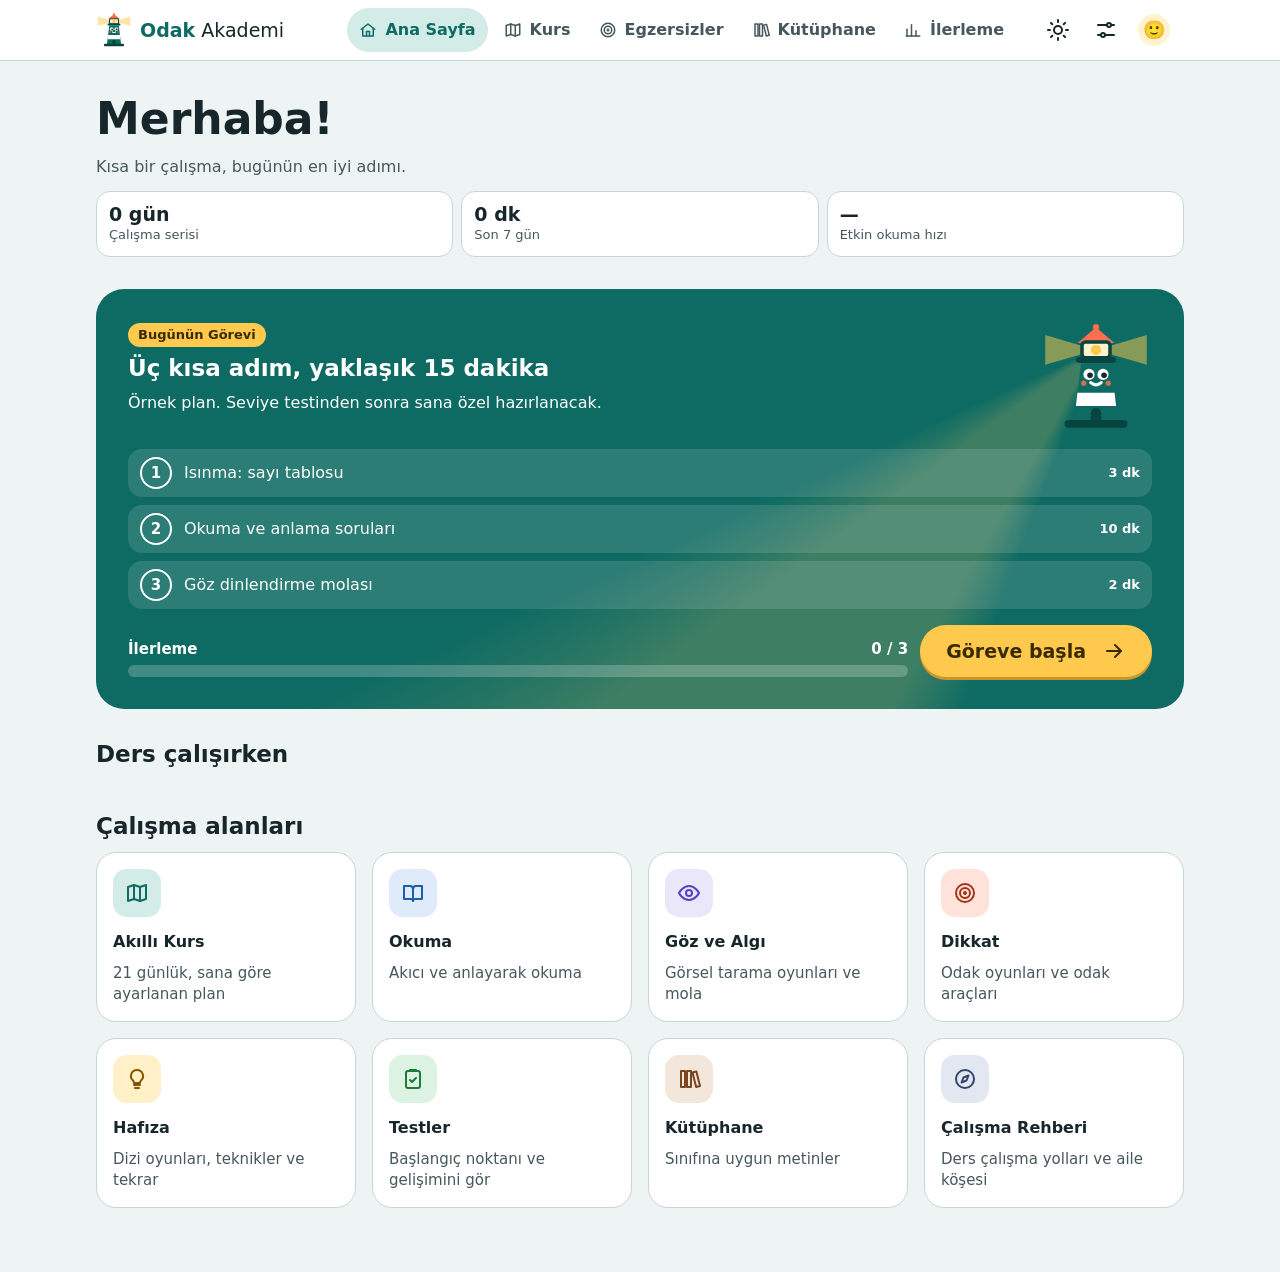
==== index.html @ 1a9b468b "Add files via upload" ====
<!-- Odak Akademi tek sayfa: üst çubuk, ana ekran, alan ve egzersiz listeleri, kütüphane, odak araçları (S12), hafıza teknikleri (S15), tekrar kartları (S16), seviye testi (S17), Akıllı Kurs ve rapor (S19), İlerleme ve veli raporu (S20), ayarlar görünümü, alt gezinme, profiller, yedek, PWA bağlantıları -->
<!doctype html>
<html lang="tr">
<head>
  <meta charset="utf-8">
  <meta name="viewport" content="width=device-width, initial-scale=1, viewport-fit=cover">
  <title>Odak Akademi</title>
  <meta name="description" content="Ortaokul öğrencileri için okuma, anlama, dikkat ve hafıza çalışmaları.">
  <meta name="theme-color" content="#ffffff" media="(prefers-color-scheme: light)">
  <meta name="theme-color" content="#172529" media="(prefers-color-scheme: dark)">
  <link rel="icon" href="icons/fener.svg" type="image/svg+xml">
  <link rel="manifest" href="manifest.webmanifest">
  <link rel="apple-touch-icon" href="icons/ikon-180.png">
  <meta name="apple-mobile-web-app-title" content="Odak Akademi">
  <meta name="mobile-web-app-capable" content="yes">
  <link rel="stylesheet" href="css/tokens.css">
  <link rel="stylesheet" href="css/base.css">
  <link rel="stylesheet" href="css/components.css">
  <link rel="stylesheet" href="css/library.css">
  <link rel="stylesheet" href="css/odak.css">
  <link rel="stylesheet" href="css/lessons.css">
  <link rel="stylesheet" href="css/srs.css">
  <link rel="stylesheet" href="css/testler.css">
  <link rel="stylesheet" href="css/kurs.css">
  <link rel="stylesheet" href="css/ilerleme.css">
  <script type="module" src="js/app.js"></script>
</head>
<body>
  <!-- İkon seti sayfanın içinde: sunucu ayarından ve dosya türünden bağımsız çalışır -->
  <svg xmlns="http://www.w3.org/2000/svg" aria-hidden="true" focusable="false" style="position:absolute;width:0;height:0;overflow:hidden">
  <symbol id="ev" viewBox="0 0 24 24"><path d="M3 11 12 4l9 7"/><path d="M5 10v10h14V10"/><path d="M10 20v-6h4v6"/></symbol>
  <symbol id="harita" viewBox="0 0 24 24"><path d="M9 4 3 6v14l6-2 6 2 6-2V4l-6 2-6-2z"/><path d="M9 4v14"/><path d="M15 6v14"/></symbol>
  <symbol id="kitap" viewBox="0 0 24 24"><path d="M3 5h6a3 3 0 0 1 3 3v12a2 2 0 0 0-2-2H3z"/><path d="M21 5h-6a3 3 0 0 0-3 3v12a2 2 0 0 1 2-2h7z"/></symbol>
  <symbol id="goz" viewBox="0 0 24 24"><path d="M2 12s3.6-7 10-7 10 7 10 7-3.6 7-10 7S2 12 2 12z"/><circle cx="12" cy="12" r="3"/></symbol>
  <symbol id="hedef" viewBox="0 0 24 24"><circle cx="12" cy="12" r="9"/><circle cx="12" cy="12" r="5"/><circle cx="12" cy="12" r="1"/></symbol>
  <symbol id="ampul" viewBox="0 0 24 24"><path d="M9 18h6"/><path d="M10 21h4"/><path d="M12 3a6 6 0 0 0-4 10.5c.7.7 1 1.5 1 2.5h6c0-1 .3-1.8 1-2.5A6 6 0 0 0 12 3z"/></symbol>
  <symbol id="test" viewBox="0 0 24 24"><rect x="5" y="4" width="14" height="17" rx="2"/><path d="M9 4V3h6v1"/><path d="m9 13 2 2 4-4"/></symbol>
  <symbol id="kitaplar" viewBox="0 0 24 24"><path d="M4 4h4v16H4z"/><path d="M10 4h4v16h-4z"/><path d="m15.5 5.5 3.9-1 3.6 14.5-3.9 1z"/></symbol>
  <symbol id="pusula" viewBox="0 0 24 24"><circle cx="12" cy="12" r="9"/><path d="m15.5 8.5-2 5-5 2 2-5z"/></symbol>
  <symbol id="grafik" viewBox="0 0 24 24"><path d="M4 20V11"/><path d="M10 20V5"/><path d="M16 20v-7"/><path d="M3 20h18"/></symbol>
  <symbol id="ayar" viewBox="0 0 24 24"><path d="M4 7h9"/><path d="M17 7h3"/><circle cx="15" cy="7" r="2"/><path d="M4 17h3"/><path d="M11 17h9"/><circle cx="9" cy="17" r="2"/></symbol>
  <symbol id="gunes" viewBox="0 0 24 24"><circle cx="12" cy="12" r="4"/><path d="M12 2v2M12 20v2M4.9 4.9l1.4 1.4M17.7 17.7l1.4 1.4M2 12h2M20 12h2M4.9 19.1l1.4-1.4M17.7 6.3l1.4-1.4"/></symbol>
  <symbol id="ay" viewBox="0 0 24 24"><path d="M20 14.5A8 8 0 0 1 9.5 4a8 8 0 1 0 10.5 10.5z"/></symbol>
  <symbol id="kapat" viewBox="0 0 24 24"><path d="M6 6l12 12M18 6 6 18"/></symbol>
  <symbol id="onay" viewBox="0 0 24 24"><path d="m5 12 5 5 9-10"/></symbol>
  <symbol id="saat" viewBox="0 0 24 24"><circle cx="12" cy="12" r="9"/><path d="M12 7v5l3 2"/></symbol>
  <symbol id="alev" viewBox="0 0 24 24"><path d="M12 3c1 3.5 5 5.5 5 10a5 5 0 0 1-10 0c0-2.5 1.5-4 2.5-5 .3 1.8 1.2 2.8 2.5 3 0-3-1-5.5 0-8z"/></symbol>
  <symbol id="yildiz" viewBox="0 0 24 24"><path d="m12 3 2.7 5.6 6.1.9-4.4 4.3 1 6.1L12 17l-5.5 2.9 1-6.1-4.4-4.3 6.1-.9z"/></symbol>
  <symbol id="kilit" viewBox="0 0 24 24"><rect x="5" y="11" width="14" height="10" rx="2"/><path d="M8 11V8a4 4 0 0 1 8 0v3"/></symbol>
  <symbol id="ok-sag" viewBox="0 0 24 24"><path d="M5 12h14"/><path d="m13 6 6 6-6 6"/></symbol>
  <symbol id="kalem" viewBox="0 0 24 24"><path d="M4 20h4L19 9l-4-4L4 16z"/><path d="m14 6 4 4"/></symbol>
  <symbol id="cop" viewBox="0 0 24 24"><path d="M4 7h16"/><path d="M9 7V4h6v3"/><path d="m6 7 1 13h10l1-13"/><path d="M10 11v6M14 11v6"/></symbol>
  <symbol id="duraklat" viewBox="0 0 24 24"><path d="M9 5v14M15 5v14" fill="none" stroke="currentColor" stroke-width="2.5" stroke-linecap="round"/></symbol>
  <symbol id="devam" viewBox="0 0 24 24"><path d="M8 5.5v13l10.5-6.5z" fill="currentColor" stroke="currentColor" stroke-width="2.5" stroke-linejoin="round"/></symbol>
  <symbol id="tam-ekran" viewBox="0 0 24 24"><path d="M4 9V4h5M15 4h5v5M20 15v5h-5M9 20H4v-5" fill="none" stroke="currentColor" stroke-width="2.5" stroke-linecap="round" stroke-linejoin="round"/></symbol>
  <symbol id="indir" viewBox="0 0 24 24"><path d="M12 4v11"/><path d="m7 10 5 5 5-5"/><path d="M5 20h14"/></symbol>
  <symbol id="yenile" viewBox="0 0 24 24"><path d="M20 11a8 8 0 1 0-2.3 5.7"/><path d="M20 5v6h-6"/></symbol>
  <symbol id="ses" viewBox="0 0 24 24"><path d="M4 10v4h4l5 4V6l-5 4z"/><path d="M16 9a4 4 0 0 1 0 6"/><path d="M18.5 6.5a7.5 7.5 0 0 1 0 11"/></symbol>
  <symbol id="bilgi" viewBox="0 0 24 24"><circle cx="12" cy="12" r="9"/><path d="M12 11v5"/><path d="M12 8h.01"/></symbol>
  <symbol id="izgara" viewBox="0 0 24 24"><rect x="4" y="4" width="16" height="16" rx="2"/><path d="M9.3 4v16M14.7 4v16M4 9.3h16M4 14.7h16"/></symbol>
  <symbol id="yorunge" viewBox="0 0 24 24"><path d="M12 12c-2-2.5-3.5-4-5.5-4a4 4 0 0 0 0 8c2 0 3.5-1.5 5.5-4s3.5-4 5.5-4a4 4 0 0 1 0 8c-2 0-3.5-1.5-5.5-4z"/><circle cx="17.5" cy="8" r="1.6" fill="currentColor"/></symbol>
  <symbol id="satirlar" viewBox="0 0 24 24"><path d="M4 6h16M4 11h16M4 16h9"/><path d="m16 14 3 2.5-3 2.5"/></symbol>
  <symbol id="cevre" viewBox="0 0 24 24"><path d="M12 10v4M10 12h4"/><rect x="3" y="3" width="5" height="4" rx="1"/><rect x="16" y="3" width="5" height="4" rx="1"/><rect x="3" y="17" width="5" height="4" rx="1"/><rect x="16" y="17" width="5" height="4" rx="1"/></symbol>
  <symbol id="grup-flas" viewBox="0 0 24 24"><rect x="3" y="8" width="18" height="9" rx="2"/><path d="M6.5 12.5h4M13 12.5h4.5"/><path d="M12 2.5v3M5.5 4l1.5 2.2M18.5 4 17 6.2"/></symbol>
  <symbol id="piramit" viewBox="0 0 24 24"><path d="M10 5h4M7.5 10h9M5 15h14M3 20h18"/></symbol>
  <symbol id="sekil" viewBox="0 0 24 24"><path d="M12 3 20 12l-8 9-8-9z"/><path d="M9.5 10h5M8 13.5h8"/></symbol>
  <symbol id="fark" viewBox="0 0 24 24"><rect x="2.5" y="5" width="8.5" height="14" rx="1.5"/><rect x="13" y="5" width="8.5" height="14" rx="1.5"/><circle cx="6.75" cy="12" r="2"/><path d="m15.5 10 3.5 4M19 10l-3.5 4"/></symbol>
  <symbol id="arama" viewBox="0 0 24 24"><circle cx="10.5" cy="10.5" r="6.5"/><path d="m15.5 15.5 5 5"/><path d="m10.5 7.5 1 2 2 .3-1.5 1.4.4 2-1.9-1-1.9 1 .4-2-1.5-1.4 2-.3z"/></symbol>
  <symbol id="simge" viewBox="0 0 24 24"><rect x="3" y="4" width="18" height="16" rx="2"/><path d="M3 12h18M12 4v16"/><circle cx="7.5" cy="8" r="1.6"/><path d="m16.5 6.4 1.7 3h-3.4z"/><path d="M7.5 14.5v3M16.5 14.5v3"/></symbol>
  <symbol id="ayna" viewBox="0 0 24 24"><path d="M12 3v18" stroke-dasharray="2 2.5"/><path d="M9.5 7H4.5v10h3v-4h2z"/><path d="M14.5 7h5v10h-3v-4h-2z"/></symbol>
  <symbol id="uzak" viewBox="0 0 24 24"><path d="M2.5 19 8 11.5l4 5 3-3 6.5 5.5"/><circle cx="17" cy="6.5" r="2.2"/><path d="M2.5 21.5h19"/></symbol>
  <symbol id="isik" viewBox="0 0 24 24"><circle cx="12" cy="12" r="4" fill="currentColor"/><circle cx="12" cy="12" r="7.5"/><path d="M12 1.5v2M12 20.5v2M1.5 12h2M20.5 12h2"/></symbol>
  <symbol id="renk-kelime" viewBox="0 0 24 24"><path d="M3.5 18 8 6l4.5 12"/><path d="M5.2 13.5h5.6"/><circle cx="17.5" cy="8" r="2.8"/><path d="M15 14h5.5M15 18h5.5"/></symbol>
  <symbol id="nefes" viewBox="0 0 24 24"><rect x="4" y="4" width="16" height="16" rx="2.5"/><path d="M4 13V9" stroke-width="3.5"/><circle cx="4" cy="9" r="1.8" fill="currentColor"/></symbol>
  <symbol id="git-dur" viewBox="0 0 24 24"><rect x="7" y="2.5" width="10" height="19" rx="3"/><circle cx="12" cy="7.5" r="2"/><circle cx="12" cy="16.5" r="2" fill="currentColor"/></symbol>
  <symbol id="rakam-dizi" viewBox="0 0 24 24"><rect x="2.5" y="5.5" width="19" height="13" rx="2"/><path d="M5.5 10 7 9v6"/><path d="M10 10a1.5 1.5 0 0 1 3 .2c0 1.6-3 2.8-3 4.8h3"/><path d="M15.5 9h3l-1.6 2.2a1.7 1.7 0 1 1-1.6 2.9"/></symbol>
  <symbol id="bloklar" viewBox="0 0 24 24"><rect x="2.5" y="2.5" width="6" height="6" rx="1.2"/><rect x="15.5" y="4.5" width="6" height="6" rx="1.2"/><rect x="8.5" y="15.5" width="6" height="6" rx="1.2"/><path d="M8.5 5.5h7M17.5 10.5l-4.5 5" stroke-dasharray="1.6 2"/></symbol>
  <symbol id="n-geri" viewBox="0 0 24 24"><rect x="3" y="3" width="7" height="9" rx="1.5"/><rect x="14" y="3" width="7" height="9" rx="1.5"/><path d="M5.5 7.5h2M16 6.5h3M16 8.5h3"/><path d="M19 18H6"/><path d="m9 15-3 3 3 3"/></symbol>
  <symbol id="kelime-liste" viewBox="0 0 24 24"><path d="M9 6h11M9 12h11M9 18h7"/><path d="M4.5 6h.01M4.5 12h.01M4.5 18h.01" stroke-width="3.5"/></symbol>
  <symbol id="kartlar" viewBox="0 0 24 24"><rect x="2.5" y="5" width="8.5" height="13" rx="1.5"/><rect x="13" y="5" width="8.5" height="13" rx="1.5"/><path d="m6.75 9 2 2.5-2 2.5-2-2.5z"/><path d="m17.25 9 2 2.5-2 2.5-2-2.5z"/></symbol>
  <symbol id="tekrar-kart" viewBox="0 0 24 24"><rect x="3" y="8" width="13" height="13" rx="2"/><path d="M8 5V4.5A1.5 1.5 0 0 1 9.5 3H19a2 2 0 0 1 2 2v9.5a1.5 1.5 0 0 1-1.5 1.5H19"/><path d="M12.5 13.5a3 3 0 1 0-.9 2.2"/><path d="M12.8 11.2v2.3h-2.3"/></symbol>
  <symbol id="akademi" viewBox="0 0 24 24"><path d="M2 9.5 12 5l10 4.5L12 14z"/><path d="M6 11.5V16c0 1.4 2.7 3 6 3s6-1.6 6-3v-4.5"/><path d="M22 9.5V15"/></symbol>
  </svg>

  <a class="atla-baglanti" href="#ana-icerik">İçeriğe atla</a>

  <header class="ust-cubuk">
    <div class="ust-cubuk__ic kapsayici">
      <a class="logo" href="#/" aria-label="Odak Akademi, ana sayfa">
        <img src="icons/fener.svg" alt="" width="36" height="36">
        <span class="logo__yazi" aria-hidden="true"><b>Odak</b> Akademi</span>
      </a>

      <nav class="ust-gezinme" aria-label="Ana gezinme">
        <a href="#/" aria-current="page"><svg class="ikon ikon--kucuk" aria-hidden="true"><use href="#ev"/></svg>Ana Sayfa</a>
        <a href="#/kurs"><svg class="ikon ikon--kucuk" aria-hidden="true"><use href="#harita"/></svg>Kurs</a>
        <a href="#/egzersizler"><svg class="ikon ikon--kucuk" aria-hidden="true"><use href="#hedef"/></svg>Egzersizler</a>
        <a href="#/kutuphane"><svg class="ikon ikon--kucuk" aria-hidden="true"><use href="#kitaplar"/></svg>Kütüphane</a>
        <a href="#/ilerleme"><svg class="ikon ikon--kucuk" aria-hidden="true"><use href="#grafik"/></svg>İlerleme</a>
      </nav>

      <div class="ust-cubuk__eylemler">
        <button class="btn btn--hayalet btn--ikon" id="tema-dugmesi" type="button" aria-pressed="false" aria-label="Koyu tema" title="Koyu temayı aç / kapat">
          <svg class="ikon" aria-hidden="true"><use href="#gunes"/></svg>
        </button>
        <a class="btn btn--hayalet btn--ikon" id="ayar-dugmesi" href="#/ayarlar" aria-label="Ayarlar" title="Ayarlar">
          <svg class="ikon" aria-hidden="true"><use href="#ayar"/></svg>
        </a>
        <button class="btn btn--hayalet profil-dugmesi" id="profil-dugmesi" type="button" aria-haspopup="dialog" aria-label="Profiller" title="Profiller">
          <span class="avatar avatar--emoji avatar--kucuk" aria-hidden="true">🙂</span>
          <span class="profil-dugmesi__ad" aria-hidden="true"></span>
        </button>
      </div>
    </div>
  </header>

  <main id="ana-icerik" class="ana kapsayici" tabindex="-1">
    <div class="yigin" data-rota="/" style="--yigin-bosluk: var(--b-6)">

      <section aria-labelledby="karsilama-baslik" class="yigin" style="--yigin-bosluk: var(--b-3)">
        <div>
          <h1 id="karsilama-baslik">Merhaba!</h1>
          <p class="soluk">Kısa bir çalışma, bugünün en iyi adımı.</p>
        </div>
        <ul class="mini-istatistik" aria-label="Kısa özet">
          <li><strong id="ozet-seri">0 gün</strong><span>Çalışma serisi</span></li>
          <li><strong id="ozet-hafta">0 dk</strong><span>Son 7 gün</span></li>
          <li><strong id="ozet-eoh">—</strong><span>Etkin okuma hızı</span></li>
        </ul>
      </section>

      <!-- S20: günlük hedef, “bugünlük yeter” ve seviye; app.js gunlukHedefiGuncelle() doldurur -->
      <section class="kart gunluk-hedef" id="gunluk-hedef" aria-labelledby="gunluk-hedef-baslik" hidden>
        <div class="gunluk-hedef__ust">
          <h2 id="gunluk-hedef-baslik">Bugün</h2>
          <a class="btn btn--hayalet btn--kucuk" href="#/ilerleme"><svg class="ikon ikon--kucuk" aria-hidden="true"><use href="#grafik"/></svg>İlerlemem</a>
        </div>
        <div>
          <div class="ilerleme-etiket"><span id="hedef-etiket">Günlük hedef</span><span id="hedef-metin">0 / 15 dk</span></div>
          <div class="ilerleme ilerleme--basari" id="hedef-cubugu" role="progressbar" aria-labelledby="hedef-etiket" aria-valuemin="0" aria-valuemax="100" aria-valuenow="0">
            <span class="ilerleme__dolgu" style="--deger: 0%"></span>
          </div>
        </div>
        <div id="hedef-not" class="soluk"></div>
        <p class="gunluk-hedef__seviye" id="seviye-ozet"></p>
      </section>

      <section class="gorev-karti" aria-labelledby="gorev-baslik">
        <div class="gorev-karti__ust">
          <div class="yigin" style="--yigin-bosluk: var(--b-2)">
            <span class="rozet rozet--gunes">Bugünün Görevi</span>
            <h2 id="gorev-baslik">Üç kısa adım, yaklaşık 15 dakika</h2>
            <p>Örnek plan. Seviye testinden sonra sana özel hazırlanacak.</p>
          </div>
          <img class="gorev-karti__maskot" src="icons/fener.svg" alt="" width="72" height="72">
        </div>

        <ol class="gorev-listesi" aria-label="Görev adımları">
          <li data-durum="sirada">
            <span class="gorev-listesi__durum" aria-hidden="true">1</span>
            <span class="gorev-listesi__metin">Isınma: sayı tablosu</span>
            <span class="gorev-listesi__sure">3 dk</span>
          </li>
          <li data-durum="sirada">
            <span class="gorev-listesi__durum" aria-hidden="true">2</span>
            <span class="gorev-listesi__metin">Okuma ve anlama soruları</span>
            <span class="gorev-listesi__sure">10 dk</span>
          </li>
          <li data-durum="sirada">
            <span class="gorev-listesi__durum" aria-hidden="true">3</span>
            <span class="gorev-listesi__metin">Göz dinlendirme molası</span>
            <span class="gorev-listesi__sure">2 dk</span>
          </li>
        </ol>

        <div class="gorev-karti__alt">
          <div>
            <div class="ilerleme-etiket"><span id="gorev-ilerleme-etiket">İlerleme</span><span>0 / 3</span></div>
            <div class="ilerleme ilerleme--gunes" role="progressbar" aria-labelledby="gorev-ilerleme-etiket" aria-valuemin="0" aria-valuemax="3" aria-valuenow="0" aria-valuetext="3 adımdan 0 tamamlandı">
              <span class="ilerleme__dolgu" style="--deger: 0%"></span>
            </div>
          </div>
          <button class="btn btn--gunes btn--buyuk" type="button" data-yakinda="Bugünün görevi">
            Göreve başla<span class="ekran-okuyucu"> (yakında)</span>
            <svg class="ikon" aria-hidden="true"><use href="#ok-sag"/></svg>
          </button>
        </div>
      </section>

      <!-- S12: ders çalışırken kısayolları (Odak Araçları + göz molası); kartlar app.js'te katalog.js'ten çizilir (K2) -->
      <section aria-labelledby="mola-kisayol-baslik">
        <div class="bolum-baslik">
          <h2 id="mola-kisayol-baslik">Ders çalışırken</h2>
        </div>
        <ul class="izgara modul-izgara" id="kisayol-kartlari" aria-labelledby="mola-kisayol-baslik"></ul>
      </section>

      <section aria-labelledby="moduller-baslik">
        <div class="bolum-baslik">
          <h2 id="moduller-baslik">Çalışma alanları</h2>
        </div>
        <ul class="izgara modul-izgara">
          <li>
            <a class="kart kart--modul" href="#/kurs" data-modul="kurs">
              <span class="kart__ikon" aria-hidden="true"><svg class="ikon"><use href="#harita"/></svg></span>
              <span class="kart__baslik">Akıllı Kurs</span>
              <span class="kart__aciklama">21 günlük, sana göre ayarlanan plan</span>
            </a>
          </li>
          <li>
            <a class="kart kart--modul" href="#/modul/oku" data-modul="oku">
              <span class="kart__ikon" aria-hidden="true"><svg class="ikon"><use href="#kitap"/></svg></span>
              <span class="kart__baslik">Okuma</span>
              <span class="kart__aciklama">Akıcı ve anlayarak okuma</span>
            </a>
          </li>
          <li>
            <a class="kart kart--modul" href="#/modul/goz" data-modul="goz">
              <span class="kart__ikon" aria-hidden="true"><svg class="ikon"><use href="#goz"/></svg></span>
              <span class="kart__baslik">Göz ve Algı</span>
              <span class="kart__aciklama">Görsel tarama oyunları ve mola</span>
            </a>
          </li>
          <li>
            <a class="kart kart--modul" href="#/modul/dikkat" data-modul="dikkat">
              <span class="kart__ikon" aria-hidden="true"><svg class="ikon"><use href="#hedef"/></svg></span>
              <span class="kart__baslik">Dikkat</span>
              <span class="kart__aciklama">Odak oyunları ve odak araçları</span>
            </a>
          </li>
          <li>
            <a class="kart kart--modul" href="#/modul/hafiza" data-modul="hafiza">
              <span class="kart__ikon" aria-hidden="true"><svg class="ikon"><use href="#ampul"/></svg></span>
              <span class="kart__baslik">Hafıza</span>
              <span class="kart__aciklama">Dizi oyunları, teknikler ve tekrar</span>
            </a>
          </li>
          <li>
            <a class="kart kart--modul" href="#/testler" data-modul="testler">
              <span class="kart__ikon" aria-hidden="true"><svg class="ikon"><use href="#test"/></svg></span>
              <span class="kart__baslik">Testler</span>
              <span class="kart__aciklama">Başlangıç noktanı ve gelişimini gör</span>
            </a>
          </li>
          <li>
            <a class="kart kart--modul" href="#/kutuphane" data-modul="kutuphane">
              <span class="kart__ikon" aria-hidden="true"><svg class="ikon"><use href="#kitaplar"/></svg></span>
              <span class="kart__baslik">Kütüphane</span>
              <span class="kart__aciklama">Sınıfına uygun metinler</span>
            </a>
          </li>
          <li>
            <a class="kart kart--modul" href="#/rehber" data-modul="rehber" data-yakinda="Çalışma Rehberi" aria-disabled="true">
              <span class="kart__ikon" aria-hidden="true"><svg class="ikon"><use href="#pusula"/></svg></span>
              <span class="kart__baslik">Çalışma Rehberi<span class="ekran-okuyucu"> (yakında)</span></span>
              <span class="kart__aciklama">Ders çalışma yolları ve aile köşesi</span>
            </a>
          </li>
        </ul>
      </section>

    </div>

    <!-- D03: Alan sayfası (#/modul/<ad>) ve tüm egzersizler (#/egzersizler); içerik egzersiz-listesi.js ile çizilir -->
    <div class="yigin" id="modul-sayfasi" data-rota="/modul/:ad" hidden style="--yigin-bosluk: var(--b-5)"></div>
    <div class="yigin" id="egzersizler-sayfasi" data-rota="/egzersizler" hidden style="--yigin-bosluk: var(--b-6)"></div>
    <!-- S07: Kütüphane (#/kutuphane); içerik js/modules/kutuphane/kutuphane.js ile çizilir -->
    <div class="yigin" id="kutuphane-sayfasi" data-rota="/kutuphane" hidden style="--yigin-bosluk: var(--b-5)"></div>
    <!-- S12: Odak Araçları (#/odak); içerik js/modules/odak/odak-araclari.js ile çizilir -->
    <div class="yigin odak-sayfa" id="odak-sayfasi" data-rota="/odak" hidden style="--yigin-bosluk: var(--b-5)"></div>
    <!-- S15: Hafıza Teknikleri (#/teknikler) ve ders sayfası (#/teknikler/<ad>); içerik js/modules/hafiza/teknikler.js ile çizilir -->
    <div class="yigin" id="teknikler-sayfasi" data-rota="/teknikler" hidden style="--yigin-bosluk: var(--b-5)"></div>
    <div class="yigin" id="ders-sayfasi" data-rota="/teknikler/:ad" hidden style="--yigin-bosluk: var(--b-4)"></div>
    <!-- S16: Tekrar Kartları (#/tekrar) ve deste sayfası (#/tekrar/<deste>); içerik js/modules/hafiza/tekrar.js ile çizilir -->
    <div class="yigin" id="tekrar-sayfasi" data-rota="/tekrar" hidden style="--yigin-bosluk: var(--b-6)"></div>
    <div class="yigin" id="deste-sayfasi" data-rota="/tekrar/:deste" hidden style="--yigin-bosluk: var(--b-5)"></div>
    <!-- S17: Seviye Belirleme Testi ve profil radarı (#/testler); içerik js/modules/testler/seviye-testi.js ile çizilir -->
    <div class="yigin" id="testler-sayfasi" data-rota="/testler" hidden style="--yigin-bosluk: var(--b-5)"></div>
    <!-- S19: Akıllı Kurs (#/kurs) ve kurs raporu (#/kurs/rapor); içerik js/modules/kurs/kurs-sayfasi.js ile çizilir -->
    <div class="yigin" id="kurs-sayfasi" data-rota="/kurs" hidden style="--yigin-bosluk: var(--b-5)"></div>
    <div class="yigin" id="kurs-rapor-sayfasi" data-rota="/kurs/rapor" hidden style="--yigin-bosluk: var(--b-5)"></div>
    <!-- S20: İlerleme paneli (#/ilerleme) ve veli raporu (#/ilerleme/rapor); içerik js/modules/ilerleme/ilerleme-sayfasi.js ile çizilir -->
    <div class="yigin" id="ilerleme-sayfasi" data-rota="/ilerleme" hidden style="--yigin-bosluk: var(--b-6)"></div>
    <div class="yigin veli-raporu" id="ilerleme-rapor-sayfasi" data-rota="/ilerleme/rapor" hidden style="--yigin-bosluk: var(--b-5)"></div>

    <!-- Ayarlar sayfası (#/ayarlar): seçimler etkin profile kaydedilir -->
    <div class="yigin ayarlar-sayfasi" data-rota="/ayarlar" hidden style="--yigin-bosluk: var(--b-5)">
      <div>
        <h1 id="ayarlar-baslik">Ayarlar</h1>
        <p class="soluk" id="ayarlar-aciklama">Seçimlerin bu profil için kaydedilir.</p>
      </div>

      <form class="yigin" id="ayar-formu" style="--yigin-bosluk: var(--b-5)">
        <section class="kart ayar-bolumu" aria-labelledby="gorunum-baslik">
          <h2 id="gorunum-baslik">Görünüm ve okuma</h2>

          <fieldset class="grup">
            <legend>Tema</legend>
            <div class="segment">
              <label><input type="radio" name="tema" value="sistem"><span>Cihaz</span></label>
              <label><input type="radio" name="tema" value="acik"><span>Açık</span></label>
              <label><input type="radio" name="tema" value="koyu"><span>Koyu</span></label>
            </div>
          </fieldset>

          <div class="alan">
            <label class="alan__etiket" for="ayar-yazi">Yazı boyutu</label>
            <select class="girdi" id="ayar-yazi" name="yaziBoyutu">
              <option value="kucuk">Küçük</option>
              <option value="normal">Normal</option>
              <option value="buyuk">Büyük</option>
              <option value="cok-buyuk">Çok büyük</option>
            </select>
          </div>

          <fieldset class="grup" aria-describedby="font-ipucu">
            <legend>Yazı tipi</legend>
            <label class="secim"><input type="radio" name="font" value="standart"> Standart</label>
            <label class="secim"><input type="radio" name="font" value="disleksi"> Okuma dostu (harfler daha ayırt edilir, aralıklar geniş)</label>
            <p class="alan__ipucu" id="font-ipucu">Okuma dostu yazı tipi uygulamayla birlikte gelir; internet olmadan da çalışır.</p>
          </fieldset>

          <div class="ayar-onizleme">
            <p class="ayar-onizleme__etiket">Önizleme</p>
            <p>Işık kulesinin penceresinden bakan Ilgın, sisin yavaş yavaş dağıldığını gördü. Çağrı’nın küçük teknesi kıyıya yaklaşıyordu.</p>
          </div>
        </section>

        <section class="kart ayar-bolumu" aria-labelledby="ses-hareket-baslik">
          <h2 id="ses-hareket-baslik">Ses ve hareket</h2>
          <label class="anahtar">
            <span>Ses efektleri <small class="soluk">(doğru, yanlış ve bitiş sesleri)</small></span>
            <input type="checkbox" role="switch" name="ses">
            <span class="anahtar__ray" aria-hidden="true"></span>
          </label>
          <div>
            <button class="btn btn--hayalet btn--kucuk" id="ses-dene" type="button">
              <svg class="ikon ikon--kucuk" aria-hidden="true"><use href="#ses"/></svg>Sesi dene
            </button>
          </div>
          <label class="anahtar">
            <span>Hareketi azalt <small class="soluk">(kayma ve geçiş efektleri kapanır)</small></span>
            <input type="checkbox" role="switch" name="hareketAzalt">
            <span class="anahtar__ray" aria-hidden="true"></span>
          </label>
          <div>
            <button class="btn btn--hayalet btn--kucuk" id="ayar-sifirla" type="button">Görünümü ilk hâline döndür</button>
          </div>
        </section>

        <!-- S10: mola hatırlatıcısı (çerçevede mola önerisi + okumada göz molası). Profil ayarı: molaRehberi -->
        <section class="kart ayar-bolumu" aria-labelledby="mola-ayar-baslik">
          <h2 id="mola-ayar-baslik">Mola</h2>
          <label class="anahtar">
            <span>Mola hatırlatıcısı <small class="soluk">(uzun çalışmada kısa mola ve uzağa bakma önerisi, 20-20-20)</small></span>
            <input type="checkbox" role="switch" name="molaRehberi" aria-describedby="mola-ipucu">
            <span class="anahtar__ray" aria-hidden="true"></span>
          </label>
          <p class="alan__ipucu" id="mola-ipucu">Kapalıyken egzersiz ve okuma sırasında mola önerisi çıkmaz. Göz molasını istediğin zaman aşağıdaki bağlantıdan ya da Göz ve Algı alanından açabilirsin.</p>
          <div>
            <a class="btn btn--hayalet btn--kucuk" href="#/egzersiz/goz-molasi">
              <svg class="ikon ikon--kucuk" aria-hidden="true"><use href="#uzak"/></svg>20-20-20 göz molasını aç
            </a>
          </div>
        </section>
      </form>

      <section class="kart ayar-bolumu" aria-labelledby="uygulama-baslik">
        <h2 id="uygulama-baslik">Uygulama</h2>
        <p class="ayar-durum" id="cevrimdisi-durum" data-durum="bekliyor">Çevrimdışı kullanım hazırlanıyor…</p>
        <div>
          <button class="btn btn--birincil" id="ana-ekrana-ekle" type="button" hidden>
            <svg class="ikon" aria-hidden="true"><use href="#indir"/></svg>Ana ekrana ekle
          </button>
        </div>
        <p class="alan__ipucu" id="ios-ipucu" hidden>iPhone veya iPad’de: Safari’de Paylaş düğmesine dokun, sonra “Ana Ekrana Ekle”yi seç.</p>
        <p class="alan__ipucu" id="yuklu-ipucu" hidden>Odak Akademi bu cihazda uygulama olarak açık.</p>
      </section>

      <section class="kart ayar-bolumu" aria-labelledby="veri-baslik">
        <h2 id="veri-baslik">Verilerim</h2>
        <p class="alan__ipucu">Tüm bilgiler yalnızca bu cihazda tutulur. <span id="depo-kullanim"></span></p>
        <div class="yedek-eylemler">
          <button class="btn btn--ikincil" id="ayar-yedek-indir" type="button">Yedeği indir</button>
          <button class="btn btn--hayalet" id="ayar-yedek-yukle" type="button">Yedeği yükle</button>
        </div>
        <div class="yedek-eylemler">
          <button class="btn btn--hayalet" id="sonuclari-sil" type="button">Bu profilin sonuçlarını sil</button>
          <button class="btn btn--hayalet tehlike-metin" id="tumunu-sil" type="button" aria-expanded="false" aria-controls="silme-onayi">Tüm verileri sil</button>
        </div>
        <div class="bildirim bildirim--hata silme-onayi" id="silme-onayi" role="group" aria-labelledby="silme-onayi-baslik" hidden>
          <div class="yigin" style="--yigin-bosluk: var(--b-3)">
            <p id="silme-onayi-baslik"><strong>Emin misin?</strong> Bu cihazdaki tüm profiller ve sonuçlar silinecek. Bu işlem geri alınamaz; istersen önce yedeği indir.</p>
            <div class="yedek-eylemler">
              <button class="btn btn--tehlike" id="tumunu-sil-onay" type="button">Evet, hepsini sil</button>
              <button class="btn btn--hayalet" id="tumunu-sil-vazgec" type="button">Vazgeç</button>
            </div>
          </div>
        </div>
      </section>
    </div>
  </main>

  <nav class="alt-gezinme" aria-label="Alt gezinme">
    <a href="#/" aria-current="page"><svg class="ikon" aria-hidden="true"><use href="#ev"/></svg><span>Ana Sayfa</span></a>
    <a href="#/kurs"><svg class="ikon" aria-hidden="true"><use href="#harita"/></svg><span>Kurs</span></a>
    <a href="#/egzersizler"><svg class="ikon" aria-hidden="true"><use href="#hedef"/></svg><span>Egzersiz</span></a>
    <a href="#/kutuphane"><svg class="ikon" aria-hidden="true"><use href="#kitaplar"/></svg><span>Kütüphane</span></a>
    <a href="#/ilerleme"><svg class="ikon" aria-hidden="true"><use href="#grafik"/></svg><span>İlerleme</span></a>
  </nav>

  <div class="toast-alani" role="status" aria-live="polite"></div>

  <!-- Yeni sürüm hazır olunca görünür; yenileme yalnızca öğrenci isteyince olur -->
  <div class="guncelleme-bandi" id="guncelleme-bandi" hidden>
    <p>Uygulamanın yeni sürümü hazır.</p>
    <button class="btn btn--gunes btn--kucuk" type="button" data-guncelle>
      <svg class="ikon ikon--kucuk" aria-hidden="true"><use href="#yenile"/></svg>Şimdi güncelle
    </button>
  </div>

  <!-- Profiller: hızlı geçiş, ekle/düzenle/sil, yedek -->
  <dialog class="modal" id="profil-modal" aria-labelledby="profil-modal-baslik">
    <div class="modal__ic">
      <div class="modal__ust">
        <h2 id="profil-modal-baslik">Profiller</h2>
        <button class="btn btn--hayalet btn--ikon" type="button" data-kapat aria-label="Kapat">
          <svg class="ikon" aria-hidden="true"><use href="#kapat"/></svg>
        </button>
      </div>
      <div class="modal__govde yigin" style="--yigin-bosluk: var(--b-6)">
        <section class="yigin" aria-labelledby="profil-liste-baslik" style="--yigin-bosluk: var(--b-3)">
          <h3 id="profil-liste-baslik">Kim çalışıyor?</h3>
          <ul class="profil-listesi" id="profil-listesi"></ul>
          <button class="btn btn--ikincil btn--blok" id="profil-ekle-dugmesi" type="button">Yeni profil ekle</button>
          <div class="yigin" id="profil-form-alani" style="--yigin-bosluk: var(--b-4)" hidden></div>
        </section>
        <section class="yigin" aria-labelledby="yedek-baslik" style="--yigin-bosluk: var(--b-3)">
          <h3 id="yedek-baslik">Yedek</h3>
          <p class="alan__ipucu">Tüm profiller ve sonuçlar tek bir dosyaya kaydedilir. Başka bir tarayıcıya taşımak ya da saklamak için kullan.</p>
          <div class="yedek-eylemler">
            <button class="btn btn--ikincil" id="yedek-indir" type="button">Yedeği indir</button>
            <button class="btn btn--hayalet" id="yedek-yukle" type="button">Yedeği yükle</button>
          </div>
        </section>
      </div>
    </div>
  </dialog>

  <!-- İlk açılış: profil oluşturulana kadar kapanmaz -->
  <dialog class="modal" id="karsilama-modal" aria-labelledby="karsilama-modal-baslik" aria-describedby="karsilama-modal-aciklama">
    <div class="modal__ic">
      <div class="modal__govde yigin" style="--yigin-bosluk: var(--b-5)">
        <div class="karsilama__ust">
          <img src="icons/fener.svg" alt="" width="64" height="64">
          <div>
            <h2 id="karsilama-modal-baslik">Odak Akademi’ye hoş geldin!</h2>
            <p class="soluk" id="karsilama-modal-aciklama">Ben Fener. Başlamadan önce kendine bir takma ad ve avatar seç.</p>
          </div>
        </div>
        <div id="karsilama-form-alani"></div>
        <p class="alan__ipucu">Bilgilerin yalnızca bu cihazda tutulur, hiçbir yere gönderilmez.</p>
        <div>
          <button class="btn btn--hayalet btn--kucuk" id="karsilama-yedek" type="button">Yedeğim var, yükle</button>
        </div>
      </div>
    </div>
  </dialog>
</body>
</html>
---- css/tokens.css ----
/* Tasarım belirteçleri: renk, tipografi, boşluk, gölge, köşe, hareket (açık + koyu tema, "Fener" paleti; S19: yazdırmada açık renkler) */

/* Okuma dostu yerel yazı tipi (SIL OFL 1.1, fonts/ klasöründe; Türkçe harflerin tamamı var). Yalnızca seçilince indirilir. */
@font-face {
  font-family: "Atkinson Hyperlegible Next";
  src: url("../fonts/atkinson-hyperlegible-next-regular.woff2") format("woff2");
  font-weight: 400;
  font-style: normal;
  font-display: swap;
}
@font-face {
  font-family: "Atkinson Hyperlegible Next";
  src: url("../fonts/atkinson-hyperlegible-next-bold.woff2") format("woff2");
  font-weight: 600 900;
  font-style: normal;
  font-display: swap;
}

:root {
  color-scheme: light;

  /* Marka: deniz camı yeşili (odak ışığı), mercan (fener çatısı), güneş sarısı (ışık) */
  --renk-birincil: #0e6b63;
  --renk-birincil-hover: #0a5750;
  --renk-birincil-zemin: #d3ece8;
  --renk-birincil-uzeri: #ffffff;
  --renk-birincil-golge: #08443f;
  --renk-vurgu: #ff6f4f;
  --renk-vurgu-zemin: #ffe2da;
  --renk-vurgu-metin: #a3321a;
  --renk-gunes: #ffc94d;
  --renk-gunes-zemin: #fff3cf;
  --renk-gunes-uzeri: #3a2a00;
  --renk-gunes-golge: #c9962a;

  /* Yüzeyler ve metin (serin deniz sisi zemini) */
  --renk-zemin: #edf4f3;
  --renk-yuzey: #ffffff;
  --renk-yuzey-2: #e0ebe9;
  --renk-kenar: #c6d6d4;
  --renk-kenar-guclu: #7b918f;
  --renk-metin: #16262b;
  --renk-metin-soluk: #46585d;
  --renk-odak: #c2410c;

  /* Durum renkleri (metin / zemin) */
  --renk-basari: #1f7a3a;  --renk-basari-zemin: #dcf2e2;
  --renk-uyari: #845500;   --renk-uyari-zemin: #fff0c7;
  --renk-hata: #b42318;    --renk-hata-zemin: #fde3df;
  --renk-bilgi: #1d5fa8;   --renk-bilgi-zemin: #dfeafa;

  /* Görev kartı ve toast */
  --gorev-zemin: #0e6b63;
  --gorev-metin: #ffffff;
  --gorev-ic: rgb(255 255 255 / 0.12);
  --toast-zemin: #16262b;
  --toast-metin: #ffffff;

  /* Modül renkleri: ikon zemini / ikon */
  --modul-kurs: #d3ece8;      --modul-kurs-ikon: #0e6b63;
  --modul-oku: #dfeafa;       --modul-oku-ikon: #1d5fa8;
  --modul-goz: #ebe7fb;       --modul-goz-ikon: #5643c4;
  --modul-dikkat: #ffe2da;    --modul-dikkat-ikon: #a3321a;
  --modul-hafiza: #fff0c7;    --modul-hafiza-ikon: #845500;
  --modul-test: #dcf2e2;      --modul-test-ikon: #1f7a3a;
  --modul-kutuphane: #f3e6da; --modul-kutuphane-ikon: #7a4521;
  --modul-rehber: #e2e7f1;    --modul-rehber-ikon: #33456b;

  /* Tipografi (yalnızca cihazda yüklü yazı tipleri; dış istek yok) */
  --font-govde: system-ui, -apple-system, "Segoe UI", Roboto, "Noto Sans", Ubuntu, Cantarell, Arial, sans-serif;
  --font-baslik: ui-rounded, "SF Pro Rounded", "Segoe UI Variable Display", "Segoe UI", system-ui, sans-serif;
  --font-disleksi: "Atkinson Hyperlegible Next", "Atkinson Hyperlegible", "OpenDyslexic", Verdana, Tahoma, sans-serif;
  --font-mono: ui-monospace, "Cascadia Mono", Consolas, monospace;
  --yazi-olcek: 1;
  --fs-xs: 0.8125rem;
  --fs-s: 0.9375rem;
  --fs-m: 1rem;
  --fs-l: 1.1875rem;
  --fs-xl: 1.4375rem;
  --fs-2xl: clamp(1.625rem, 1.2rem + 1.8vw, 2.125rem);
  --fs-3xl: clamp(2rem, 1.4rem + 2.6vw, 2.75rem);
  --sh-govde: 1.6;
  --sh-baslik: 1.2;
  --harf-araligi: 0;
  --kelime-araligi: 0;

  /* Boşluk (4 px tabanlı) */
  --b-1: 0.25rem;
  --b-2: 0.5rem;
  --b-3: 0.75rem;
  --b-4: 1rem;
  --b-5: 1.5rem;
  --b-6: 2rem;
  --b-7: 3rem;
  --b-8: 4rem;

  /* Köşe yuvarlaklığı (hiyerarşiye göre: küçük öğe < kart < büyük kart) */
  --kose-s: 0.5rem;
  --kose-m: 0.875rem;
  --kose-l: 1.25rem;
  --kose-xl: 1.75rem;
  --kose-tam: 999px;

  /* Gölge */
  --golge-1: 0 1px 2px rgb(22 38 43 / 0.08);
  --golge-2: 0 6px 16px rgb(22 38 43 / 0.12);
  --golge-3: 0 16px 40px rgb(22 38 43 / 0.22);

  /* Hareket */
  --sure-hizli: 120ms;
  --sure-orta: 220ms;
  --sure-yavas: 600ms;
  --egri: cubic-bezier(0.2, 0.7, 0.2, 1);

  /* Düzen */
  --dokunma-min: 44px;
  --icerik-genislik: 72rem;
  --ust-cubuk-y: 3.75rem;
  --alt-gezinme-y: 4rem;
  --z-ust: 20;
  --z-toast: 60;
  --z-egzersiz: 59; /* egzersiz katmanı: toast'ların hemen altında, kutlama (toast + 1) üstünde */
}

/* Koyu tema: kullanıcı seçtiyse */
:root[data-tema="koyu"] {
  color-scheme: dark;
  --renk-birincil: #4fd1c1;
  --renk-birincil-hover: #74ddd0;
  --renk-birincil-zemin: #12403b;
  --renk-birincil-uzeri: #05211e;
  --renk-birincil-golge: #1f8c80;
  --renk-vurgu: #ff8a6b;
  --renk-vurgu-zemin: #4a2318;
  --renk-vurgu-metin: #ffb39f;
  --renk-gunes: #ffd166;
  --renk-gunes-zemin: #3d3214;
  --renk-gunes-uzeri: #2b1f00;
  --renk-gunes-golge: #b38a2c;
  --renk-zemin: #0f1a1d;
  --renk-yuzey: #172529;
  --renk-yuzey-2: #1f3136;
  --renk-kenar: #2d4349;
  --renk-kenar-guclu: #6f8a91;
  --renk-metin: #e8f0ee;
  --renk-metin-soluk: #a7b7b8;
  --renk-odak: #ffb067;
  --renk-basari: #6fd08c;  --renk-basari-zemin: #143222;
  --renk-uyari: #f2c14e;   --renk-uyari-zemin: #3a2e0e;
  --renk-hata: #ff8a80;    --renk-hata-zemin: #3d1716;
  --renk-bilgi: #8bbcf5;   --renk-bilgi-zemin: #13283f;
  --gorev-zemin: #134a45;
  --gorev-metin: #effcf9;
  --gorev-ic: rgb(255 255 255 / 0.08);
  --toast-zemin: #e8f0ee;
  --toast-metin: #0f1a1d;
  --modul-kurs: #12403b;      --modul-kurs-ikon: #7fe3d6;
  --modul-oku: #13283f;       --modul-oku-ikon: #8bbcf5;
  --modul-goz: #26213f;       --modul-goz-ikon: #b3a6f5;
  --modul-dikkat: #4a2318;    --modul-dikkat-ikon: #ffb39f;
  --modul-hafiza: #3d3214;    --modul-hafiza-ikon: #ffd166;
  --modul-test: #143222;      --modul-test-ikon: #6fd08c;
  --modul-kutuphane: #3a2a1c; --modul-kutuphane-ikon: #e0b48a;
  --modul-rehber: #222b3a;    --modul-rehber-ikon: #a9b9d6;
  --golge-1: 0 1px 2px rgb(0 0 0 / 0.4);
  --golge-2: 0 6px 16px rgb(0 0 0 / 0.45);
  --golge-3: 0 16px 40px rgb(0 0 0 / 0.6);
}

/* Koyu tema: sistem koyuysa ve kullanıcı açık seçmediyse (yukarıdaki blokla AYNI tutulmalı) */
@media (prefers-color-scheme: dark) {
  :root:not([data-tema="acik"]) {
    color-scheme: dark;
    --renk-birincil: #4fd1c1;
    --renk-birincil-hover: #74ddd0;
    --renk-birincil-zemin: #12403b;
    --renk-birincil-uzeri: #05211e;
    --renk-birincil-golge: #1f8c80;
    --renk-vurgu: #ff8a6b;
    --renk-vurgu-zemin: #4a2318;
    --renk-vurgu-metin: #ffb39f;
    --renk-gunes: #ffd166;
    --renk-gunes-zemin: #3d3214;
    --renk-gunes-uzeri: #2b1f00;
    --renk-gunes-golge: #b38a2c;
    --renk-zemin: #0f1a1d;
    --renk-yuzey: #172529;
    --renk-yuzey-2: #1f3136;
    --renk-kenar: #2d4349;
    --renk-kenar-guclu: #6f8a91;
    --renk-metin: #e8f0ee;
    --renk-metin-soluk: #a7b7b8;
    --renk-odak: #ffb067;
    --renk-basari: #6fd08c;  --renk-basari-zemin: #143222;
    --renk-uyari: #f2c14e;   --renk-uyari-zemin: #3a2e0e;
    --renk-hata: #ff8a80;    --renk-hata-zemin: #3d1716;
    --renk-bilgi: #8bbcf5;   --renk-bilgi-zemin: #13283f;
    --gorev-zemin: #134a45;
    --gorev-metin: #effcf9;
    --gorev-ic: rgb(255 255 255 / 0.08);
    --toast-zemin: #e8f0ee;
    --toast-metin: #0f1a1d;
    --modul-kurs: #12403b;      --modul-kurs-ikon: #7fe3d6;
    --modul-oku: #13283f;       --modul-oku-ikon: #8bbcf5;
    --modul-goz: #26213f;       --modul-goz-ikon: #b3a6f5;
    --modul-dikkat: #4a2318;    --modul-dikkat-ikon: #ffb39f;
    --modul-hafiza: #3d3214;    --modul-hafiza-ikon: #ffd166;
    --modul-test: #143222;      --modul-test-ikon: #6fd08c;
    --modul-kutuphane: #3a2a1c; --modul-kutuphane-ikon: #e0b48a;
    --modul-rehber: #222b3a;    --modul-rehber-ikon: #a9b9d6;
    --golge-1: 0 1px 2px rgb(0 0 0 / 0.4);
    --golge-2: 0 6px 16px rgb(0 0 0 / 0.45);
    --golge-3: 0 16px 40px rgb(0 0 0 / 0.6);
  }
}

/* Yazı boyutu ayarı */
:root[data-yazi="kucuk"] { --yazi-olcek: 0.9; }
:root[data-yazi="buyuk"] { --yazi-olcek: 1.125; }
:root[data-yazi="cok-buyuk"] { --yazi-olcek: 1.25; }

/* Okuma dostu (disleksi) yazı tipi: daha geniş harf/kelime aralığı ve satır yüksekliği */
:root[data-font="disleksi"] {
  --font-govde: var(--font-disleksi);
  --font-baslik: var(--font-disleksi);
  --harf-araligi: 0.03em;
  --kelime-araligi: 0.12em;
  --sh-govde: 1.8;
  --sh-baslik: 1.35;
}

/* Hareketi azalt: kullanıcı seçimi veya sistem tercihi */
:root[data-hareket="azalt"] {
  --sure-hizli: 0ms;
  --sure-orta: 0ms;
  --sure-yavas: 0ms;
}
@media (prefers-reduced-motion: reduce) {
  :root {
    --sure-hizli: 0ms;
    --sure-orta: 0ms;
    --sure-yavas: 0ms;
  }
}

/* S19: Yazdırma her temada açık renklerle olur (koyu temada rapor/sertifika kâğıtta okunur kalsın).
   :not(#_) seçiciyi koyu tema bloklarından güçlü yapar; değerler yukarıdaki açık temayla AYNI tutulmalı */
@media print {
  :root:not(#_) {
    color-scheme: light;
    --renk-birincil: #0e6b63;
    --renk-birincil-zemin: #d3ece8;
    --renk-birincil-uzeri: #ffffff;
    --renk-vurgu-metin: #a3321a;
    --renk-gunes: #ffc94d;
    --renk-gunes-zemin: #fff3cf;
    --renk-gunes-uzeri: #3a2a00;
    --renk-gunes-golge: #c9962a;
    --renk-zemin: #edf4f3;
    --renk-yuzey: #ffffff;
    --renk-yuzey-2: #e0ebe9;
    --renk-kenar: #c6d6d4;
    --renk-kenar-guclu: #7b918f;
    --renk-metin: #16262b;
    --renk-metin-soluk: #46585d;
    --renk-basari: #1f7a3a;  --renk-basari-zemin: #dcf2e2;
    --renk-uyari: #845500;   --renk-uyari-zemin: #fff0c7;
    --renk-hata: #b42318;    --renk-hata-zemin: #fde3df;
    --renk-bilgi: #1d5fa8;   --renk-bilgi-zemin: #dfeafa;
    --modul-kurs: #d3ece8;   --modul-kurs-ikon: #0e6b63;
  }
}
---- css/base.css ----
/* Temel stiller: sıfırlama, tipografi, odak halkası, düzen yardımcıları ve uygulama kabuğu (üst çubuk, alt gezinme) */

*,
*::before,
*::after { box-sizing: border-box; }

html {
  font-size: calc(100% * var(--yazi-olcek));
  -webkit-text-size-adjust: 100%;
  text-size-adjust: 100%;
  scroll-padding-top: calc(var(--ust-cubuk-y) + var(--b-4));
}

body {
  margin: 0;
  min-height: 100vh;
  min-height: 100dvh;
  font-family: var(--font-govde);
  font-size: var(--fs-m);
  line-height: var(--sh-govde);
  letter-spacing: var(--harf-araligi);
  word-spacing: var(--kelime-araligi);
  color: var(--renk-metin);
  background: var(--renk-zemin);
  overflow-wrap: break-word;
  -webkit-font-smoothing: antialiased;
  -webkit-tap-highlight-color: transparent;
}

h1, h2, h3, h4 {
  margin: 0 0 var(--b-2);
  font-family: var(--font-baslik);
  line-height: var(--sh-baslik);
  font-weight: 800;
}
h1 { font-size: var(--fs-3xl); }
h2 { font-size: var(--fs-xl); }
h3 { font-size: var(--fs-l); }
h4 { font-size: var(--fs-m); }

p { margin: 0 0 var(--b-3); max-width: 70ch; }
ul, ol { margin: 0; }
img, svg { display: block; max-width: 100%; }

a { color: var(--renk-birincil); text-underline-offset: 0.2em; }

button, input, select, textarea {
  font: inherit;
  color: inherit;
  letter-spacing: inherit;
}

/* Klavye odak halkası: her zaman görünür ve yüksek kontrastlı */
:focus-visible {
  outline: 3px solid var(--renk-odak);
  outline-offset: 2px;
}

::selection { background: var(--renk-gunes); color: var(--renk-gunes-uzeri); }

[hidden] { display: none !important; }

/* SVG ikonlar (index.html ve components.html içindeki <svg> sprite'ında; ikisi aynı tutulur) */
.ikon {
  width: 1.5rem;
  height: 1.5rem;
  flex: none;
  fill: none;
  stroke: currentColor;
  stroke-width: 2;
  stroke-linecap: round;
  stroke-linejoin: round;
}
.ikon--kucuk { width: 1.125rem; height: 1.125rem; }

/* Yalnızca ekran okuyucular için. Yeni kodda .ekran-okuyucu kullan; .gorsel-gizli eski ad, uyumluluk için duruyor */
.ekran-okuyucu,
.gorsel-gizli {
  position: absolute !important;
  width: 1px;
  height: 1px;
  padding: 0;
  margin: -1px;
  overflow: hidden;
  clip: rect(0 0 0 0);
  clip-path: inset(50%);
  white-space: nowrap;
  border: 0;
}

/* "İçeriğe atla" bağlantısı: yalnızca klavyeyle odaklanınca görünür */
.atla-baglanti {
  position: absolute;
  left: var(--b-2);
  top: -100px;
  z-index: 100;
  padding: var(--b-2) var(--b-4);
  border-radius: var(--kose-s);
  background: var(--renk-birincil);
  color: var(--renk-birincil-uzeri);
  font-weight: 700;
  text-decoration: none;
}
.atla-baglanti:focus { top: var(--b-2); }

/* Düzen yardımcıları */
.kapsayici {
  width: 100%;
  max-width: var(--icerik-genislik);
  margin-inline: auto;
  padding-inline: var(--b-4);
}
@media (min-width: 600px) {
  .kapsayici { padding-inline: var(--b-6); }
}

.yigin > * + * { margin-top: var(--yigin-bosluk, var(--b-4)); }

.satir {
  display: flex;
  flex-wrap: wrap;
  align-items: center;
  gap: var(--b-3);
}

.izgara {
  display: grid;
  gap: var(--izgara-bosluk, var(--b-4));
  grid-template-columns: repeat(auto-fill, minmax(min(100%, var(--izgara-min, 16rem)), 1fr));
  list-style: none;
  margin: 0;
  padding: 0;
}

.soluk { color: var(--renk-metin-soluk); }

/* ---------- Uygulama kabuğu ---------- */

.ust-cubuk {
  position: sticky;
  top: 0;
  z-index: var(--z-ust);
  padding-top: env(safe-area-inset-top, 0px);
  background: var(--renk-yuzey);
  border-bottom: 1px solid var(--renk-kenar);
}

.ust-cubuk__ic {
  display: flex;
  align-items: center;
  gap: var(--b-2);
  min-height: var(--ust-cubuk-y);
}

.logo {
  display: inline-flex;
  align-items: center;
  gap: var(--b-2);
  min-width: 0;
  min-height: var(--dokunma-min);
  margin-inline-end: auto;
  color: var(--renk-metin);
  text-decoration: none;
  font-family: var(--font-baslik);
  font-size: 1.1875rem;
  line-height: 1;
  white-space: nowrap;
}
.logo img { width: 2.25rem; height: 2.25rem; }
.logo__yazi { min-width: 0; overflow: hidden; text-overflow: ellipsis; font-weight: 500; }
.logo__yazi b { font-weight: 800; color: var(--renk-birincil); }
/* Dar ekranda büyük yazı veya okuma dostu yazı tipi seçiliyse yalnızca fener görünür (ad, aria-label'da zaten var) */
@media (max-width: 429px) {
  :root[data-yazi="buyuk"] .logo__yazi,
  :root[data-yazi="cok-buyuk"] .logo__yazi,
  :root[data-font="disleksi"] .logo__yazi { display: none; }
}

.ust-gezinme { display: none; }

.ust-cubuk__eylemler {
  display: flex;
  align-items: center;
  gap: var(--b-1);
}

.ana {
  display: block;
  padding-top: var(--b-5);
  padding-bottom: calc(var(--alt-gezinme-y) + var(--b-6) + env(safe-area-inset-bottom, 0px));
}
.ana:focus { outline: none; }

/* Mobil alt gezinme çubuğu */
.alt-gezinme {
  position: fixed;
  inset: auto 0 0 0;
  z-index: var(--z-ust);
  display: grid;
  grid-template-columns: repeat(5, 1fr);
  padding-bottom: env(safe-area-inset-bottom, 0px);
  background: var(--renk-yuzey);
  border-top: 1px solid var(--renk-kenar);
}
.alt-gezinme a {
  display: flex;
  flex-direction: column;
  align-items: center;
  justify-content: center;
  gap: 2px;
  min-width: 0;
  min-height: var(--alt-gezinme-y);
  padding-inline: 0;
  color: var(--renk-metin-soluk);
  /* D04: alt sınır px: büyük yazıda 360 px ekranda etiketler kesilmesin */
  font-size: clamp(11px, 3.1vw, 0.8125rem);
  font-weight: 600;
  text-decoration: none;
}
.alt-gezinme span {
  max-width: 100%;
  overflow: hidden;
  text-overflow: ellipsis;
  white-space: nowrap;
}
.alt-gezinme .ikon {
  width: 3rem;
  height: 1.875rem;
  padding: 0.25rem 0.75rem;
  border-radius: var(--kose-tam);
  transition: background-color var(--sure-hizli);
}
.alt-gezinme a[aria-current="page"] { color: var(--renk-birincil); }
.alt-gezinme a[aria-current="page"] .ikon { background: var(--renk-birincil-zemin); }
.alt-gezinme a:focus-visible { outline-offset: -3px; }

/* Masaüstü: alt çubuk gizlenir, gezinme üst çubuğa taşınır */
@media (min-width: 900px) {
  .alt-gezinme { display: none; }
  .ana { padding-top: var(--b-6); padding-bottom: var(--b-8); }

  .ust-gezinme {
    display: flex;
    gap: var(--b-1);
    margin-inline-end: var(--b-3);
  }
  .ust-gezinme a {
    display: inline-flex;
    align-items: center;
    gap: var(--b-2);
    min-height: var(--dokunma-min);
    padding: 0 var(--b-3);
    border-radius: var(--kose-tam);
    color: var(--renk-metin-soluk);
    font-weight: 700;
    text-decoration: none;
  }
  .ust-gezinme a:hover { background: var(--renk-yuzey-2); color: var(--renk-metin); }
  .ust-gezinme a[aria-current="page"] { background: var(--renk-birincil-zemin); color: var(--renk-birincil); }
}

/* Hareketi azalt: tüm animasyon ve geçişleri kapat */
:root[data-hareket="azalt"] *,
:root[data-hareket="azalt"] *::before,
:root[data-hareket="azalt"] *::after {
  animation-duration: 0.01ms !important;
  animation-iteration-count: 1 !important;
  transition-duration: 0.01ms !important;
  scroll-behavior: auto !important;
}
@media (prefers-reduced-motion: reduce) {
  *,
  *::before,
  *::after {
    animation-duration: 0.01ms !important;
    animation-iteration-count: 1 !important;
    transition-duration: 0.01ms !important;
    scroll-behavior: auto !important;
  }
}
---- css/components.css ----
/* Bileşenler: buton, kart, görev kartı, rozet, madalya, ilerleme, sekme, modal, form, bildirim, toast, avatar */

/* ---------- Buton ---------- */
.btn {
  display: inline-flex;
  align-items: center;
  justify-content: center;
  gap: var(--b-2);
  min-height: var(--dokunma-min);
  min-width: var(--dokunma-min);
  padding: 0.625rem 1.125rem;
  border: 2px solid transparent;
  border-radius: var(--kose-tam);
  background: var(--renk-yuzey-2);
  color: var(--renk-metin);
  font-size: var(--fs-m);
  font-weight: 700;
  line-height: 1.2;
  text-align: center;
  text-decoration: none;
  cursor: pointer;
  user-select: none;
  transition: background-color var(--sure-hizli), transform var(--sure-hizli), box-shadow var(--sure-hizli);
}
.btn:active { transform: translateY(2px); }

/* Birincil: "basılabilir" alt gölgeli */
.btn--birincil {
  background: var(--renk-birincil);
  color: var(--renk-birincil-uzeri);
  box-shadow: 0 3px 0 var(--renk-birincil-golge);
}
.btn--birincil:hover { background: var(--renk-birincil-hover); }
.btn--birincil:active { box-shadow: 0 1px 0 var(--renk-birincil-golge); }

.btn--gunes {
  background: var(--renk-gunes);
  color: var(--renk-gunes-uzeri);
  box-shadow: 0 3px 0 var(--renk-gunes-golge);
}
.btn--gunes:active { box-shadow: 0 1px 0 var(--renk-gunes-golge); }

.btn--ikincil {
  background: var(--renk-yuzey);
  color: var(--renk-birincil);
  border-color: var(--renk-birincil);
}
.btn--ikincil:hover { background: var(--renk-birincil-zemin); }

.btn--hayalet { background: transparent; }
.btn--hayalet:hover { background: var(--renk-yuzey-2); }

.btn--tehlike { background: var(--renk-hata); color: var(--renk-yuzey); }

.btn--buyuk { min-height: 3.25rem; padding-inline: 1.5rem; font-size: var(--fs-l); }
.btn--kucuk { padding-inline: 0.875rem; font-size: var(--fs-s); }
.btn--blok { width: 100%; }
.btn--ikon { padding: 0; width: var(--dokunma-min); }

.btn:disabled,
.btn[aria-disabled="true"] {
  opacity: 0.55;
  cursor: not-allowed;
  box-shadow: none;
  transform: none;
}

/* ---------- Kart ---------- */
.kart {
  display: block;
  padding: var(--b-5);
  background: var(--renk-yuzey);
  color: var(--renk-metin);
  border: 1px solid var(--renk-kenar);
  border-radius: var(--kose-l);
}
.kart--golgeli { box-shadow: var(--golge-2); border-color: transparent; }

/* Tıklanabilir kart (bağlantı) */
a.kart {
  text-decoration: none;
  transition: border-color var(--sure-hizli), box-shadow var(--sure-hizli);
}
a.kart:hover { border-color: var(--renk-birincil); box-shadow: var(--golge-2); }

/* Modül kartı */
.kart--modul {
  display: flex;
  flex-direction: column;
  gap: var(--b-2);
  height: 100%;
  padding: var(--b-4);
}
.kart__ikon {
  display: grid;
  place-items: center;
  width: 3rem;
  height: 3rem;
  border-radius: var(--kose-m);
  background: var(--m-zemin, var(--renk-yuzey-2));
  color: var(--m-ikon, var(--renk-metin));
}
.kart__baslik { margin: var(--b-1) 0 0; font-size: var(--fs-m); font-weight: 800; }
.kart__aciklama { margin: 0; font-size: var(--fs-s); line-height: 1.4; color: var(--renk-metin-soluk); }
.kart__alt { margin-top: auto; padding-top: var(--b-1); }

/* Modül ızgarası: mobilde 2, masaüstünde 4 sütun */
.modul-izgara { --izgara-min: 9.5rem; --izgara-bosluk: var(--b-3); }
@media (min-width: 900px) {
  .modul-izgara { --izgara-min: 14rem; --izgara-bosluk: var(--b-4); }
}

[data-modul="kurs"]      { --m-zemin: var(--modul-kurs);      --m-ikon: var(--modul-kurs-ikon); }
[data-modul="oku"]       { --m-zemin: var(--modul-oku);       --m-ikon: var(--modul-oku-ikon); }
[data-modul="goz"]       { --m-zemin: var(--modul-goz);       --m-ikon: var(--modul-goz-ikon); }
[data-modul="dikkat"]    { --m-zemin: var(--modul-dikkat);    --m-ikon: var(--modul-dikkat-ikon); }
[data-modul="hafiza"]    { --m-zemin: var(--modul-hafiza);    --m-ikon: var(--modul-hafiza-ikon); }
[data-modul="testler"]   { --m-zemin: var(--modul-test);      --m-ikon: var(--modul-test-ikon); }
[data-modul="kutuphane"] { --m-zemin: var(--modul-kutuphane); --m-ikon: var(--modul-kutuphane-ikon); }
[data-modul="rehber"]    { --m-zemin: var(--modul-rehber);    --m-ikon: var(--modul-rehber-ikon); }

/* ---------- Bugünün Görevi kartı (fener ışığı: sayfanın tek vurgulu öğesi) ---------- */
.gorev-karti {
  position: relative;
  overflow: hidden;
  display: grid;
  gap: var(--b-4);
  padding: var(--b-5);
  border-radius: var(--kose-xl);
  background: var(--gorev-zemin);
  color: var(--gorev-metin);
  isolation: isolate;
  --renk-odak: #ffffff; /* odak halkası koyu yeşil zeminde görünsün */
  --isik-x: calc(100% - 3.75rem);
  --isik-y: 2.65rem;
}
/* Işık huzmesi: maskotun lambasından sola-aşağı yayılan yumuşak ışık (tek açılış animasyonu) */
.gorev-karti::before {
  content: "";
  position: absolute;
  z-index: -1;
  inset: 0;
  background: conic-gradient(from 200deg at var(--isik-x) var(--isik-y),
    transparent 0deg, rgb(255 209 102 / 0.2) 10deg, rgb(255 209 102 / 0.2) 34deg, transparent 46deg);
  transform-origin: var(--isik-x) var(--isik-y);
  animation: huzme var(--sure-yavas) var(--egri) both;
  pointer-events: none;
}
@keyframes huzme {
  from { opacity: 0; transform: rotate(-12deg); }
  to   { opacity: 1; transform: rotate(0deg); }
}
.gorev-karti h2 { margin-bottom: 0; color: inherit; }
.gorev-karti p { margin-bottom: 0; }
.gorev-karti__ust { display: flex; align-items: flex-start; justify-content: space-between; gap: var(--b-3); }
.gorev-karti__maskot { width: 4.5rem; height: 4.5rem; flex: none; }
.gorev-karti__alt { display: grid; gap: var(--b-3); }

.gorev-listesi { list-style: none; margin: 0; padding: 0; display: grid; gap: var(--b-2); }
.gorev-listesi li {
  display: flex;
  align-items: center;
  gap: var(--b-3);
  padding: var(--b-2) var(--b-3);
  border-radius: var(--kose-m);
  background: var(--gorev-ic);
}
.gorev-listesi__durum {
  display: grid;
  place-items: center;
  width: 2rem;
  height: 2rem;
  flex: none;
  border: 2px solid currentColor;
  border-radius: 50%;
  font-weight: 800;
  font-size: var(--fs-s);
}
.gorev-listesi li[data-durum="tamam"] .gorev-listesi__durum {
  background: var(--renk-gunes);
  border-color: var(--renk-gunes);
  color: var(--renk-gunes-uzeri);
}
.gorev-listesi__metin { flex: 1; min-width: 0; line-height: 1.35; }
.gorev-listesi__sure { flex: none; font-size: var(--fs-xs); font-weight: 700; white-space: nowrap; }

@media (min-width: 720px) {
  .gorev-karti { padding: var(--b-6); --isik-x: calc(100% - 5.5rem); --isik-y: 3.8rem; }
  .gorev-karti__maskot { width: 7rem; height: 7rem; }
  .gorev-karti__alt { grid-template-columns: 1fr auto; align-items: end; }
}

/* ---------- Mini istatistik ---------- */
.mini-istatistik {
  display: grid;
  grid-template-columns: repeat(3, minmax(0, 1fr));
  gap: var(--b-2);
  list-style: none;
  margin-inline: 0;
  margin-bottom: 0;
  padding: 0;
}
.mini-istatistik li {
  display: grid;
  gap: 2px;
  padding: var(--b-3);
  border-radius: var(--kose-m);
  background: var(--renk-yuzey);
  border: 1px solid var(--renk-kenar);
}
.mini-istatistik strong { font-family: var(--font-baslik); font-size: var(--fs-l); line-height: 1.1; }
.mini-istatistik span { font-size: var(--fs-xs); color: var(--renk-metin-soluk); line-height: 1.3; }

/* ---------- Rozet (küçük durum etiketi) ---------- */
.rozet {
  display: inline-flex;
  align-items: center;
  gap: 0.25rem;
  padding: 0.125rem 0.625rem;
  border-radius: var(--kose-tam);
  background: var(--renk-yuzey-2);
  color: var(--renk-metin);
  font-size: var(--fs-xs);
  font-weight: 700;
  line-height: 1.5;
  white-space: nowrap;
}
.rozet--birincil { background: var(--renk-birincil-zemin); color: var(--renk-birincil); }
.rozet--gunes    { background: var(--renk-gunes); color: var(--renk-gunes-uzeri); }
.rozet--vurgu    { background: var(--renk-vurgu-zemin); color: var(--renk-vurgu-metin); }
.rozet--basari   { background: var(--renk-basari-zemin); color: var(--renk-basari); }
.rozet--uyari    { background: var(--renk-uyari-zemin); color: var(--renk-uyari); }
.rozet--hata     { background: var(--renk-hata-zemin); color: var(--renk-hata); }
.rozet--bilgi    { background: var(--renk-bilgi-zemin); color: var(--renk-bilgi); }

/* ---------- Madalya (başarı rozeti) ---------- */
.madalya {
  display: grid;
  justify-items: center;
  gap: var(--b-1);
  width: 6.5rem;
  text-align: center;
  font-size: var(--fs-xs);
  font-weight: 700;
  line-height: 1.3;
}
.madalya__disk {
  display: grid;
  place-items: center;
  width: 4rem;
  height: 4rem;
  border-radius: 50%;
  background: var(--renk-gunes-zemin);
  border: 3px solid var(--renk-gunes);
  color: var(--renk-uyari);
}
.madalya--kilitli .madalya__disk {
  background: var(--renk-yuzey-2);
  border-style: dashed;
  border-color: var(--renk-kenar-guclu);
  color: var(--renk-metin-soluk);
}
.madalya--kilitli { color: var(--renk-metin-soluk); }

/* ---------- İlerleme çubuğu ve halkası ---------- */
.ilerleme {
  height: 0.75rem;
  border-radius: var(--kose-tam);
  background: var(--renk-yuzey-2);
  overflow: hidden;
}
.ilerleme__dolgu {
  display: block;
  height: 100%;
  width: var(--deger, 0%);
  border-radius: inherit;
  background: var(--renk-birincil);
  transition: width var(--sure-orta) var(--egri);
}
.ilerleme--ince { height: 0.375rem; }
.ilerleme--basari .ilerleme__dolgu { background: var(--renk-basari); }
.ilerleme--gunes .ilerleme__dolgu { background: var(--renk-gunes); }
.gorev-karti .ilerleme { background: rgb(255 255 255 / 0.22); }

.ilerleme-etiket {
  display: flex;
  justify-content: space-between;
  gap: var(--b-2);
  margin-bottom: var(--b-1);
  font-size: var(--fs-s);
  font-weight: 700;
}

.halka {
  --deger: 0;
  --boyut: 5.5rem;
  display: grid;
  place-items: center;
  width: var(--boyut);
  height: var(--boyut);
  border-radius: 50%;
  background: conic-gradient(var(--renk-birincil) calc(var(--deger) * 1%), var(--renk-yuzey-2) 0);
}
.halka__ic {
  display: grid;
  place-items: center;
  width: 76%;
  height: 76%;
  border-radius: 50%;
  background: var(--renk-yuzey);
  font-family: var(--font-baslik);
  font-weight: 800;
  font-size: var(--fs-l);
}

/* ---------- Sekmeler ---------- */
.sekmeler__liste {
  display: flex;
  gap: var(--b-1);
  padding: var(--b-1);
  border-radius: var(--kose-tam);
  background: var(--renk-yuzey-2);
  overflow-x: auto;
  scrollbar-width: none;
}
.sekme {
  flex: 1 0 auto;
  min-height: var(--dokunma-min);
  padding: 0 var(--b-4);
  border: 0;
  border-radius: var(--kose-tam);
  background: transparent;
  color: var(--renk-metin-soluk);
  font-weight: 700;
  cursor: pointer;
  white-space: nowrap;
}
.sekme:hover { color: var(--renk-metin); }
.sekme[aria-selected="true"] {
  background: var(--renk-yuzey);
  color: var(--renk-metin);
  box-shadow: var(--golge-1);
}
.sekme:focus-visible { outline-offset: -3px; }
.sekmeler__panel { padding-top: var(--b-4); }

/* ---------- Modal (yerel <dialog>) ---------- */
.modal {
  width: min(32rem, calc(100% - 2rem));
  max-height: calc(100vh - 2rem); /* eski tarayıcılar için */
  max-height: calc(100dvh - 2rem);
  padding: 0;
  border: 0;
  border-radius: var(--kose-l);
  background: var(--renk-yuzey);
  color: var(--renk-metin);
  box-shadow: var(--golge-3);
}
.modal::backdrop { background: rgb(8 18 20 / 0.55); }
.modal[open] { animation: modal-gir var(--sure-orta) var(--egri); }
@keyframes modal-gir {
  from { opacity: 0; transform: translateY(16px); }
  to   { opacity: 1; transform: none; }
}
.modal__ic { display: flex; flex-direction: column; max-height: inherit; }
.modal__ust {
  display: flex;
  align-items: center;
  justify-content: space-between;
  gap: var(--b-3);
  padding: var(--b-3) var(--b-3) var(--b-3) var(--b-5);
  border-bottom: 1px solid var(--renk-kenar);
}
.modal__ust h2 { margin: 0; font-size: var(--fs-l); }
.modal__govde { padding: var(--b-5); overflow-y: auto; }
.modal__alt {
  display: flex;
  flex-wrap: wrap;
  justify-content: flex-end;
  gap: var(--b-2);
  padding: var(--b-3) var(--b-5) var(--b-4);
  border-top: 1px solid var(--renk-kenar);
}

/* Mobilde alttan açılan sayfa */
@media (max-width: 599px) {
  .modal {
    width: 100%;
    max-width: 100%;
    margin: auto 0 0;
    border-radius: var(--kose-l) var(--kose-l) 0 0;
    padding-bottom: env(safe-area-inset-bottom, 0px);
  }
}

/* ---------- Form ---------- */
.alan { display: grid; gap: var(--b-1); }
.alan__etiket { font-weight: 700; font-size: var(--fs-s); }
.alan__ipucu { font-size: var(--fs-xs); color: var(--renk-metin-soluk); }
.alan__hata { font-size: var(--fs-xs); font-weight: 700; color: var(--renk-hata); }

.girdi {
  width: 100%;
  min-height: var(--dokunma-min);
  padding: 0.625rem 0.875rem;
  border: 2px solid var(--renk-kenar-guclu);
  border-radius: var(--kose-m);
  background: var(--renk-yuzey);
  color: var(--renk-metin);
}
textarea.girdi { min-height: 6rem; resize: vertical; }
.girdi:focus-visible { border-color: var(--renk-birincil); }
.girdi[aria-invalid="true"] { border-color: var(--renk-hata); }
.girdi::placeholder { color: var(--renk-metin-soluk); opacity: 1; }

.grup { margin-inline: 0; margin-bottom: 0; padding: 0; border: 0; min-width: 0; }
.grup legend { padding: 0; margin-bottom: var(--b-2); font-weight: 700; font-size: var(--fs-s); }

/* Onay kutusu / seçenek düğmesi */
.secim {
  display: flex;
  align-items: center;
  gap: var(--b-3);
  min-height: var(--dokunma-min);
  cursor: pointer;
}
.secim input {
  width: 1.375rem;
  height: 1.375rem;
  margin: 0;
  flex: none;
  accent-color: var(--renk-birincil);
}

/* Anahtar (açık/kapalı) */
.anahtar {
  position: relative;
  display: flex;
  align-items: center;
  justify-content: space-between;
  gap: var(--b-3);
  min-height: var(--dokunma-min);
  cursor: pointer;
}
.anahtar input { position: absolute; opacity: 0; width: 1px; height: 1px; }
.anahtar__ray {
  position: relative;
  width: 3.25rem;
  height: 1.875rem;
  flex: none;
  border-radius: var(--kose-tam);
  background: var(--renk-kenar-guclu);
  transition: background-color var(--sure-hizli);
}
.anahtar__ray::after {
  content: "";
  position: absolute;
  top: 0.1875rem;
  left: 0.1875rem;
  width: 1.5rem;
  height: 1.5rem;
  border-radius: 50%;
  background: #ffffff;
  box-shadow: var(--golge-1);
  transition: transform var(--sure-hizli) var(--egri);
}
.anahtar input:checked + .anahtar__ray { background: var(--renk-birincil); }
.anahtar input:checked + .anahtar__ray::after { transform: translateX(1.375rem); }
.anahtar input:focus-visible + .anahtar__ray { outline: 3px solid var(--renk-odak); outline-offset: 2px; }

/* Bölümlü seçici (radyo düğmeleri hap şeklinde) */
.segment {
  display: flex;
  gap: var(--b-1);
  padding: var(--b-1);
  border-radius: var(--kose-tam);
  background: var(--renk-yuzey-2);
}
.segment label { position: relative; flex: 1; min-width: 0; }
.segment input { position: absolute; opacity: 0; width: 1px; height: 1px; }
.segment span {
  display: flex;
  align-items: center;
  justify-content: center;
  min-height: var(--dokunma-min);
  padding: 0 var(--b-2);
  border-radius: var(--kose-tam);
  color: var(--renk-metin-soluk);
  font-weight: 700;
  font-size: var(--fs-s);
  text-align: center;
  line-height: 1.2;
  cursor: pointer;
}
.segment input:checked + span { background: var(--renk-yuzey); color: var(--renk-metin); box-shadow: var(--golge-1); }
.segment input:focus-visible + span { outline: 3px solid var(--renk-odak); outline-offset: -3px; }

.kaydirici { width: 100%; min-height: var(--dokunma-min); accent-color: var(--renk-birincil); }

/* Seçilebilir çip (filtre) */
.cip {
  display: inline-flex;
  align-items: center;
  gap: var(--b-1);
  min-height: var(--dokunma-min);
  padding: 0 var(--b-4);
  border: 2px solid var(--renk-kenar);
  border-radius: var(--kose-tam);
  background: var(--renk-yuzey);
  font-weight: 700;
  font-size: var(--fs-s);
  cursor: pointer;
}
.cip[aria-pressed="true"] {
  border-color: var(--renk-birincil);
  background: var(--renk-birincil-zemin);
  color: var(--renk-birincil);
}

/* ---------- Bildirim kutusu (sayfa içi) ---------- */
.bildirim {
  display: flex;
  gap: var(--b-3);
  padding: var(--b-3) var(--b-4);
  border-radius: var(--kose-m);
  border-inline-start: 4px solid currentColor;
  background: var(--renk-bilgi-zemin);
  color: var(--renk-bilgi);
}
.bildirim p { margin: 0; color: var(--renk-metin); }
.bildirim--basari { background: var(--renk-basari-zemin); color: var(--renk-basari); }
.bildirim--uyari  { background: var(--renk-uyari-zemin);  color: var(--renk-uyari); }
.bildirim--hata   { background: var(--renk-hata-zemin);   color: var(--renk-hata); }

/* ---------- Toast (geçici bildirim) ---------- */
.toast-alani {
  position: fixed;
  left: 50%;
  bottom: calc(var(--alt-gezinme-y) + var(--b-4) + env(safe-area-inset-bottom, 0px));
  z-index: var(--z-toast);
  display: grid;
  gap: var(--b-2);
  width: min(24rem, calc(100% - 2rem));
  transform: translateX(-50%);
  pointer-events: none;
}
@media (min-width: 900px) {
  .toast-alani { bottom: var(--b-6); }
}
.toast {
  display: flex;
  align-items: center;
  gap: var(--b-3);
  padding: var(--b-3) var(--b-4);
  border-radius: var(--kose-m);
  border-inline-start: 5px solid var(--renk-bilgi);
  background: var(--toast-zemin);
  color: var(--toast-metin);
  box-shadow: var(--golge-3);
  font-weight: 600;
  line-height: 1.4;
  pointer-events: auto;
  cursor: pointer;
  animation: toast-gir var(--sure-orta) var(--egri);
}
.toast--basari { border-inline-start-color: var(--renk-basari); }
.toast--uyari  { border-inline-start-color: var(--renk-uyari); }
.toast--hata   { border-inline-start-color: var(--renk-hata); }
.toast--cikis  { animation: toast-cik var(--sure-orta) var(--egri) forwards; }
@keyframes toast-gir { from { opacity: 0; transform: translateY(12px); } to { opacity: 1; transform: none; } }
@keyframes toast-cik { to { opacity: 0; transform: translateY(8px); } }

/* ---------- Avatar ---------- */
.avatar {
  display: grid;
  place-items: center;
  width: 2.75rem;
  height: 2.75rem;
  flex: none;
  border-radius: 50%;
  background: var(--renk-vurgu-zemin);
  color: var(--renk-vurgu-metin);
  font-family: var(--font-baslik);
  font-weight: 800;
}
.avatar--buyuk { width: 4rem; height: 4rem; font-size: var(--fs-xl); }
.avatar--birincil { background: var(--renk-birincil-zemin); color: var(--renk-birincil); }
.avatar--gunes { background: var(--renk-gunes-zemin); color: var(--renk-uyari); }

/* Bölüm başlığı satırı */
.bolum-baslik {
  display: flex;
  align-items: baseline;
  justify-content: space-between;
  gap: var(--b-3);
  margin-bottom: var(--b-3);
}
.bolum-baslik h2 { margin: 0; }

/* ---------- Profil, karşılama ve yedek (S02a) ---------- */
.avatar--emoji {
  background: var(--renk-gunes-zemin);
  font-family: "Apple Color Emoji", "Segoe UI Emoji", "Noto Color Emoji", var(--font-govde);
  font-size: 1.5rem;
  font-weight: 400;
  line-height: 1;
}
.avatar--kucuk { width: 2rem; height: 2rem; font-size: 1.125rem; }

/* Üst çubuktaki profil düğmesi: mobilde yalnızca avatar */
.profil-dugmesi { gap: var(--b-2); padding: 0 var(--b-1); }
.profil-dugmesi__ad {
  display: none;
  max-width: 8rem;
  overflow: hidden;
  text-overflow: ellipsis;
  white-space: nowrap;
  font-size: var(--fs-s);
}
@media (min-width: 600px) {
  .profil-dugmesi { padding-inline: var(--b-1) var(--b-3); }
  .profil-dugmesi__ad:not(:empty) { display: inline; }
}

/* Avatar seçici */
.avatar-secici {
  display: grid;
  grid-template-columns: repeat(auto-fill, minmax(3rem, 1fr));
  gap: var(--b-2);
}
.avatar-secici label { position: relative; display: grid; place-items: center; cursor: pointer; }
.avatar-secici input { position: absolute; opacity: 0; width: 1px; height: 1px; }
.avatar-secici .avatar {
  width: 3rem;
  height: 3rem;
  border: 3px solid transparent;
  transition: border-color var(--sure-hizli), transform var(--sure-hizli) var(--egri);
}
.avatar-secici label:hover .avatar { border-color: var(--renk-kenar-guclu); }
.avatar-secici input:checked + .avatar {
  border-color: var(--renk-birincil);
  background: var(--renk-birincil-zemin);
  transform: scale(1.06);
}
.avatar-secici input:focus-visible + .avatar { outline: 3px solid var(--renk-odak); outline-offset: 2px; }

.profil-formu__eylemler { display: flex; flex-wrap: wrap; justify-content: flex-end; gap: var(--b-2); }

/* Profil listesi */
.profil-listesi { list-style: none; margin: 0; padding: 0; display: grid; gap: var(--b-2); }
.profil-satiri {
  display: flex;
  align-items: center;
  gap: var(--b-1);
  padding: var(--b-1);
  border: 2px solid var(--renk-kenar);
  border-radius: var(--kose-m);
}
.profil-satiri--aktif { border-color: var(--renk-birincil); background: var(--renk-birincil-zemin); }
.profil-satiri__sec {
  flex: 1;
  min-width: 0;
  display: flex;
  align-items: center;
  gap: var(--b-3);
  min-height: var(--dokunma-min);
  padding: var(--b-1) var(--b-2);
  border: 0;
  border-radius: var(--kose-s);
  background: transparent;
  color: inherit;
  font: inherit;
  text-align: start;
  cursor: pointer;
}
.profil-satiri__sec:hover { background: var(--renk-yuzey-2); }
.profil-satiri--aktif .profil-satiri__sec:hover { background: transparent; }
.profil-satiri__metin { display: grid; flex: 1; min-width: 0; }
.profil-satiri__ad { font-weight: 800; overflow: hidden; text-overflow: ellipsis; white-space: nowrap; }
.profil-satiri__sinif { font-size: var(--fs-xs); color: var(--renk-metin-soluk); }

/* Karşılama penceresi */
.karsilama__ust { display: flex; align-items: center; gap: var(--b-4); }
.karsilama__ust img { flex: none; width: 4rem; height: 4rem; }
.karsilama__ust h2 { margin: 0 0 var(--b-1); font-size: var(--fs-xl); }
.karsilama__ust p { margin: 0; }

.yedek-eylemler { display: flex; flex-wrap: wrap; gap: var(--b-2); }
.modal__govde h3 { margin: 0; font-size: var(--fs-m); }

/* ---------- Ayarlar sayfası, PWA bandı, ekran okuyucu (S02b) ---------- */
/* .ekran-okuyucu sınıfı base.css'e taşındı */

.ayarlar-sayfasi { max-width: 40rem; }
.ayar-bolumu { display: grid; gap: var(--b-4); }
.ayar-bolumu h2 { margin: 0; font-size: var(--fs-l); }
.ayar-bolumu .anahtar > span:first-child { min-width: 0; }
.ayar-bolumu small { display: block; font-size: var(--fs-xs); font-weight: 400; }

/* Yazı tipi ve boyut önizlemesi: ayarlar anında burada görünür */
.ayar-onizleme {
  padding: var(--b-3) var(--b-4);
  border-radius: var(--kose-m);
  background: var(--renk-yuzey-2);
  font-size: var(--fs-m); /* D04: html zaten ölçekli; ölçek ikinci kez uygulanmaz */
  letter-spacing: var(--harf-araligi);
  word-spacing: var(--kelime-araligi);
  line-height: var(--sh-govde);
}
.ayar-onizleme p { margin: 0; overflow-wrap: anywhere; }
.ayar-onizleme .ayar-onizleme__etiket {
  margin-bottom: var(--b-1);
  font-size: var(--fs-xs);
  font-weight: 700;
  color: var(--renk-metin-soluk);
}

/* Çevrimdışı durumu: renk yanında simge karakteri de anlam taşır */
.ayar-durum { margin: 0; font-weight: 700; font-size: var(--fs-s); }
.ayar-durum::before { content: "• "; }
.ayar-durum[data-durum="hazir"] { color: var(--renk-basari); }
.ayar-durum[data-durum="hazir"]::before { content: "✓ "; }
.ayar-durum[data-durum="yok"] { color: var(--renk-uyari); }
.ayar-durum[data-durum="yok"]::before { content: "! "; }

.tehlike-metin { color: var(--renk-hata); }
.silme-onayi p { color: var(--renk-metin); }

/* Yeni sürüm bandı: alt gezinmenin üstünde, toast'larla çakışmaz */
.guncelleme-bandi {
  position: fixed;
  left: 50%;
  top: calc(var(--ust-cubuk-y) + var(--b-2) + env(safe-area-inset-top, 0px));
  z-index: var(--z-toast);
  display: flex;
  flex-wrap: wrap;
  align-items: center;
  justify-content: space-between;
  gap: var(--b-2) var(--b-3);
  width: min(28rem, calc(100% - 2rem));
  padding: var(--b-2) var(--b-2) var(--b-2) var(--b-4);
  border-radius: var(--kose-m);
  background: var(--gorev-zemin);
  color: var(--gorev-metin);
  box-shadow: var(--golge-3);
  transform: translateX(-50%);
  --renk-odak: #ffffff; /* odak halkası koyu yeşil zeminde görünsün */
}
/* Egzersiz açıkken bant gizlenir; egzersiz kapanınca kendiliğinden geri gelir */
html.egz-acik .guncelleme-bandi { display: none; }
.guncelleme-bandi p { margin: 0; font-weight: 700; font-size: var(--fs-s); }

/* D02: uzun takma adlar dar ekranda taşmasın */
.profil-satiri__ad, #karsilama-baslik { overflow-wrap: anywhere; }

/* ---------- D03: Alan sayfası ve egzersiz listeleri ---------- */
.geri-baglanti { align-self: flex-start; justify-self: start; width: fit-content; }
.ikon--ters { transform: scaleX(-1); }
.sayfa-ust { display: flex; align-items: center; gap: var(--b-3); }
.sayfa-ust h1 { margin: 0; }
.sayfa-ust p { margin: var(--b-1) 0 0; }
.sayfa-ust .kart__ikon { width: 3.5rem; height: 3.5rem; flex: none; }
.baslik-ikonlu { display: flex; align-items: center; gap: var(--b-2); }
.kart__ikon--kucuk { width: 2.25rem; height: 2.25rem; flex: none; }
.bos-durum {
  margin: 0;
  padding: var(--b-4);
  border: 2px dashed var(--renk-kenar);
  border-radius: var(--kose-l);
  color: var(--renk-metin-soluk);
}
---- css/library.css ----
/* Kütüphane sayfası, metin kartları, seviye göstergesi, ortak metin seçici ve “Kendi metnini ekle” penceresi (S07, S07-d) */

/* ---------- Kütüphane sayfası ---------- */
.kutuphane__eylem { display: grid; gap: var(--b-2); justify-items: start; }
.kutuphane__eylem .alan__ipucu { margin: 0; }
.kutuphane__sayi { margin: 0; font-size: var(--fs-s); }
.kutuphane__sayi:focus { outline: none; }
.kutuphane__sayi:focus-visible { outline: 3px solid var(--renk-odak); outline-offset: 2px; }

/* Süzgeç formu: mobilde tek sütun, genişte yan yana */
.kutuphane-suzgec {
  display: grid;
  grid-template-columns: repeat(auto-fit, minmax(min(10.5rem, 100%), 1fr));
  gap: var(--b-3);
  padding: var(--b-4);
}
.kutuphane-suzgec__arama { grid-column: 1 / -1; }
.kutuphane-suzgec__alt {
  grid-column: 1 / -1;
  display: flex;
  flex-wrap: wrap;
  align-items: center;
  justify-content: space-between;
  gap: var(--b-2);
}
.kutuphane-suzgec__alt .secim span { display: inline-flex; align-items: center; gap: var(--b-1); }

/* ---------- Metin kartları ---------- */
.metin-listesi {
  display: grid;
  grid-template-columns: repeat(auto-fill, minmax(min(19rem, 100%), 1fr));
  gap: var(--b-4);
  margin: 0;
  padding: 0;
  list-style: none;
}
.metin-listesi > li { min-width: 0; }
.metin-karti {
  display: flex;
  flex-direction: column;
  gap: var(--b-2);
  height: 100%;
  padding: var(--b-4);
  min-width: 0;
}
.metin-karti__ust { display: flex; align-items: flex-start; justify-content: space-between; gap: var(--b-2); }
.metin-karti__baslik { margin: 0; font-size: var(--fs-m); line-height: 1.3; overflow-wrap: anywhere; }
.metin-karti__bilgi { margin: 0; font-size: var(--fs-xs); color: var(--renk-metin-soluk); }
.metin-karti__ozet { margin: 0; font-size: var(--fs-s); line-height: 1.5; color: var(--renk-metin); overflow-wrap: anywhere; }
.metin-karti__durum { display: flex; flex-wrap: wrap; gap: var(--b-1); }
.metin-karti__durum .rozet { white-space: normal; }
.metin-karti__eylemler { display: flex; flex-wrap: wrap; gap: var(--b-2); margin-top: auto; padding-top: var(--b-2); }
.metin-karti__favori { flex: none; margin: calc(var(--b-2) * -1) calc(var(--b-2) * -1) 0 0; }
.metin-karti__favori[aria-pressed="true"] { color: var(--renk-uyari); }
.metin-karti__favori[aria-pressed="true"] svg { fill: var(--renk-gunes); }

/* Seviye göstergesi: 4 nokta = 5-8. sınıf; renk yanında etiket de anlam taşır */
.seviye-gosterge { display: inline-flex; align-items: center; gap: var(--b-2); font-size: var(--fs-xs); font-weight: 700; }
.seviye-gosterge__noktalar { display: inline-flex; gap: 0.25rem; }
.seviye-gosterge__nokta {
  width: 0.625rem;
  height: 0.625rem;
  border: 2px solid var(--renk-birincil);
  border-radius: 50%;
}
.seviye-gosterge__nokta[data-dolu] { background: var(--renk-birincil); }
.seviye-gosterge__etiket { color: var(--renk-metin); }

/* ---------- Ortak metin seçici (egzersiz hazırlık ekranında) ----------
   Kendi sınıflarını kullanır; egzersiz ekranının mod kartı stillerine bağlı değildir (S07-d) */
.metin-secici { display: grid; gap: var(--b-2); min-width: 0; }
.metin-secici__suz { display: grid; grid-template-columns: repeat(auto-fit, minmax(min(11rem, 100%), 1fr)); gap: var(--b-2); }
.metin-secici__sayi { margin: 0; font-size: var(--fs-xs); color: var(--renk-metin-soluk); }
/* Kaydırma dış kutuda: liste sıkışmaz, satırlar üst üste binmez */
.metin-secici__kaydir {
  max-height: min(22rem, 55vh);
  overflow-y: auto;
  overscroll-behavior: contain;
  padding: 4px; /* odak halkası kesilmesin */
  border-radius: var(--kose-m);
}
.metin-secici .metin-secici__liste { display: grid; grid-auto-rows: max-content; gap: var(--b-2); }
.metin-secici .metin-secenek {
  display: grid;
  grid-template-columns: auto minmax(0, 1fr);
  column-gap: var(--b-3);
  row-gap: 0.125rem;
  align-items: center;
  position: relative;
  min-height: var(--dokunma-min);
  height: auto;
  margin: 0;
  padding: var(--b-2) var(--b-3);
  border: 2px solid var(--renk-kenar);
  border-radius: var(--kose-m);
  background: var(--renk-yuzey);
  color: var(--renk-metin);
  cursor: pointer;
}
.metin-secici .metin-secenek input {
  grid-row: 1 / span 2;
  position: static;
  width: 1.375rem;
  height: 1.375rem;
  margin: 0;
  opacity: 1;
  accent-color: var(--renk-birincil);
}
.metin-secici .metin-secenek__ad,
.metin-secici .metin-secenek__bilgi { display: block; position: static; min-width: 0; overflow-wrap: anywhere; }
.metin-secici .metin-secenek__ad { font-weight: 800; line-height: 1.3; }
.metin-secici .metin-secenek__bilgi { font-size: var(--fs-xs); line-height: 1.4; color: var(--renk-metin-soluk); }
.metin-secici .metin-secenek:hover { border-color: var(--renk-kenar-guclu); }
.metin-secici .metin-secenek:has(input:checked) { border-color: var(--renk-birincil); background: var(--renk-birincil-zemin); }
.metin-secici .metin-secenek:has(input:focus-visible) { outline: 3px solid var(--renk-odak); outline-offset: 2px; }
.metin-secici__bos { padding: var(--b-3); font-size: var(--fs-s); }

/* ---------- Kendi metnini ekle penceresi ---------- */
.metin-formu-modal { width: min(40rem, calc(100% - 2rem)); }
.metin-formu { display: contents; }
.metin-formu__metin { min-height: 12rem; }
.metin-formu__cevap { min-height: 4rem; }
.metin-formu__sorular { display: grid; gap: var(--b-3); margin: 0; padding: 0; list-style: none; }
.metin-formu__soru {
  display: grid;
  gap: var(--b-3);
  padding: var(--b-3);
  border: 1px solid var(--renk-kenar);
  border-radius: var(--kose-m);
  background: var(--renk-yuzey-2);
}
.metin-formu__soru > legend { float: left; width: 100%; margin-bottom: 0; }
.metin-formu__soru .btn { justify-self: start; }
.metin-formu__soru-alani[hidden] { display: none; }
.metin-formu__ikili { display: grid; grid-template-columns: repeat(auto-fit, minmax(min(13rem, 100%), 1fr)); gap: var(--b-3); }
.metin-formu__tip-alani { display: grid; gap: var(--b-2); min-width: 0; }
.metin-formu__secenek { display: grid; grid-template-columns: auto minmax(0, 1fr); align-items: center; gap: var(--b-2); }
.metin-formu__dogru { display: grid; place-items: center; min-width: var(--dokunma-min); min-height: var(--dokunma-min); cursor: pointer; }
.metin-formu__secenek input[type="radio"] { width: 1.375rem; height: 1.375rem; margin: 0; accent-color: var(--renk-birincil); }
.metin-formu__sira { min-width: 1.5rem; font-weight: 800; text-align: end; }

@media (max-width: 599px) {
  .metin-formu-modal { width: 100%; }
  .metin-karti__eylemler .btn { flex: 1 1 auto; }
}
---- css/odak.css ----
/* Odak Araçları (S12): sayfa düzeni, kontrol listesi, zamanlayıcı halkası, öz değerlendirme, haftalık grafik ve yüzen zamanlayıcı göstergesi */

.odak-sayfa [hidden] { display: none !important; }

.odak-duzen { display: grid; gap: var(--b-5); align-items: start; }
.odak-sutun { display: grid; gap: var(--b-5); min-width: 0; }
@media (min-width: 900px) {
  .odak-duzen { grid-template-columns: minmax(0, 1.1fr) minmax(0, 1fr); }
}

.odak-kart { display: grid; gap: var(--b-4); min-width: 0; }
.odak-kart h2 { margin: 0; font-size: var(--fs-l); }
.odak-kart > p { margin: 0; }
@media (max-width: 420px) {
  .odak-kart { padding: var(--b-4); }
}

/* Kontrol listesi */
.odak-liste { display: grid; gap: var(--b-1); }
.odak-liste .secim span { line-height: 1.35; }
.odak-kart .alan__ipucu:empty { display: none; }

/* Zamanlayıcı seçimleri: çalışırken kilitlenir */
.odak-ayar { display: grid; gap: var(--b-3); min-width: 0; margin: 0; padding: 0; border: 0; }
.odak-ayar:disabled { opacity: 0.6; }
.odak-ayar .anahtar > span:first-child { min-width: 0; }
.odak-ayar small { display: block; font-size: var(--fs-xs); font-weight: 400; }
.odak-oneri { margin: calc(-1 * var(--b-1)) 0 0; }

/* Halka: ilerleme konik dolgu, ortada kalan süre */
.odak-saat { display: grid; justify-items: center; gap: var(--b-3); }
.odak-halka {
  --deger: 0%;
  --halka-renk: var(--renk-birincil);
  display: grid;
  place-items: center;
  inline-size: min(13rem, 64vw);
  aspect-ratio: 1;
  border-radius: 50%;
  background: var(--renk-yuzey-2);
  background: conic-gradient(var(--halka-renk) var(--deger), var(--renk-yuzey-2) 0);
}
.odak-halka[data-tur="mola"] { --halka-renk: var(--renk-uyari); }
.odak-halka__ic {
  display: grid;
  place-items: center;
  align-content: center;
  gap: var(--b-1);
  inline-size: 80%;
  aspect-ratio: 1;
  border-radius: 50%;
  background: var(--renk-yuzey);
  text-align: center;
}
.odak-halka__sure {
  font-family: var(--font-baslik);
  font-size: var(--fs-3xl);
  font-weight: 800;
  line-height: 1;
  font-variant-numeric: tabular-nums;
}
.odak-halka__tur { padding-inline: var(--b-2); font-size: var(--fs-s); font-weight: 700; color: var(--renk-metin-soluk); }
.odak-durum { margin: 0; max-inline-size: 30rem; text-align: center; font-weight: 700; line-height: 1.45; }

.odak-eylemler { display: flex; flex-wrap: wrap; justify-content: center; gap: var(--b-2); }
.odak-eylemler--sola { justify-content: flex-start; }

/* Blok sonrası öz değerlendirme */
.odak-degerlendir {
  display: grid;
  gap: var(--b-3);
  padding: var(--b-4);
  border-radius: var(--kose-m);
  background: var(--renk-gunes-zemin);
}
.odak-degerlendir h3 { margin: 0; font-size: var(--fs-m); }
.odak-degerlendir p { margin: 0; }
.odak-puanlar { display: grid; grid-template-columns: repeat(5, minmax(0, 1fr)); gap: var(--b-1); min-width: 0; margin: 0; padding: 0; border: 0; }
.odak-puanlar legend { padding: 0; margin-bottom: var(--b-2); font-weight: 700; font-size: var(--fs-s); }
.odak-puan { position: relative; min-width: 0; }
.odak-puan input { position: absolute; opacity: 0; width: 1px; height: 1px; }
.odak-puan > span {
  display: grid;
  justify-items: center;
  align-content: center;
  gap: 0.125rem;
  min-height: 3.75rem;
  padding: var(--b-2) 0.125rem;
  border: 2px solid var(--renk-kenar-guclu);
  border-radius: var(--kose-m);
  background: var(--renk-yuzey);
  text-align: center;
  cursor: pointer;
}
.odak-puan b { font-size: var(--fs-xl); line-height: 1; }
.odak-puan small { font-size: var(--fs-xs); font-weight: 700; line-height: 1.2; }
.odak-puan input:checked + span { border-color: var(--renk-birincil); background: var(--renk-birincil-zemin); color: var(--renk-birincil); }
.odak-puan input:focus-visible + span { outline: 3px solid var(--renk-odak); outline-offset: 2px; }
@media (max-width: 420px) {
  .odak-degerlendir { padding: var(--b-3); }
}

/* Haftalık grafik (HTML: yazılar yazı boyutu ayarıyla büyür) */
.odak-gunluk { display: grid; gap: var(--b-4); }
.odak-gunluk .mini-istatistik { margin: 0; }
.odak-grafik {
  display: grid;
  grid-template-columns: repeat(7, minmax(0, 1fr));
  gap: var(--b-1);
  margin: 0;
  padding: 0;
  list-style: none;
}
.odak-grafik li { min-width: 0; }
.odak-grafik__sutun { display: grid; justify-items: center; gap: 0.125rem; }
.odak-grafik__deger { min-block-size: 1.3em; font-size: var(--fs-xs); font-weight: 700; font-variant-numeric: tabular-nums; }
.odak-grafik__alan {
  display: flex;
  align-items: flex-end;
  justify-content: center;
  inline-size: 100%;
  block-size: 7rem;
  border-bottom: 2px solid var(--renk-kenar-guclu);
}
.odak-grafik__cubuk {
  display: block;
  inline-size: min(70%, 2rem);
  block-size: var(--yukseklik, 0%);
  border-radius: var(--kose-s) var(--kose-s) 0 0;
  background: var(--renk-birincil);
}
.odak-grafik__gun { max-inline-size: 100%; font-size: var(--fs-xs); font-weight: 700; overflow-wrap: anywhere; text-align: center; }
.odak-grafik li[data-bugun] .odak-grafik__gun { color: var(--renk-birincil); text-decoration: underline 2px; text-underline-offset: 3px; }
.odak-grafik__puan { font-size: var(--fs-xs); color: var(--renk-metin-soluk); font-variant-numeric: tabular-nums; }
.odak-not { margin: 0; padding-inline-start: var(--b-3); border-inline-start: 3px solid var(--renk-birincil); line-height: 1.45; }

/* Yüzen gösterge: zamanlayıcı çalışırken başka sayfalarda görünür, dokununca Odak Araçları açılır */
.odak-cip {
  position: fixed;
  top: calc(var(--ust-cubuk-y, 4rem) + var(--b-2) + env(safe-area-inset-top, 0px));
  inset-inline-end: var(--b-3);
  z-index: calc(var(--z-ust) - 1);
  display: inline-flex;
  align-items: center;
  gap: var(--b-2);
  min-height: var(--dokunma-min);
  padding: 0 var(--b-4);
  border-radius: var(--kose-tam);
  background: var(--gorev-zemin, var(--renk-birincil));
  color: var(--gorev-metin, var(--renk-yuzey));
  box-shadow: var(--golge-2);
  font-weight: 700;
  font-size: var(--fs-s);
  font-variant-numeric: tabular-nums;
  text-decoration: none;
  --renk-odak: var(--gorev-metin, var(--renk-yuzey));
}
.odak-cip[hidden],
html.egz-acik .odak-cip { display: none; }

@media (forced-colors: active) {
  .odak-halka { border: 3px solid CanvasText; }
  .odak-grafik__cubuk { background: CanvasText; }
  .odak-cip { border: 2px solid CanvasText; }
}
---- css/lessons.css ----
/* Hafıza Teknikleri Akademisi (S15): ders listesi, adım göstergesi, çalışma/ara/hatırlama ekranları ve öncesi-sonrası karşılaştırma; renkler tokens.css'ten */

/* ---------- Ders listesi ---------- */
.ders-listesi { list-style: none; padding: 0; margin: 0; }
.ders-karti__no { font-size: var(--fs-l); font-weight: 800; }
.ders-karti__durum { font-size: var(--fs-xs); color: var(--renk-metin-soluk); }
.ders-karti__alt { display: flex; flex-wrap: wrap; gap: var(--b-1); }

/* ---------- Ders sayfası ---------- */
.ders-sure { margin: 0; }

/* Adım göstergesi: 360 px'te 5 sütun sığar, uzun adlar iki satıra iner */
.ders-adimlar {
  display: grid;
  grid-template-columns: repeat(5, minmax(0, 1fr));
  gap: var(--b-1);
  margin: 0;
  padding: 0;
  list-style: none;
}
.ders-adimlar li {
  display: grid;
  justify-items: center;
  gap: var(--b-1);
  text-align: center;
  font-size: var(--fs-xs);
  line-height: 1.25;
  color: var(--renk-metin-soluk);
}
.ders-adimlar__no {
  display: grid;
  place-items: center;
  width: 2rem;
  height: 2rem;
  border-radius: var(--kose-tam);
  border: 2px solid var(--renk-kenar-guclu);
  background: var(--renk-yuzey);
  font-weight: 800;
}
.ders-adimlar__ad { overflow-wrap: anywhere; }
.ders-adimlar li[data-durum="simdi"] { color: var(--renk-metin); font-weight: 800; }
.ders-adimlar li[data-durum="simdi"] .ders-adimlar__no {
  border-color: var(--renk-birincil);
  background: var(--renk-birincil);
  color: var(--renk-birincil-uzeri);
}
.ders-adimlar li[data-durum="bitti"] .ders-adimlar__no {
  border-color: var(--renk-basari);
  background: var(--renk-basari-zemin);
  color: var(--renk-basari);
}

.ders-govde { --m-zemin: var(--modul-hafiza); display: grid; gap: var(--b-4); min-width: 0; }
.ders-govde > * { margin: 0; }
.ders-govde h2 { font-size: var(--fs-xl); }
.ders-govde h3 { font-size: var(--fs-l); }
.ders-eylemler { display: flex; flex-wrap: wrap; gap: var(--b-2); }
.ders-buyuk-sonuc { font-size: var(--fs-l); font-weight: 700; }

/* Sayaç */
.ders-sayac {
  display: grid;
  grid-template-columns: auto 1fr;
  align-items: baseline;
  gap: var(--b-1) var(--b-3);
}
.ders-sayac__etiket { font-size: var(--fs-s); color: var(--renk-metin-soluk); }
.ders-sayac__sure { justify-self: end; font-size: var(--fs-xl); font-weight: 800; font-variant-numeric: tabular-nums; }
.ders-sayac__cubuk { grid-column: 1 / -1; }

/* Ezberlenecek öğeler */
.ders-ogeler {
  display: grid;
  grid-template-columns: repeat(auto-fill, minmax(8.5rem, 1fr));
  gap: var(--b-2);
  margin: 0;
  padding: 0;
  list-style: none;
  counter-reset: oge;
}
.ders-ogeler li {
  display: flex;
  align-items: center;
  gap: var(--b-2);
  min-height: var(--dokunma-min);
  padding: var(--b-2) var(--b-3);
  border-radius: var(--kose-m);
  background: var(--m-zemin, var(--renk-yuzey-2));
  font-size: var(--fs-l);
  font-weight: 700;
  overflow-wrap: anywhere;
}
.ders-ogeler--sirali li { counter-increment: oge; }
.ders-ogeler--sirali li::before {
  content: counter(oge);
  min-width: 1.5em;
  font-size: var(--fs-s);
  color: var(--renk-metin-soluk);
}
.ders-esler { display: grid; gap: var(--b-2); margin: 0; padding: 0; list-style: none; }
.ders-esler li {
  display: grid;
  grid-template-columns: minmax(0, 1fr) auto minmax(0, 1fr);
  align-items: center;
  gap: var(--b-2);
  padding: var(--b-2) var(--b-3);
  border-radius: var(--kose-m);
  background: var(--m-zemin);
  font-size: var(--fs-l);
  font-weight: 700;
  overflow-wrap: anywhere;
}
.ders-esler small { font-size: var(--fs-xs); font-weight: 400; color: var(--renk-metin-soluk); }
.ders-esler__ok { color: var(--renk-metin-soluk); }

/* Kısa ara: büyük geri sayım */
.ders-ara__sayi {
  font-size: var(--fs-3xl);
  font-weight: 800;
  text-align: center;
  font-variant-numeric: tabular-nums;
  color: var(--renk-birincil);
}

/* Anlat ve birlikte yap */
.ders-ornek {
  padding: var(--b-3) var(--b-4);
  border-radius: var(--kose-m);
  background: var(--renk-gunes-zemin);
  border-inline-start: 4px solid var(--renk-gunes-golge);
}
.ders-ornek p { margin: 0; }
.ders-ornek ul { margin: var(--b-2) 0 0; padding-inline-start: 1.25rem; }
.ders-ornek__baslik { font-weight: 800; }
.ders-birlikte { display: grid; gap: var(--b-3); margin: 0; padding-inline-start: 1.5rem; }
.ders-birlikte p { margin: 0; }
.ders-birlikte .ders-sahne {
  margin-top: var(--b-1);
  padding: var(--b-2) var(--b-3);
  border-radius: var(--kose-m);
  background: var(--renk-birincil-zemin);
  font-style: italic;
}
.ders-kontrol { --yigin-bosluk: var(--b-3); }
.ders-secenek { padding-block: var(--b-1); }

/* Kendin dene */
.ders-ipuclari { margin: 0; padding-inline-start: 1.25rem; color: var(--renk-metin-soluk); }
.ders-satirlar { display: grid; gap: var(--b-3); }
.ders-ipucu summary {
  display: inline-flex;
  align-items: center;
  min-height: var(--dokunma-min);
  cursor: pointer;
  font-size: var(--fs-s);
  font-weight: 700;
  color: var(--renk-birincil);
}
.ders-ipucu p { margin: 0; font-size: var(--fs-s); }

/* Hatırlama */
.ders-form { --yigin-bosluk: var(--b-3); }

/* Sonuç */
.ders-karsilastirma { display: grid; gap: var(--b-3); }
.ders-karsilastirma .ilerleme { height: 1.25rem; }
.ders-inceleme {
  display: grid;
  grid-template-columns: repeat(auto-fill, minmax(9rem, 1fr));
  gap: var(--b-1) var(--b-3);
  margin: 0;
  padding: 0;
  list-style: none;
}
.ders-inceleme li { display: flex; align-items: center; gap: var(--b-2); overflow-wrap: anywhere; }
.ders-inceleme__isaret {
  display: grid;
  place-items: center;
  flex: none;
  width: 1.5rem;
  height: 1.5rem;
  border-radius: var(--kose-tam);
  font-weight: 800;
  background: var(--renk-yuzey-2);
  color: var(--renk-metin-soluk);
}
.ders-inceleme li[data-durum="evet"] .ders-inceleme__isaret { background: var(--renk-basari-zemin); color: var(--renk-basari); }
.ders-inceleme li[data-durum="hayir"] { color: var(--renk-metin-soluk); }
---- css/srs.css ----
/* Tekrar Kartları (S16): bugünün tekrarı, Leitner kutuları, hazır desteler, kart listesi, geri çağırma kartı, ayarlar (renkler yalnız tokens.css değişkenleri) */

.tekrar-bugun { display: grid; gap: var(--b-4); }
.tekrar-bugun h2 { margin: 0; font-size: var(--fs-l); }
.tekrar-bugun p { margin: 0; }
.tekrar-eylemler { display: flex; flex-wrap: wrap; gap: var(--b-2); }

/* Beş kutu: mobilde de tek satır (360 px'te taşmaz) */
.kutu-sirasi {
  list-style: none;
  margin: 0;
  padding: 0;
  display: grid;
  grid-template-columns: repeat(5, minmax(0, 1fr));
  gap: var(--b-2);
}
.kutu-sirasi li {
  display: grid;
  gap: 2px;
  justify-items: center;
  align-content: start;
  min-width: 0;
  padding: var(--b-2) var(--b-1);
  border-radius: var(--kose-m);
  background: var(--modul-hafiza);
  color: var(--renk-metin);
  text-align: center;
}
.kutu-sirasi li:last-child { background: var(--renk-basari-zemin); }
.kutu-sirasi strong { font-family: var(--font-baslik); font-size: var(--fs-l); line-height: 1.1; }
.kutu-sirasi span { font-size: var(--fs-xs); line-height: 1.25; color: var(--renk-metin-soluk); overflow-wrap: anywhere; }
.kutu-sirasi li > span:first-child { font-weight: 700; color: var(--renk-metin); }

/* Deste kartları ve hazır desteler */
.tekrar-deste-karti .kart__baslik { overflow-wrap: anywhere; }
.tekrar-hazir-listesi { list-style: none; margin: 0; padding: 0; display: grid; gap: var(--b-3); }
@media (min-width: 720px) {
  .tekrar-hazir-listesi { grid-template-columns: repeat(2, minmax(0, 1fr)); }
}
.tekrar-hazir {
  display: flex;
  flex-direction: column;
  align-items: flex-start;
  gap: var(--b-3);
  padding: var(--b-4);
}
.tekrar-hazir__metin { display: grid; gap: var(--b-1); justify-items: start; }
.tekrar-hazir__metin h3 { margin: 0; font-size: var(--fs-m); }
.tekrar-hazir__metin p { margin: 0; font-size: var(--fs-s); }

/* Deste sayfası: kart listesi */
.tekrar-kart-listesi { list-style: none; margin: 0; padding: 0; display: grid; gap: var(--b-2); }
.tekrar-kart-satiri {
  display: flex;
  align-items: flex-start;
  gap: var(--b-2);
  padding: var(--b-3) var(--b-2) var(--b-3) var(--b-4);
  border: 1px solid var(--renk-kenar);
  border-radius: var(--kose-m);
  background: var(--renk-yuzey);
}
.tekrar-kart-satiri[hidden] { display: none; }
.tekrar-kart-satiri__metin { flex: 1; min-width: 0; display: grid; gap: var(--b-1); }
.tekrar-kart-satiri__on { margin: 0; font-weight: 800; white-space: pre-line; overflow-wrap: anywhere; }
.tekrar-kart-satiri__arka {
  margin: 0;
  font-size: var(--fs-s);
  color: var(--renk-metin-soluk);
  white-space: pre-line;
  overflow-wrap: anywhere;
  display: -webkit-box;
  -webkit-line-clamp: 3;
  -webkit-box-orient: vertical;
  overflow: hidden;
}
.tekrar-kart-satiri__alt { display: flex; flex-wrap: wrap; gap: var(--b-1) var(--b-2); }
.tekrar-kart-satiri__eylem { display: flex; flex: none; }

/* Ayarlar */
.tekrar-sayi { max-width: 8rem; }
.tekrar-araliklar {
  display: grid;
  grid-template-columns: repeat(auto-fit, minmax(4.25rem, 1fr));
  gap: var(--b-2);
  margin-bottom: var(--b-2);
}
.tekrar-araliklar .tekrar-sayi { max-width: none; padding-inline: var(--b-2); }

/* Geri çağırma oturumu */
.tekrar-oturum { max-width: 40rem; }
.tekrar-oturum__ust { display: flex; align-items: center; justify-content: space-between; gap: var(--b-3); }
.tekrar-oturum__baslik { margin: 0; font-size: var(--fs-xl); overflow-wrap: anywhere; }

.tkart {
  display: grid;
  gap: var(--b-2);
  padding: var(--b-5);
  border: 2px solid var(--renk-kenar);
  border-radius: var(--kose-l);
  background: var(--renk-yuzey);
  box-shadow: var(--golge-1);
}
.tkart__ust { display: flex; flex-wrap: wrap; gap: var(--b-2); }
.tkart__etiket { margin: 0; font-size: var(--fs-xs); font-weight: 700; color: var(--renk-metin-soluk); }
.tkart__on {
  margin: 0;
  font-family: var(--font-baslik);
  font-size: var(--fs-xl);
  font-weight: 800;
  line-height: var(--sh-baslik);
  white-space: pre-line;
  overflow-wrap: anywhere;
}
.tkart__arka {
  display: grid;
  gap: var(--b-1);
  margin-top: var(--b-2);
  padding-top: var(--b-3);
  border-top: 2px dashed var(--renk-kenar);
  animation: tkart-cevir var(--sure-orta) var(--egri);
}
.tkart__cevap { margin: 0; font-size: var(--fs-l); white-space: pre-line; overflow-wrap: anywhere; }
@keyframes tkart-cevir {
  from { opacity: 0; transform: translateY(-6px); }
  to   { opacity: 1; transform: none; }
}
:root[data-hareket="azalt"] .tkart__arka { animation: none; }
@media (prefers-reduced-motion: reduce) { .tkart__arka { animation: none; } }

.tkart__senin { display: grid; gap: var(--b-1); padding: var(--b-3) var(--b-4); border-radius: var(--kose-m); background: var(--renk-yuzey-2); }
.tkart__senin p { margin: 0; white-space: pre-line; overflow-wrap: anywhere; }
.tkart__senin .tkart__eslesme { font-size: var(--fs-s); font-weight: 700; color: var(--renk-basari); }

.tekrar-karar__soru { margin: 0; font-weight: 700; }
.tekrar-karar { display: grid; grid-template-columns: repeat(2, minmax(0, 1fr)); gap: var(--b-3); }
.tekrar-karar .btn { flex-direction: column; gap: 2px; min-height: 3.75rem; border-radius: var(--kose-l); font-size: var(--fs-l); }
.tekrar-karar small { font-size: var(--fs-xs); font-weight: 600; }

.tekrar-ozet p { margin: 0; }
.tekrar-ozet h2 { margin: 0; }
---- css/testler.css ----
/* Seviye Belirleme Testi (S17): giriş kartı, adım akışı, okuma ve öz değerlendirme ekranı, profil radarı, karşılaştırma tablosu. Renkler yalnız tokens.css belirteçlerinden */

#testler-sayfasi [hidden] { display: none !important; }
.test-giris { display: grid; gap: var(--b-2); max-inline-size: 42rem; }
.test-giris h1 { margin: 0; }
.test-giris p { margin: 0; line-height: var(--sh-govde); }
.test-giris__vurgu { font-size: var(--fs-l); font-weight: 700; color: var(--renk-birincil); }

/* ---------- Başlangıç kartı: adımlar sıralı olduğu için numaralı ---------- */
.test-kart { display: grid; gap: var(--b-4); padding: var(--b-5); border: 1px solid var(--renk-kenar); border-radius: var(--kose-l); background: var(--renk-yuzey); }
.test-kart h2, .test-kart h3, .test-kart p { margin: 0; }
.test-kart p { line-height: var(--sh-govde); }
.test-adimlar { display: grid; gap: var(--b-2); margin: 0; padding: 0; list-style: none; counter-reset: test-adim; }
.test-adimlar li {
  counter-increment: test-adim; display: grid; grid-template-columns: 2.25rem 1fr auto; align-items: center; gap: var(--b-3);
  padding: var(--b-2) var(--b-3); border-radius: var(--kose-m); background: var(--renk-yuzey-2);
}
.test-adimlar li::before {
  content: counter(test-adim); display: grid; place-items: center; inline-size: 2.25rem; block-size: 2.25rem;
  border-radius: 50%; background: var(--renk-birincil); color: var(--renk-birincil-uzeri); font-weight: 800;
}
.test-adimlar strong { display: block; }
.test-adimlar small { display: block; font-size: var(--fs-xs); color: var(--renk-metin-soluk); line-height: 1.4; }
.test-adimlar__sure { font-size: var(--fs-s); font-weight: 700; color: var(--renk-metin-soluk); white-space: nowrap; font-variant-numeric: tabular-nums; }
.test-adimlar li[data-durum="tamam"]::before { content: "✓"; background: var(--renk-basari); color: var(--renk-yuzey); }
.test-adimlar li[data-durum="atlandi"]::before { content: "–"; background: var(--renk-kenar-guclu); color: var(--renk-yuzey); }
.test-adimlar li[data-durum="simdi"] { box-shadow: inset 0 0 0 2px var(--renk-birincil); }
.test-eylemler { display: flex; flex-wrap: wrap; gap: var(--b-2); }
.test-eylemler > .btn { flex: 1 1 12rem; }

/* ---------- Test akışı ---------- */
.test-akis { display: grid; gap: var(--b-4); }
.test-ust { display: grid; gap: var(--b-2); }
.test-ust__satir { display: flex; flex-wrap: wrap; align-items: center; justify-content: space-between; gap: var(--b-2); }
.test-ust__satir h1 { margin: 0; font-size: var(--fs-xl); }
.test-govde { display: grid; gap: var(--b-4); min-inline-size: 0; }
.test-adim { display: grid; gap: var(--b-3); max-inline-size: 42rem; }
.test-adim h2 { margin: 0; font-size: var(--fs-xl); }
.test-adim p { margin: 0; line-height: var(--sh-govde); }
.test-adim ul { display: grid; gap: var(--b-2); margin: 0; padding-inline-start: 1.25rem; line-height: 1.5; }
.test-adim__onceki { font-weight: 700; color: var(--renk-basari); }
.test-not { margin: 0; font-size: var(--fs-s); color: var(--renk-metin-soluk); line-height: 1.5; }
/* Çerçeve dışındaki oyun alanı: egz-alan görünümü, kenar boşluğu sayfa düzeninden gelir */
.egz-alan.test-alan { margin: 0; min-block-size: min(24rem, 70dvh); }

/* Okuma adımı */
.test-okuma { display: grid; gap: var(--b-4); inline-size: 100%; max-inline-size: 42rem; }
.test-okuma h2 { margin: 0; font-size: var(--fs-xl); }
.test-perde { display: grid; gap: var(--b-3); padding: var(--b-5); border: 2px dashed var(--renk-kenar-guclu); border-radius: var(--kose-l); background: var(--renk-yuzey); }
.test-perde p { margin: 0; line-height: 1.5; }
.test-okuma .okuma { border-radius: var(--kose-l); }
.test-sorular { inline-size: 100%; max-inline-size: 42rem; }

/* Odak öz değerlendirmesi */
.test-oz { display: grid; gap: var(--b-4); max-inline-size: 42rem; }
.test-oz fieldset { display: grid; gap: var(--b-2); min-inline-size: 0; margin: 0; padding: var(--b-3) var(--b-4) var(--b-4); border: 1px solid var(--renk-kenar); border-radius: var(--kose-m); background: var(--renk-yuzey); }
.test-oz legend { padding-inline: var(--b-1); font-weight: 700; line-height: 1.45; }
.test-oz__secenekler { display: grid; grid-template-columns: repeat(auto-fit, minmax(min(100%, 9.5rem), 1fr)); gap: var(--b-1) var(--b-3); }
.test-oz__hata { margin: 0; padding-inline-start: var(--b-3); border-inline-start: 4px solid var(--renk-hata); font-weight: 700; }

/* ---------- Sonuç ---------- */
.test-sonuc { display: grid; gap: var(--b-5); }
.test-sonuc__ust { display: grid; gap: var(--b-1); }
.test-sonuc__ust h2, .test-sonuc__ust p { margin: 0; }
.test-sonuc__duzen { display: grid; gap: var(--b-5); align-items: start; }
@media (min-width: 52rem) { .test-sonuc__duzen { grid-template-columns: minmax(0, 26rem) minmax(0, 1fr); } }
.test-ozet { display: grid; gap: var(--b-3); margin: 0; padding: 0; list-style: none; }
.test-ozet li { display: grid; gap: var(--b-2); padding: var(--b-3) var(--b-4); border-radius: var(--kose-m); background: var(--renk-yuzey); border-inline-start: 6px solid var(--renk-kenar-guclu); }
.test-ozet li[data-tur="guclu"] { border-inline-start-color: var(--renk-gunes-golge); }
.test-ozet li[data-tur="gelisim"] { border-inline-start-color: var(--renk-birincil); }
.test-ozet li[data-tur="artti"] { border-inline-start-color: var(--renk-basari); }
.test-ozet h3 { margin: 0; font-size: var(--fs-m); }
.test-ozet p { margin: 0; line-height: 1.5; }
.test-ozet .btn { justify-self: start; }
.test-olcek > summary { display: flex; align-items: center; min-block-size: var(--dokunma-min); cursor: pointer; font-weight: 700; }
.test-olcek ul { margin: 0; padding-inline-start: 1.25rem; line-height: 1.6; font-size: var(--fs-s); }
.test-olcek p { margin: var(--b-2) 0 0; font-size: var(--fs-s); color: var(--renk-metin-soluk); }

/* Karşılaştırma tablosu: dar ekranda kendi içinde kayar, sayfa yana kaymaz */
.test-tablo-kap { max-inline-size: 100%; overflow-x: auto; border: 1px solid var(--renk-kenar); border-radius: var(--kose-m); background: var(--renk-yuzey); }
.test-tablo { inline-size: 100%; border-collapse: collapse; font-size: var(--fs-s); }
.test-tablo caption { padding: var(--b-3) var(--b-3) 0; text-align: start; font-weight: 700; }
.test-tablo th, .test-tablo td { padding: var(--b-2) var(--b-3); text-align: start; vertical-align: top; border-block-end: 1px solid var(--renk-kenar); }
.test-tablo tr:last-child > * { border-block-end: 0; }
.test-tablo thead th { font-size: var(--fs-xs); color: var(--renk-metin-soluk); }
.test-tablo strong { display: block; font-size: var(--fs-l); font-variant-numeric: tabular-nums; }
.test-tablo small { display: block; font-size: var(--fs-xs); color: var(--renk-metin-soluk); }
.test-fark { font-weight: 800; font-variant-numeric: tabular-nums; white-space: nowrap; }
.test-fark[data-yon="artti"] { color: var(--renk-basari); }
.test-fark[data-yon="azaldi"] { color: var(--renk-vurgu-metin); }

/* Durum kartı (final ne zaman?) */
.test-durum { border-color: transparent; background: var(--renk-birincil-zemin); }
.test-durum[data-asama="hazir"] { background: var(--renk-gunes-zemin); box-shadow: inset 0 0 0 2px var(--renk-gunes-golge); }
.test-durum__gun { font-size: var(--fs-2xl); font-weight: 800; line-height: 1.1; color: var(--renk-birincil); font-variant-numeric: tabular-nums; }

/* ---------- Radar (js/engine/radar.js) ---------- */
.radar { display: grid; gap: var(--b-2); margin: 0; padding: var(--b-3); border-radius: var(--kose-xl); background: var(--renk-yuzey); border: 1px solid var(--renk-kenar); }
.radar__svg { display: block; inline-size: 100%; block-size: auto; max-inline-size: 30rem; margin-inline: auto; overflow: visible; }
.radar__halka { fill: none; stroke: var(--renk-kenar); stroke-width: 1; }
.radar__halka:last-of-type { stroke: var(--renk-kenar-guclu); }
.radar__eksen { stroke: var(--renk-kenar); stroke-width: 1; }
.radar__olcek { fill: var(--renk-metin-soluk); font-size: 13px; }
.radar__etiket { fill: var(--renk-metin); font-size: 19px; font-weight: 700; }
.radar__deger { fill: var(--renk-metin-soluk); font-size: 17px; font-weight: 700; font-variant-numeric: tabular-nums; }
/* Şimdiki ölçüm: fener ışığı gibi güneş dolgusu + deniz camı kenar; önceki: kesik çizgi, kare noktalar */
.radar__seri--simdiki .radar__alan { fill: var(--renk-gunes); fill-opacity: 0.45; stroke: var(--renk-birincil); stroke-width: 3; stroke-linejoin: round; }
.radar__seri--simdiki .radar__nokta { fill: var(--renk-birincil); stroke: var(--renk-yuzey); stroke-width: 2; }
.radar__seri--onceki .radar__alan { fill: none; stroke: var(--renk-kenar-guclu); stroke-width: 2.5; stroke-dasharray: 7 5; stroke-linejoin: round; }
.radar__seri--onceki .radar__nokta { fill: var(--renk-yuzey); stroke: var(--renk-kenar-guclu); stroke-width: 2; }
.radar__seri--simdiki { transform-origin: 200px 195px; animation: radar-ac var(--sure-yavas) var(--egri) both; }
@keyframes radar-ac { from { transform: scale(0.2); opacity: 0; } }
.radar__lejant { display: flex; flex-wrap: wrap; justify-content: center; gap: var(--b-2) var(--b-4); margin: 0; padding: 0; list-style: none; font-size: var(--fs-s); font-weight: 700; }
.radar__lejant li { display: inline-flex; align-items: center; gap: var(--b-2); }
.radar__ornek { display: inline-block; inline-size: 1.75rem; block-size: 0.875rem; border-radius: 3px; }
.radar__ornek--simdiki { background: var(--renk-gunes); box-shadow: inset 0 0 0 3px var(--renk-birincil); }
.radar__ornek--onceki { border: 2.5px dashed var(--renk-kenar-guclu); }
@media (forced-colors: active) {
  .radar__seri--simdiki .radar__alan { fill: Highlight; fill-opacity: 0.3; stroke: Highlight; }
  .radar__seri--onceki .radar__alan, .radar__seri--onceki .radar__nokta { stroke: CanvasText; }
  .radar__etiket, .radar__deger, .radar__olcek { fill: CanvasText; }
}
---- css/kurs.css ----
/* Akıllı Kurs (S19): özet, plan notu, gün haritası, bugünün dersleri, dersler arası mola, çerçevedeki kurs bandı, rapor, sertifika ve yazdırma. Renkler yalnız tokens.css belirteçlerinden */

#kurs-sayfasi [hidden], #kurs-rapor-sayfasi [hidden] { display: none !important; }
.kurs-kart { display: grid; gap: var(--b-4); padding: var(--b-5); border: 1px solid var(--renk-kenar); border-radius: var(--kose-l); background: var(--renk-yuzey); min-inline-size: 0; }
.kurs-kart h2, .kurs-kart p { margin: 0; }
.kurs-kart p { line-height: var(--sh-govde); }
.kurs-kart h2 { font-size: var(--fs-l); }
.kurs-eylemler { display: flex; flex-wrap: wrap; gap: var(--b-2); }
.kurs-eylemler > .btn { flex: 1 1 12rem; }
.kurs-kurallar { display: grid; gap: var(--b-2); margin: 0; padding-inline-start: 1.25rem; line-height: var(--sh-govde); }
.kurs-secenekler { display: grid; gap: var(--b-3); margin: 0; padding: 0; list-style: none; }
.kurs-secenekler li { display: grid; gap: var(--b-2); }
.kurs-secenekler p { font-size: var(--fs-s); color: var(--renk-metin-soluk); }
.kurs-detay > summary { display: flex; align-items: center; min-block-size: var(--dokunma-min); cursor: pointer; font-weight: 700; }
.kurs-detay[open] { display: grid; gap: var(--b-3); }

/* Plan notu (hedef değişikliği ve nedeni) */
.kurs-karar { display: grid; gap: var(--b-2); padding: var(--b-4) var(--b-5); border-radius: var(--kose-l); background: var(--renk-birincil-zemin); border-inline-start: 6px solid var(--renk-birincil); }
.kurs-karar h2 { margin: 0; font-size: var(--fs-m); }
.kurs-karar p { margin: 0; line-height: var(--sh-govde); }
.kurs-karar[data-yon="dustu"] { background: var(--renk-gunes-zemin); border-inline-start-color: var(--renk-gunes-golge); }

/* ---------- Gün haritası: 7 sütun × 3 hafta ---------- */
.kurs-harita { display: grid; grid-template-columns: repeat(7, minmax(0, 1fr)); gap: var(--b-2); margin: 0; padding: 0; list-style: none; }
.kurs-harita li {
  display: flex; flex-direction: column; align-items: center; justify-content: center; gap: 1px; aspect-ratio: 1; min-inline-size: 0; overflow: hidden;
  border-radius: var(--kose-m); background: var(--renk-yuzey-2); color: var(--renk-metin-soluk); font-weight: 800; font-variant-numeric: tabular-nums;
}
/* Numara (ya da ✓) üstte, gün türü işareti altında: dar ekranda üst üste binmez */
.kurs-harita__no { font-size: var(--fs-m); line-height: 1; }
.kurs-harita__isaret { font-size: var(--fs-xs); line-height: 1; }
.kurs-harita li[data-durum="tamam"] { background: var(--renk-birincil); color: var(--renk-birincil-uzeri); }
.kurs-harita li[data-durum="bugun"] { background: var(--renk-gunes); color: var(--renk-gunes-uzeri); box-shadow: inset 0 0 0 3px var(--renk-birincil); }
.kurs-harita li[data-durum="yarin"] { background: var(--renk-yuzey); color: var(--renk-metin); box-shadow: inset 0 0 0 2px var(--renk-gunes-golge); }
.kurs-harita__lejant { display: flex; flex-wrap: wrap; gap: var(--b-2) var(--b-4); margin: 0; padding: 0; list-style: none; font-size: var(--fs-xs); color: var(--renk-metin-soluk); }
.kurs-harita__lejant li { display: inline-flex; align-items: center; gap: var(--b-1); }
.kurs-harita__ornek { display: inline-grid; place-items: center; inline-size: 1.25rem; block-size: 1.25rem; border-radius: var(--kose-s); background: var(--renk-yuzey-2); font-weight: 800; }
.kurs-harita__ornek[data-durum="tamam"] { background: var(--renk-birincil); color: var(--renk-birincil-uzeri); }
.kurs-harita__ornek[data-durum="bugun"] { background: var(--renk-gunes); color: var(--renk-gunes-uzeri); }

/* ---------- Bugünün dersleri ---------- */
.kurs-gun__ust { display: flex; flex-wrap: wrap; align-items: center; justify-content: space-between; gap: var(--b-2); }
.kurs-gun__not { padding: var(--b-3) var(--b-4); border-radius: var(--kose-m); background: var(--renk-birincil-zemin); }
.kurs-dersler { display: grid; gap: var(--b-2); margin: 0; padding: 0; list-style: none; }
.kurs-dersler > li { display: grid; grid-template-columns: 2.25rem minmax(0, 1fr); gap: var(--b-3); padding: var(--b-3); border-radius: var(--kose-m); background: var(--renk-yuzey-2); }
.kurs-ders__no { display: grid; place-items: center; inline-size: 2.25rem; block-size: 2.25rem; border-radius: 50%; background: var(--renk-birincil); color: var(--renk-birincil-uzeri); font-weight: 800; }
.kurs-dersler > li[data-durum="tamam"] .kurs-ders__no { background: var(--renk-basari); color: var(--renk-yuzey); }
.kurs-dersler > li[data-durum="atlandi"] .kurs-ders__no { background: var(--renk-kenar-guclu); color: var(--renk-yuzey); }
.kurs-ders__govde { display: grid; gap: var(--b-1); min-inline-size: 0; }
.kurs-ders__ust { display: flex; flex-wrap: wrap; align-items: baseline; justify-content: space-between; gap: var(--b-2); }
.kurs-ders__sure { font-size: var(--fs-s); font-weight: 700; color: var(--renk-metin-soluk); white-space: nowrap; }
.kurs-ders__ad { font-size: var(--fs-s); font-weight: 700; }
.kurs-ders__yonerge { font-size: var(--fs-s); color: var(--renk-metin-soluk); }
.kurs-ders__eylemler { display: flex; flex-wrap: wrap; gap: var(--b-2); margin-block-start: var(--b-1); }

/* ---------- Dersler arası mola ---------- */
.kurs-ara h2 { margin: 0; }
.kurs-ara p { margin: 0; line-height: var(--sh-govde); }
.kurs-ara__liste { margin: 0; padding-inline-start: 1.25rem; line-height: var(--sh-govde); }
.kurs-ara__sayac { display: flex; align-items: baseline; justify-content: center; gap: var(--b-2); color: var(--renk-metin-soluk); }
.kurs-ara__sure { font-size: var(--fs-3xl); font-weight: 800; color: var(--renk-birincil); font-variant-numeric: tabular-nums; }

/* ---------- Egzersiz çerçevesinde kurs bandı ve “Sonraki derse geç” ---------- */
.egz-kurs-bandi { display: grid; gap: var(--b-1); padding: var(--b-3) var(--b-4); border-radius: var(--kose-m); background: var(--renk-birincil-zemin); border-inline-start: 6px solid var(--renk-birincil); }
.egz-kurs-bandi p { margin: 0; line-height: 1.5; }
.egz-sonuc__kurs > .btn { flex: 1 1 100%; }

/* ---------- Rapor ve sertifika ---------- */
.kurs-rapor__test { display: grid; gap: var(--b-4); }
.kurs-sertifika {
  display: grid; justify-items: center; gap: var(--b-2); padding: var(--b-6) var(--b-5); text-align: center;
  border: 6px double var(--renk-birincil); border-radius: var(--kose-l); background: var(--renk-yuzey);
}
.kurs-sertifika p, .kurs-sertifika h2 { margin: 0; line-height: 1.5; }
.kurs-sertifika h2 { font-size: var(--fs-2xl); color: var(--renk-birincil); }
.kurs-sertifika__ust { font-weight: 800; letter-spacing: 0.08em; color: var(--renk-metin-soluk); }
.kurs-sertifika__ad { font-size: var(--fs-2xl); font-weight: 800; padding-block-end: var(--b-1); border-block-end: 2px solid var(--renk-gunes-golge); overflow-wrap: anywhere; }
.kurs-sertifika__mesaj { max-inline-size: 32rem; }
.kurs-sertifika__tarih { font-size: var(--fs-s); color: var(--renk-metin-soluk); }

/* ---------- Yazdırma (rapor + sertifika; “Yalnız sertifika”: html.yazdir-sertifika) ---------- */
@media print {
  @page { margin: 14mm; }
  .ust-cubuk, .alt-gezinme, .atla-baglanti, .toast-alani, .guncelleme-bandi, .yazdirma-yok, dialog { display: none !important; }
  html, body, .ana { background: var(--renk-yuzey) !important; }
  .ana { padding: 0 !important; margin: 0 !important; max-inline-size: none !important; }
  .kurs-rapor { print-color-adjust: exact; -webkit-print-color-adjust: exact; }
  .kurs-rapor .kurs-kart, .kurs-rapor .radar, .kurs-rapor .test-tablo-kap { break-inside: avoid; }
  .kurs-rapor .test-tablo-kap { overflow: visible; }
  .kurs-rapor .radar__seri--simdiki { animation: none; }
  .kurs-sertifika { break-before: page; break-inside: avoid; min-block-size: 70vh; align-content: center; }
  html.yazdir-sertifika .kurs-rapor > :not(.kurs-sertifika) { display: none !important; }
  html.yazdir-sertifika .kurs-sertifika { break-before: auto; min-block-size: 85vh; }
}
---- css/ilerleme.css ----
/* İlerleme paneli (S20): özet kartları, seri şeridi, SVG grafikler, rozet ızgarası, ana sayfa günlük hedef, egzersiz sonucundaki kazanım, veli raporu ve yazdırma */

/* ---------- Ana sayfa: günlük hedef ---------- */
.gunluk-hedef { display: grid; gap: var(--b-2); }
.gunluk-hedef__ust { display: flex; flex-wrap: wrap; align-items: center; justify-content: space-between; gap: var(--b-2); }
.gunluk-hedef__ust h2 { margin: 0; font-size: var(--fs-l); }
.gunluk-hedef p { margin: 0; }
.gunluk-hedef__seviye { font-size: var(--fs-s); color: var(--renk-metin-soluk); }

/* ---------- Özet kartları ---------- */
.ilerleme-ozet {
  display: grid;
  gap: var(--b-4);
  grid-template-columns: repeat(auto-fit, minmax(min(100%, 17rem), 1fr));
}
.ilerleme-kart { display: grid; gap: var(--b-3); align-content: start; }
.ilerleme-kart__baslik { margin: 0; font-size: var(--fs-m); color: var(--renk-metin-soluk); }
.ilerleme-kart__deger { display: flex; align-items: baseline; flex-wrap: wrap; gap: var(--b-2); margin: 0; }
.ilerleme-kart__deger strong { font-family: var(--font-baslik); font-size: var(--fs-3xl); line-height: 1; color: var(--renk-birincil); }
.ilerleme-kart__deger span { font-weight: 700; }
.ilerleme-kart__not { margin: 0; font-size: var(--fs-s); }
.ilerleme-kart__alt {
  display: flex; flex-wrap: wrap; justify-content: space-between; gap: var(--b-2);
  margin: 0; font-size: var(--fs-s); color: var(--renk-metin-soluk);
}
.ilerleme-kart__alt span { display: inline-flex; align-items: center; gap: var(--b-1); }
.ilerleme-kart .segment { flex-wrap: wrap; }

/* Son 7 gün: dolu yeşil = çalıştın, ay = dinlenme hakkı, kesik = bugün (henüz), boş = çalışma yok (renk tek başına anlam taşımaz) */
.seri-serit {
  display: grid;
  grid-template-columns: repeat(7, minmax(0, 1fr));
  gap: var(--b-1);
  margin: 0;
  padding: 0;
  list-style: none;
}
.seri-serit__gun { display: grid; justify-items: center; gap: 2px; }
.seri-serit__isaret {
  display: grid;
  place-items: center;
  width: 2rem;
  height: 2rem;
  border-radius: 50%;
  border: 2px solid var(--renk-kenar);
  background: var(--renk-yuzey-2);
  color: var(--renk-metin-soluk);
}
.seri-serit__gun[data-durum="calisti"] .seri-serit__isaret { background: var(--renk-birincil); border-color: var(--renk-birincil); color: var(--renk-birincil-uzeri); }
.seri-serit__gun[data-durum="dinlenme"] .seri-serit__isaret { background: var(--renk-gunes-zemin); border-color: var(--renk-uyari); color: var(--renk-uyari); }
.seri-serit__gun[data-durum="bekliyor"] .seri-serit__isaret { border-style: dashed; border-color: var(--renk-kenar-guclu); background: transparent; }
.seri-serit__ad { font-size: var(--fs-xs); color: var(--renk-metin-soluk); }

/* ---------- Grafikler ---------- */
.ilerleme-bolum-baslik { display: flex; flex-wrap: wrap; align-items: center; justify-content: space-between; gap: var(--b-3); }
.ilerleme-bolum-baslik h2 { margin: 0; }
.donem-secimi { margin: 0; padding: 0; border: 0; }
.grafik-izgara {
  display: grid;
  gap: var(--b-4);
  grid-template-columns: repeat(auto-fit, minmax(min(100%, 22rem), 1fr));
}
.grafik-kart { display: grid; gap: var(--b-2); align-content: start; min-width: 0; }
.grafik-kart__bos-baslik { margin: 0; font-size: var(--fs-m); }
.grafik-kart__not { margin: 0; font-size: var(--fs-s); color: var(--renk-metin-soluk); }
.grafik-kart > .btn { justify-self: start; }
.ilerleme-bos { display: grid; gap: var(--b-3); justify-items: start; }
.ilerleme-bos p { margin: 0; }

.grafik { display: grid; gap: var(--b-2); margin: 0; min-width: 0; }
.grafik__baslik { display: grid; gap: 2px; }
.grafik__baslik strong { font-size: var(--fs-m); }
.grafik__baslik span { font-size: var(--fs-s); color: var(--renk-metin-soluk); }
.grafik__cizim { min-width: 0; }
.grafik__svg { display: block; max-width: 100%; height: auto; overflow: visible; }
.grafik__izgara { stroke: var(--renk-kenar); stroke-width: 1; }
.grafik__taban { stroke: var(--renk-kenar-guclu); stroke-width: 1; }
.grafik__eksen { fill: var(--renk-metin-soluk); font-size: var(--fs-xs); font-family: var(--font-govde); }
.grafik__cizgi { fill: none; stroke-width: 2.5; stroke-linejoin: round; stroke-linecap: round; }
.grafik__cizgi--0 { stroke: var(--renk-birincil); }
.grafik__cizgi--1 { stroke: var(--renk-vurgu-metin); stroke-dasharray: 7 4; }
.grafik__cizgi--2 { stroke: var(--renk-bilgi); stroke-dasharray: 2 4; }
.grafik__isaret { stroke: var(--renk-yuzey); stroke-width: 1.5; }
.grafik__isaret--0 { fill: var(--renk-birincil); }
.grafik__isaret--1 { fill: var(--renk-vurgu-metin); }
.grafik__isaret--2 { fill: var(--renk-bilgi); }

.grafik__lejant { display: flex; flex-wrap: wrap; gap: var(--b-2) var(--b-4); margin: 0; padding: 0; list-style: none; font-size: var(--fs-s); }
.grafik__lejant li { display: inline-flex; align-items: center; gap: var(--b-2); }
.grafik__ornek { display: inline-block; width: 1.75rem; height: 0; border-top: 3px solid var(--renk-birincil); }
.grafik__ornek--1 { border-top: 3px dashed var(--renk-vurgu-metin); }
.grafik__ornek--2 { border-top: 3px dotted var(--renk-bilgi); }

.grafik__tablo summary {
  min-height: var(--dokunma-min);
  display: flex;
  align-items: center;
  cursor: pointer;
  font-size: var(--fs-s);
  font-weight: 700;
  color: var(--renk-birincil);
}
.grafik__tablo-kap, .rapor-tablo-kap { overflow-x: auto; }
.grafik__tablo table, .rapor-tablo { width: 100%; border-collapse: collapse; font-size: var(--fs-s); }
.grafik__tablo th, .grafik__tablo td, .rapor-tablo th, .rapor-tablo td {
  padding: var(--b-2) var(--b-3);
  border-bottom: 1px solid var(--renk-kenar);
  text-align: start;
}
.grafik__tablo td, .rapor-tablo td { font-variant-numeric: tabular-nums; }
.grafik__tablo thead th, .rapor-tablo thead th { color: var(--renk-metin-soluk); font-size: var(--fs-xs); }

/* ---------- Rozetler (madalya bileşeni üzerine) ---------- */
.rozet-izgara {
  display: grid;
  grid-template-columns: repeat(auto-fill, minmax(8.5rem, 1fr));
  gap: var(--b-4) var(--b-3);
  margin: 0;
  padding: 0;
  list-style: none;
}
.rozet-karti { width: auto; align-content: start; }
.rozet-karti__ad { font-size: var(--fs-s); }
.rozet-karti__olcut { font-weight: 400; color: var(--renk-metin-soluk); }
.rozet-karti__tarih { font-weight: 400; color: var(--renk-basari); }
.madalya--kilitli .rozet-karti__ad { color: var(--renk-metin); }

.ilerleme-rapor-karti { display: flex; flex-wrap: wrap; align-items: center; justify-content: space-between; gap: var(--b-3); }
.ilerleme-rapor-karti h2, .ilerleme-rapor-karti p { margin: 0; }
.ilerleme-nasil summary { min-height: var(--dokunma-min); display: flex; align-items: center; cursor: pointer; font-weight: 700; }
.ilerleme-nasil ul { margin: var(--b-2) 0 0; padding-inline-start: var(--b-5); display: grid; gap: var(--b-2); }

/* ---------- Egzersiz sonucu: XP, rozet ve günlük durum ---------- */
.egz-kazanim { display: grid; gap: var(--b-2); }
.egz-kazanim p { margin: 0; }
.egz-kazanim__xp { display: flex; flex-wrap: wrap; align-items: center; gap: var(--b-2); }
.egz-kazanim__not { font-size: var(--fs-s); color: var(--renk-metin-soluk); }

/* ---------- Veli raporu ---------- */
.rapor-ust { display: flex; flex-wrap: wrap; align-items: flex-start; justify-content: space-between; gap: var(--b-3); }
.rapor-ust h1, .rapor-ust p { margin: 0; }
.rapor-ust__kim { font-size: var(--fs-l); font-weight: 700; }
.rapor-tablo caption { text-align: start; font-weight: 800; font-size: var(--fs-m); padding-bottom: var(--b-2); }
.rapor-notlar h2 { margin-top: 0; font-size: var(--fs-l); }
.rapor-notlar ul { margin: 0; padding-inline-start: var(--b-5); display: grid; gap: var(--b-2); }

/* ---------- Yazdırma (yalnız rapor açıkken; renkler tokens.css print bloğundan açık) ---------- */
@media print {
  html.yazdir-ilerleme .ust-cubuk,
  html.yazdir-ilerleme .alt-gezinme,
  html.yazdir-ilerleme .toast-alani,
  html.yazdir-ilerleme .guncelleme-bandi,
  html.yazdir-ilerleme .atla-baglanti,
  html.yazdir-ilerleme .yazdirma-yok,
  html.yazdir-ilerleme .grafik__tablo { display: none !important; }
  html.yazdir-ilerleme body { background: var(--renk-yuzey); padding: 0; }
  html.yazdir-ilerleme .ana { padding: 0; max-width: none; }
  html.yazdir-ilerleme .kart { box-shadow: none; break-inside: avoid; }
  html.yazdir-ilerleme .rapor-tablo-kap { overflow: visible; break-inside: avoid; }
  html.yazdir-ilerleme .grafik-izgara { grid-template-columns: 1fr 1fr; }
  html.yazdir-ilerleme .rozet-izgara { grid-template-columns: repeat(5, 1fr); }
}
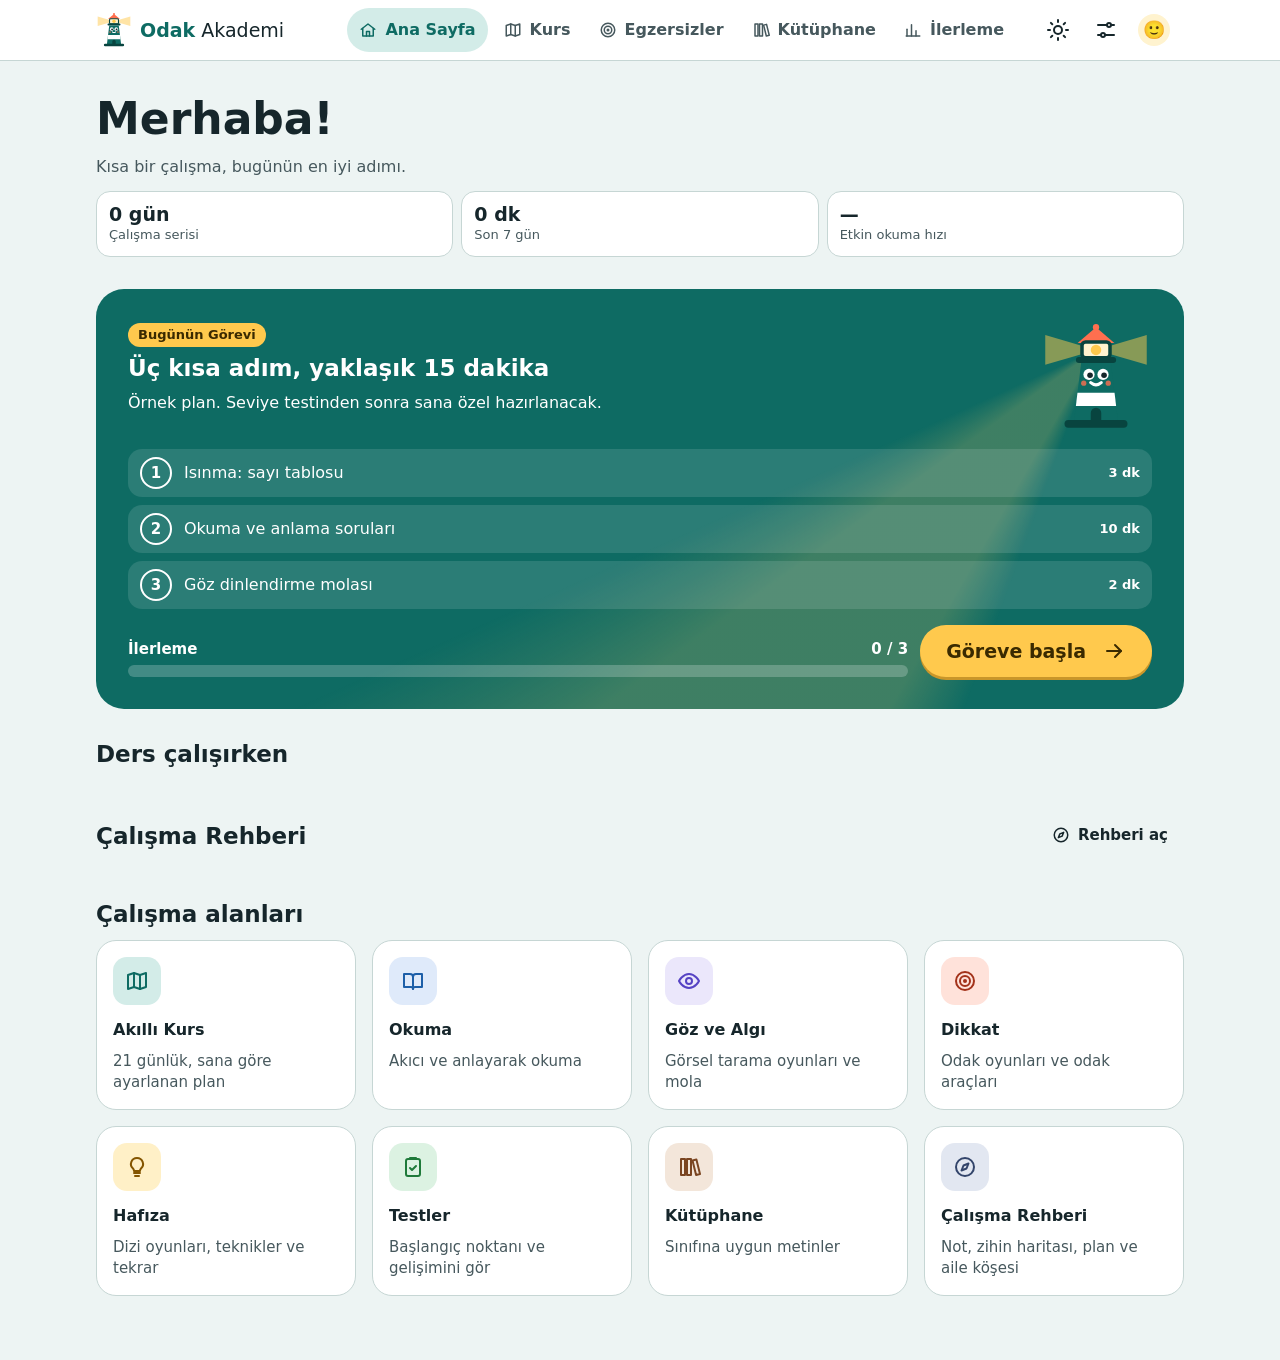
==== commit c7923d36: "Add files via upload" ====
--- a/index.html
+++ b/index.html
@@ -1,8 +1,12 @@
-<!-- Odak Akademi tek sayfa: üst çubuk, ana ekran, alan ve egzersiz listeleri, kütüphane, odak araçları (S12), hafıza teknikleri (S15), tekrar kartları (S16), seviye testi (S17), Akıllı Kurs ve rapor (S19), İlerleme ve veli raporu (S20), ayarlar görünümü, alt gezinme, profiller, yedek, PWA bağlantıları -->
+<!-- Odak Akademi tek sayfa (S25: CSP, küresel hata yakalayıcı, gizlilik bağlantıları): üst çubuk, ana ekran, alan ve egzersiz listeleri, kütüphane, odak araçları (S12), hafıza teknikleri (S15), tekrar kartları (S16), seviye testi (S17), Akıllı Kurs ve rapor (S19), İlerleme ve veli raporu (S20), Çalışma Rehberi (S22), Veli/Öğretmen alanı (S24), ayarlar görünümü (S26: sürüm satırı), alt gezinme, profiller, yedek, PWA bağlantıları -->
 <!doctype html>
 <html lang="tr">
 <head>
   <meta charset="utf-8">
+  <!-- S25: Güvenlik politikası: yalnız uygulamanın kendi dosyaları yüklenir, dış adrese istek gidemez.
+       style-src 'unsafe-inline': sayfadaki style="--yigin-bosluk…" öznitelikleri için (betik değil, yalnız stil) -->
+  <meta http-equiv="Content-Security-Policy" content="default-src 'self'; script-src 'self'; style-src 'self' 'unsafe-inline'; img-src 'self' data: blob:; font-src 'self'; connect-src 'self'; media-src 'self' data: blob:; worker-src 'self'; manifest-src 'self'; object-src 'none'; frame-src 'none'; base-uri 'none'; form-action 'self'">
+  <meta name="referrer" content="no-referrer">
   <meta name="viewport" content="width=device-width, initial-scale=1, viewport-fit=cover">
   <title>Odak Akademi</title>
   <meta name="description" content="Ortaokul öğrencileri için okuma, anlama, dikkat ve hafıza çalışmaları.">
@@ -23,6 +27,10 @@
   <link rel="stylesheet" href="css/testler.css">
   <link rel="stylesheet" href="css/kurs.css">
   <link rel="stylesheet" href="css/ilerleme.css">
+  <link rel="stylesheet" href="css/rehber.css">
+  <link rel="stylesheet" href="css/veli.css">
+  <!-- S25: Hata yakalayıcı modülden önce ve modül olmadan yüklenir: uygulama açılamazsa beyaz ekran yerine yardım ekranı çıkar -->
+  <script src="js/core/hata-yakala.js"></script>
   <script type="module" src="js/app.js"></script>
 </head>
 <body>
@@ -79,6 +87,15 @@
   <symbol id="kelime-liste" viewBox="0 0 24 24"><path d="M9 6h11M9 12h11M9 18h7"/><path d="M4.5 6h.01M4.5 12h.01M4.5 18h.01" stroke-width="3.5"/></symbol>
   <symbol id="kartlar" viewBox="0 0 24 24"><rect x="2.5" y="5" width="8.5" height="13" rx="1.5"/><rect x="13" y="5" width="8.5" height="13" rx="1.5"/><path d="m6.75 9 2 2.5-2 2.5-2-2.5z"/><path d="m17.25 9 2 2.5-2 2.5-2-2.5z"/></symbol>
   <symbol id="tekrar-kart" viewBox="0 0 24 24"><rect x="3" y="8" width="13" height="13" rx="2"/><path d="M8 5V4.5A1.5 1.5 0 0 1 9.5 3H19a2 2 0 0 1 2 2v9.5a1.5 1.5 0 0 1-1.5 1.5H19"/><path d="M12.5 13.5a3 3 0 1 0-.9 2.2"/><path d="M12.8 11.2v2.3h-2.3"/></symbol>
+  <!-- S22: Çalışma Rehberi ikonları -->
+  <symbol id="arti" viewBox="0 0 24 24"><path d="M12 5v14M5 12h14"/></symbol>
+  <symbol id="not-sayfasi" viewBox="0 0 24 24"><rect x="4" y="3" width="16" height="18" rx="2"/><path d="M9.5 3v14"/><path d="M4 17h16"/><path d="M12.5 7.5h4.5M12.5 11h4.5"/></symbol>
+  <symbol id="zihin" viewBox="0 0 24 24"><circle cx="12" cy="12" r="2.6"/><circle cx="4.5" cy="5.5" r="2"/><circle cx="19.5" cy="6.5" r="2"/><circle cx="18" cy="19" r="2"/><circle cx="5" cy="18.5" r="2"/><path d="M10 10.3 6 7M14.2 10.8l3.6-2.8M13.8 14l2.8 3.4M10 14l-3.4 3"/></symbol>
+  <symbol id="takvim" viewBox="0 0 24 24"><rect x="3.5" y="5" width="17" height="15.5" rx="2"/><path d="M3.5 10h17M8 3v4M16 3v4"/><path d="M7.5 14h3M13.5 14h3M7.5 17.2h3"/></symbol>
+  <symbol id="kalp" viewBox="0 0 24 24"><path d="M12 20s-7.5-4.6-7.5-10A4.2 4.2 0 0 1 12 7.6 4.2 4.2 0 0 1 19.5 10c0 5.4-7.5 10-7.5 10z"/></symbol>
+  <symbol id="aile" viewBox="0 0 24 24"><circle cx="8" cy="7" r="3"/><circle cx="17" cy="9.5" r="2.3"/><path d="M2.5 20v-1.5a5 5 0 0 1 5-5h1a5 5 0 0 1 5 5V20"/><path d="M14.5 20v-1a3.5 3.5 0 0 1 7 0v1"/></symbol>
+  <symbol id="elma" viewBox="0 0 24 24"><path d="M12 7.5c-1.6-1-5.5-1.2-6.8 2.3-1.3 3.4.6 8.4 3.4 9.7 1.3.6 2.3-.2 3.4-.2s2.1.8 3.4.2c2.8-1.3 4.7-6.3 3.4-9.7C17.5 6.3 13.6 6.5 12 7.5z"/><path d="M12 7.5c0-2 .8-3.6 2.5-4.5"/></symbol>
+  <symbol id="ekran" viewBox="0 0 24 24"><rect x="3" y="4" width="18" height="12.5" rx="2"/><path d="M9 20.5h6M12 16.5v4"/></symbol>
   <symbol id="akademi" viewBox="0 0 24 24"><path d="M2 9.5 12 5l10 4.5L12 14z"/><path d="M6 11.5V16c0 1.4 2.7 3 6 3s6-1.6 6-3v-4.5"/><path d="M22 9.5V15"/></symbol>
   </svg>
 
@@ -142,6 +159,7 @@
           </div>
         </div>
         <div id="hedef-not" class="soluk"></div>
+        <p class="soluk" id="hafta-ozet" hidden></p><!-- S24: veli/öğretmenin haftalık hedefi -->
         <p class="gunluk-hedef__seviye" id="seviye-ozet"></p>
       </section>
 
@@ -195,6 +213,15 @@
         <ul class="izgara modul-izgara" id="kisayol-kartlari" aria-labelledby="mola-kisayol-baslik"></ul>
       </section>
 
+      <!-- S22: Çalışma Rehberi araç ve bilgi kartları; app.js'te katalog.js'ten çizilir (modul: rehber) -->
+      <section aria-labelledby="rehber-kisayol-baslik">
+        <div class="bolum-baslik">
+          <h2 id="rehber-kisayol-baslik">Çalışma Rehberi</h2>
+          <a class="btn btn--hayalet btn--kucuk" href="#/rehber"><svg class="ikon ikon--kucuk" aria-hidden="true"><use href="#pusula"/></svg>Rehberi aç</a>
+        </div>
+        <ul class="izgara modul-izgara" id="rehber-kartlari" aria-labelledby="rehber-kisayol-baslik"></ul>
+      </section>
+
       <section aria-labelledby="moduller-baslik">
         <div class="bolum-baslik">
           <h2 id="moduller-baslik">Çalışma alanları</h2>
@@ -250,10 +277,10 @@
             </a>
           </li>
           <li>
-            <a class="kart kart--modul" href="#/rehber" data-modul="rehber" data-yakinda="Çalışma Rehberi" aria-disabled="true">
+            <a class="kart kart--modul" href="#/rehber" data-modul="rehber">
               <span class="kart__ikon" aria-hidden="true"><svg class="ikon"><use href="#pusula"/></svg></span>
-              <span class="kart__baslik">Çalışma Rehberi<span class="ekran-okuyucu"> (yakında)</span></span>
-              <span class="kart__aciklama">Ders çalışma yolları ve aile köşesi</span>
+              <span class="kart__baslik">Çalışma Rehberi</span>
+              <span class="kart__aciklama">Not, zihin haritası, plan ve aile köşesi</span>
             </a>
           </li>
         </ul>
@@ -282,6 +309,12 @@
     <!-- S20: İlerleme paneli (#/ilerleme) ve veli raporu (#/ilerleme/rapor); içerik js/modules/ilerleme/ilerleme-sayfasi.js ile çizilir -->
     <div class="yigin" id="ilerleme-sayfasi" data-rota="/ilerleme" hidden style="--yigin-bosluk: var(--b-6)"></div>
     <div class="yigin veli-raporu" id="ilerleme-rapor-sayfasi" data-rota="/ilerleme/rapor" hidden style="--yigin-bosluk: var(--b-5)"></div>
+    <!-- S22: Çalışma Rehberi (#/rehber) ve araç/bilgi sayfası (#/rehber/<sayfa>); içerik js/modules/rehber/rehber-sayfasi.js ile çizilir -->
+    <div class="yigin" id="rehber-sayfasi" data-rota="/rehber" hidden style="--yigin-bosluk: var(--b-6)"></div>
+    <div class="yigin" id="rehber-alt-sayfasi" data-rota="/rehber/:sayfa" hidden style="--yigin-bosluk: var(--b-5)"></div>
+    <!-- S24: Veli/Öğretmen alanı (#/veli, PIN korumalı) ve profil raporu (#/veli/rapor?profil=<id>); içerik js/modules/veli/veli-sayfasi.js ile çizilir -->
+    <div class="yigin veli-sayfa" id="veli-sayfasi" data-rota="/veli" hidden style="--yigin-bosluk: var(--b-5)"></div>
+    <div class="yigin veli-raporu" id="veli-rapor-sayfasi" data-rota="/veli/rapor" hidden style="--yigin-bosluk: var(--b-5)"></div>
 
     <!-- Ayarlar sayfası (#/ayarlar): seçimler etkin profile kaydedilir -->
     <div class="yigin ayarlar-sayfasi" data-rota="/ayarlar" hidden style="--yigin-bosluk: var(--b-5)">
@@ -375,11 +408,24 @@
         </div>
         <p class="alan__ipucu" id="ios-ipucu" hidden>iPhone veya iPad’de: Safari’de Paylaş düğmesine dokun, sonra “Ana Ekrana Ekle”yi seç.</p>
         <p class="alan__ipucu" id="yuklu-ipucu" hidden>Odak Akademi bu cihazda uygulama olarak açık.</p>
+        <!-- S26: çalışan sürüm (destek ve test için); service worker yanıt verince görünür -->
+        <p class="alan__ipucu" id="uygulama-surumu" hidden></p>
+      </section>
+
+      <!-- S24: Veli/Öğretmen alanına giriş (PIN korumalı) -->
+      <section class="kart ayar-bolumu" aria-labelledby="veli-giris-baslik">
+        <h2 id="veli-giris-baslik">Veli / Öğretmen alanı</h2>
+        <p class="alan__ipucu">Profil raporları, günlük süre önerisi ve haftalık hedef, sınıf modu, tüm profillerin dışa aktarımı. 4 haneli PIN ile korunur.</p>
+        <div>
+          <a class="btn btn--ikincil" href="#/veli"><svg class="ikon" aria-hidden="true"><use href="#kilit"/></svg>Veli / Öğretmen alanını aç</a>
+        </div>
       </section>
 
       <section class="kart ayar-bolumu" aria-labelledby="veri-baslik">
         <h2 id="veri-baslik">Verilerim</h2>
         <p class="alan__ipucu">Tüm bilgiler yalnızca bu cihazda tutulur. <span id="depo-kullanim"></span></p>
+        <p class="alan__ipucu"><a href="gizlilik.html">Gizlilik ve veli bilgilendirme metnini oku</a></p>
+        <div class="bildirim" id="sinif-modu-notu" hidden><p>Sınıf modu açık: yedek yükleme ve silme düğmeleri gizlendi. Veli / Öğretmen alanından sınıf modu kapatılınca görünür.</p></div>
         <div class="yedek-eylemler">
           <button class="btn btn--ikincil" id="ayar-yedek-indir" type="button">Yedeği indir</button>
           <button class="btn btn--hayalet" id="ayar-yedek-yukle" type="button">Yedeği yükle</button>
@@ -459,7 +505,7 @@
           </div>
         </div>
         <div id="karsilama-form-alani"></div>
-        <p class="alan__ipucu">Bilgilerin yalnızca bu cihazda tutulur, hiçbir yere gönderilmez.</p>
+        <p class="alan__ipucu">Bilgilerin yalnızca bu cihazda tutulur, hiçbir yere gönderilmez. <a href="gizlilik.html">Gizlilik ve veli bilgilendirme</a></p>
         <div>
           <button class="btn btn--hayalet btn--kucuk" id="karsilama-yedek" type="button">Yedeğim var, yükle</button>
         </div>
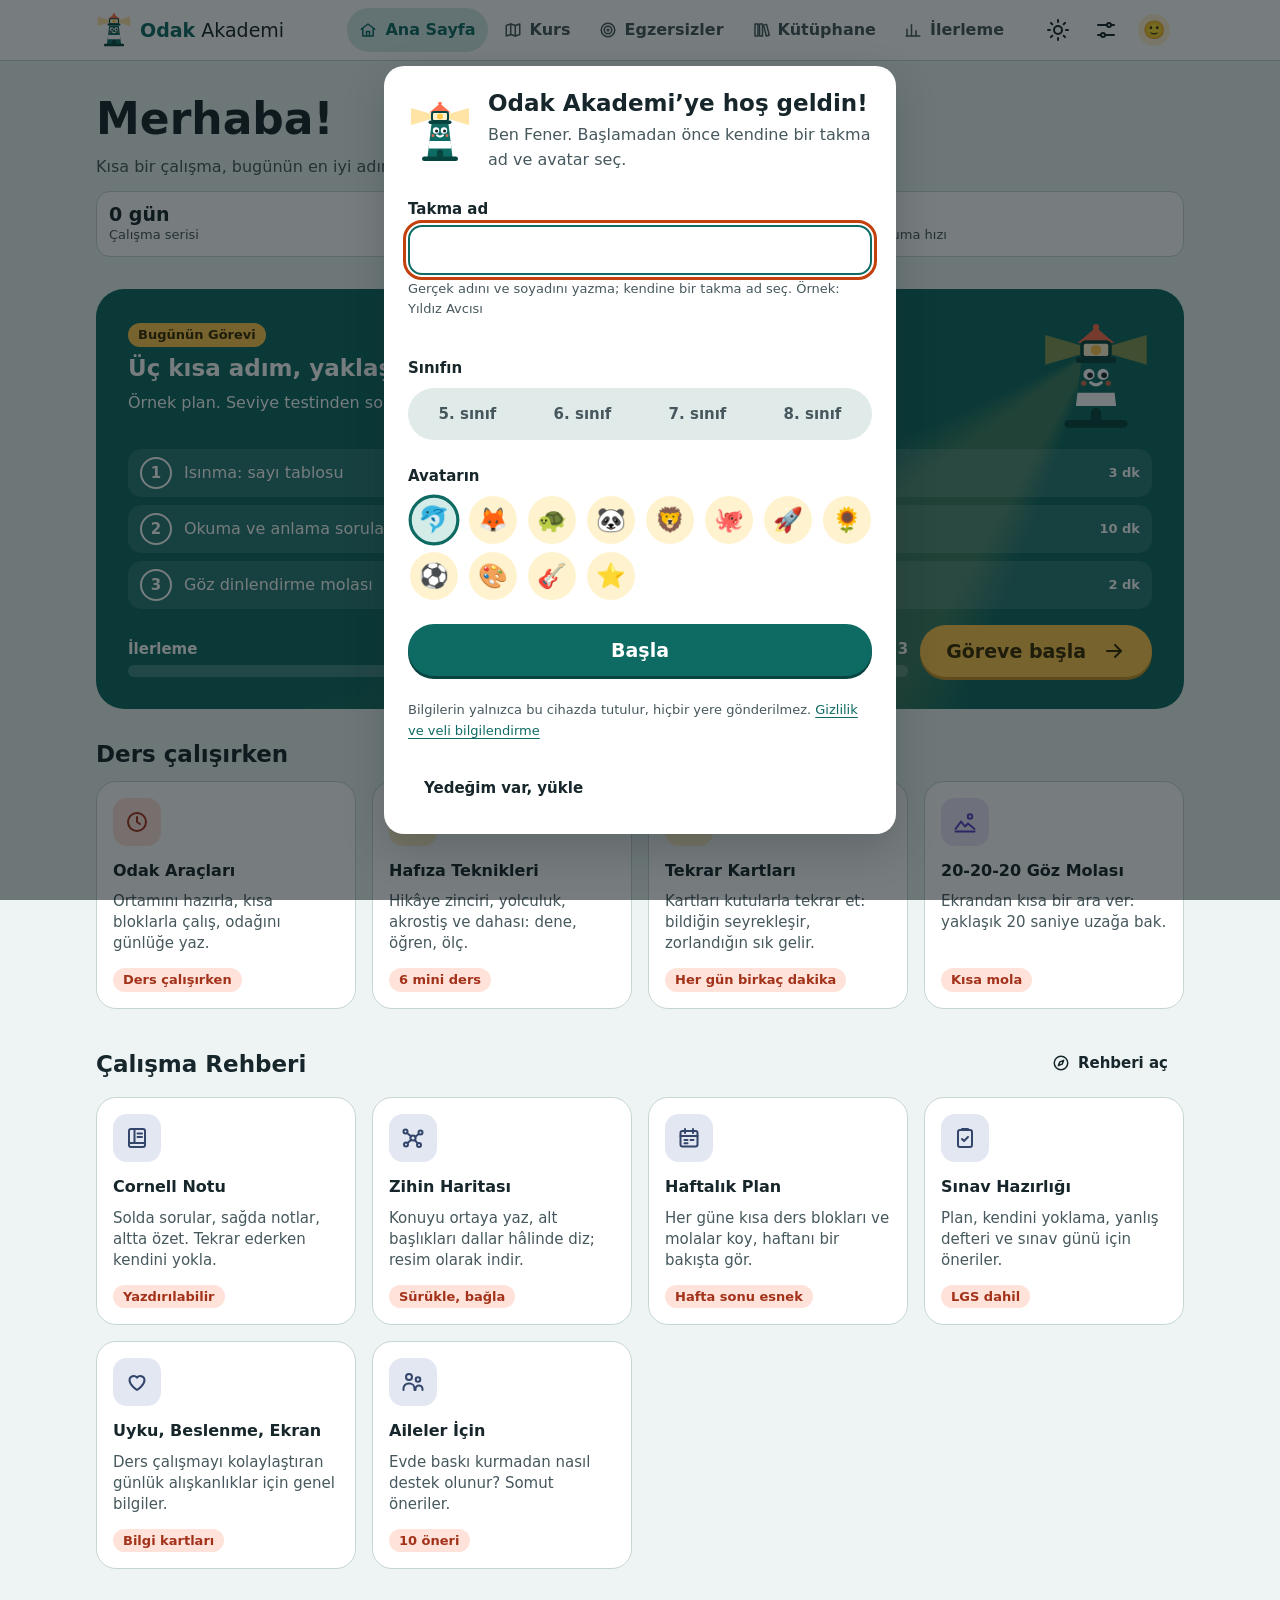
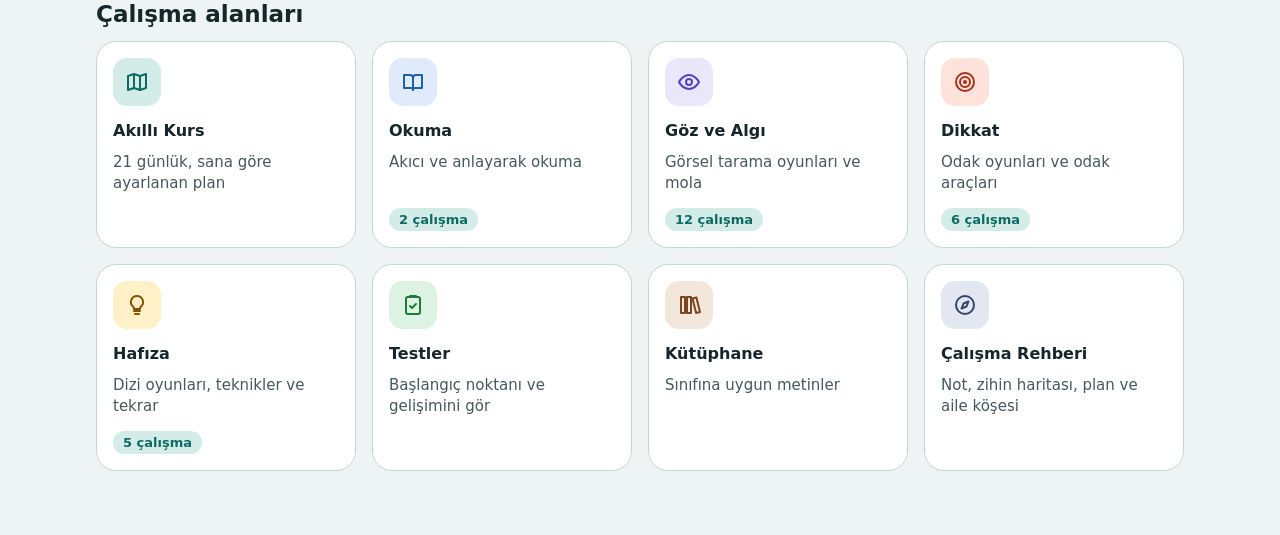
==== commit 893c8786: "Add files via upload" ====
--- a/index.html
+++ b/index.html
@@ -1,4 +1,4 @@
-<!-- Odak Akademi tek sayfa (S25: CSP, küresel hata yakalayıcı, gizlilik bağlantıları): üst çubuk, ana ekran, alan ve egzersiz listeleri, kütüphane, odak araçları (S12), hafıza teknikleri (S15), tekrar kartları (S16), seviye testi (S17), Akıllı Kurs ve rapor (S19), İlerleme ve veli raporu (S20), Çalışma Rehberi (S22), Veli/Öğretmen alanı (S24), ayarlar görünümü (S26: sürüm satırı), alt gezinme, profiller, yedek, PWA bağlantıları -->
+<!-- Odak Akademi tek sayfa (S25: CSP, küresel hata yakalayıcı, gizlilik bağlantıları): üst çubuk, ana ekran, alan ve egzersiz listeleri, kütüphane, odak araçları (S12), hafıza teknikleri (S15), tekrar kartları (S16), seviye testi (S17), Akıllı Kurs ve rapor (S19), İlerleme ve veli raporu (S20), Çalışma Rehberi (S22), Veli/Öğretmen alanı (S24), ayarlar görünümü (S26: sürüm satırı), çocuk görünümü stili (S27), alt gezinme, profiller, yedek, PWA bağlantıları -->
 <!doctype html>
 <html lang="tr">
 <head>
@@ -29,6 +29,8 @@
   <link rel="stylesheet" href="css/ilerleme.css">
   <link rel="stylesheet" href="css/rehber.css">
   <link rel="stylesheet" href="css/veli.css">
+  <!-- S27: Çocuk görünümü (yalnız html[data-gorunum="cocuk"] iken etkili; en sonda yüklenir ki diğer stillerin üstüne yazsın) -->
+  <link rel="stylesheet" href="css/cocuk.css">
   <!-- S25: Hata yakalayıcı modülden önce ve modül olmadan yüklenir: uygulama açılamazsa beyaz ekran yerine yardım ekranı çıkar -->
   <script src="js/core/hata-yakala.js"></script>
   <script type="module" src="js/app.js"></script>
@@ -362,8 +364,22 @@
         <section class="kart ayar-bolumu" aria-labelledby="ses-hareket-baslik">
           <h2 id="ses-hareket-baslik">Ses ve hareket</h2>
           <label class="anahtar">
-            <span>Ses efektleri <small class="soluk">(doğru, yanlış ve bitiş sesleri)</small></span>
+            <span>Ses efektleri <small class="soluk">(doğru, “henüz değil”, sonuç ve geri sayım sesleri; her sesin ekranda karşılığı vardır)</small></span>
             <input type="checkbox" role="switch" name="ses">
+            <span class="anahtar__ray" aria-hidden="true"></span>
+          </label>
+          <!-- S29: ses düzeyi ve egzersizde yalnız geri bildirim sesleri. Profil ayarları: sesDuzeyi, sesYalnizGeriBildirim -->
+          <div class="alan">
+            <label class="alan__etiket" for="ayar-ses-duzeyi">Ses düzeyi</label>
+            <select class="girdi" id="ayar-ses-duzeyi" name="sesDuzeyi">
+              <option value="kisik">Kısık</option>
+              <option value="orta">Orta</option>
+              <option value="yuksek">Yüksek</option>
+            </select>
+          </div>
+          <label class="anahtar">
+            <span>Egzersizde yalnız geri bildirim sesleri <small class="soluk">(doğru, “henüz değil” ve sonuç sesleri çalar; geri sayım ve dokunma sesleri susar)</small></span>
+            <input type="checkbox" role="switch" name="sesYalnizGeriBildirim">
             <span class="anahtar__ray" aria-hidden="true"></span>
           </label>
           <div>
--- a/css/tokens.css
+++ b/css/tokens.css
@@ -1,4 +1,4 @@
-/* Tasarım belirteçleri: renk, tipografi, boşluk, gölge, köşe, hareket (açık + koyu tema, "Fener" paleti; S19: yazdırmada açık renkler) */
+/* Tasarım belirteçleri: renk, tipografi, boşluk, gölge, köşe, hareket (açık + koyu tema, "Fener" paleti; S19: yazdırmada açık renkler; S25: form kenarı kontrastı) */
 
 /* Okuma dostu yerel yazı tipi (SIL OFL 1.1, fonts/ klasöründe; Türkçe harflerin tamamı var). Yalnızca seçilince indirilir. */
 @font-face {
@@ -38,7 +38,7 @@
   --renk-yuzey: #ffffff;
   --renk-yuzey-2: #e0ebe9;
   --renk-kenar: #c6d6d4;
-  --renk-kenar-guclu: #7b918f;
+  --renk-kenar-guclu: #687e7c; /* S25: girdi kenarı zeminde en az 3:1 (WCAG 1.4.11) */
   --renk-metin: #16262b;
   --renk-metin-soluk: #46585d;
   --renk-odak: #c2410c;
@@ -260,7 +260,7 @@
     --renk-yuzey: #ffffff;
     --renk-yuzey-2: #e0ebe9;
     --renk-kenar: #c6d6d4;
-    --renk-kenar-guclu: #7b918f;
+    --renk-kenar-guclu: #687e7c;
     --renk-metin: #16262b;
     --renk-metin-soluk: #46585d;
     --renk-basari: #1f7a3a;  --renk-basari-zemin: #dcf2e2;
--- a/css/base.css
+++ b/css/base.css
@@ -1,4 +1,4 @@
-/* Temel stiller: sıfırlama, tipografi, odak halkası, düzen yardımcıları ve uygulama kabuğu (üst çubuk, alt gezinme) */
+/* Temel stiller: sıfırlama, tipografi, odak halkası, düzen yardımcıları ve uygulama kabuğu (üst çubuk, alt gezinme; S25: odak örtülmesin) */
 
 *,
 *::before,
@@ -9,6 +9,11 @@
   -webkit-text-size-adjust: 100%;
   text-size-adjust: 100%;
   scroll-padding-top: calc(var(--ust-cubuk-y) + var(--b-4));
+  /* S25: Tab ile gelinen öğe alttaki sabit gezinme çubuğunun arkasında kalmasın */
+  scroll-padding-bottom: calc(var(--alt-gezinme-y) + var(--b-4) + env(safe-area-inset-bottom, 0px));
+}
+@media (min-width: 900px) {
+  html { scroll-padding-bottom: var(--b-4); }
 }
 
 body {
--- a/css/components.css
+++ b/css/components.css
@@ -1,4 +1,4 @@
-/* Bileşenler: buton, kart, görev kartı, rozet, madalya, ilerleme, sekme, modal, form, bildirim, toast, avatar */
+/* Bileşenler: buton, kart, görev kartı, rozet, madalya, ilerleme, sekme, modal, form, bildirim, toast, avatar; S25: hata ekranı, hata bandı, belge sayfası */
 
 /* ---------- Buton ---------- */
 .btn {
@@ -103,6 +103,8 @@
 .kart__baslik { margin: var(--b-1) 0 0; font-size: var(--fs-m); font-weight: 800; }
 .kart__aciklama { margin: 0; font-size: var(--fs-s); line-height: 1.4; color: var(--renk-metin-soluk); }
 .kart__alt { margin-top: auto; padding-top: var(--b-1); }
+/* S26: dar ekranda ve büyük yazıda kart etiketi kartı taşırmasın (360 px'te 1 px taşma vardı) */
+.kart__alt .rozet { white-space: normal; max-width: 100%; }
 
 /* Modül ızgarası: mobilde 2, masaüstünde 4 sütun */
 .modul-izgara { --izgara-min: 9.5rem; --izgara-bosluk: var(--b-3); }
@@ -492,7 +494,7 @@
   line-height: 1.2;
   cursor: pointer;
 }
-.segment input:checked + span { background: var(--renk-yuzey); color: var(--renk-metin); box-shadow: var(--golge-1); }
+.segment input:checked + span { background: var(--renk-yuzey); color: var(--renk-metin); box-shadow: inset 0 0 0 2px var(--renk-birincil), var(--golge-1); } /* S25: seçim yalnız renkle değil kenar çizgisiyle de belli */
 .segment input:focus-visible + span { outline: 3px solid var(--renk-odak); outline-offset: -3px; }
 
 .kaydirici { width: 100%; min-height: var(--dokunma-min); accent-color: var(--renk-birincil); }
@@ -528,6 +530,8 @@
   color: var(--renk-bilgi);
 }
 .bildirim p { margin: 0; color: var(--renk-metin); }
+/* S26: çok satırlı bildirim (bildirim + yigin) alt alta dizilir; yan yana dizilince dar ekranda taşıyordu */
+.bildirim.yigin { display: block; }
 .bildirim--basari { background: var(--renk-basari-zemin); color: var(--renk-basari); }
 .bildirim--uyari  { background: var(--renk-uyari-zemin);  color: var(--renk-uyari); }
 .bildirim--hata   { background: var(--renk-hata-zemin);   color: var(--renk-hata); }
@@ -769,3 +773,107 @@
   border-radius: var(--kose-l);
   color: var(--renk-metin-soluk);
 }
+
+/* ---------- S25: Hata ekranı ve hata bandı (js/core/hata-yakala.js) ---------- */
+/* Açılış hatası: tam ekran pencere (<dialog>, en üst katman) */
+.hata-ekrani {
+  width: 100%;
+  max-width: none;
+  height: 100%;
+  max-height: none;
+  margin: 0;
+  padding: var(--b-4);
+  border: 0;
+  overflow: auto;
+  background: var(--renk-zemin);
+  color: var(--renk-metin);
+}
+.hata-ekrani:not(dialog) { position: fixed; inset: 0; z-index: 200; } /* <dialog> desteklenmezse */
+.hata-ekrani::backdrop { background: var(--renk-zemin); }
+.hata-ekrani__ic {
+  display: grid;
+  gap: var(--b-4);
+  max-width: 34rem;
+  margin: var(--b-6) auto;
+  padding: var(--b-5);
+  border: 1px solid var(--renk-kenar);
+  border-top: 6px solid var(--renk-vurgu);
+  border-radius: var(--kose-l);
+  background: var(--renk-yuzey);
+  box-shadow: var(--golge-2);
+}
+.hata-ekrani__ust { display: flex; align-items: center; gap: var(--b-3); }
+.hata-ekrani__ust img { width: 3.5rem; height: 3.5rem; flex: none; }
+.hata-ekrani h1 { margin: 0; font-size: var(--fs-2xl); }
+.hata-ekrani h1:focus { outline: none; }
+.hata-ekrani p, .hata-ekrani ol { margin: 0; }
+.hata-ekrani ol { display: grid; gap: var(--b-2); padding-inline-start: 1.25rem; }
+.hata-ekrani__eylemler { display: flex; flex-wrap: wrap; gap: var(--b-2); }
+.hata-ekrani__durum:empty { display: none; }
+.hata-ekrani details { display: grid; gap: var(--b-3); }
+.hata-ekrani summary { min-height: var(--dokunma-min); display: flex; align-items: center; cursor: pointer; font-weight: 700; }
+.hata-ekrani__ayrinti {
+  max-height: 12rem;
+  margin: var(--b-2) 0;
+  padding: var(--b-3);
+  overflow: auto;
+  border-radius: var(--kose-s);
+  background: var(--renk-yuzey-2);
+  font-family: var(--font-mono);
+  font-size: var(--fs-xs);
+  white-space: pre-wrap;
+  overflow-wrap: anywhere;
+}
+
+/* Açılıştan sonraki hata: sayfayı kapatmayan, kapatılabilir bant */
+.hata-bandi {
+  position: fixed;
+  left: 50%;
+  bottom: calc(var(--alt-gezinme-y) + var(--b-4) + env(safe-area-inset-bottom, 0px));
+  z-index: calc(var(--z-toast) + 10);
+  display: grid;
+  gap: var(--b-3);
+  width: min(30rem, calc(100% - 2rem));
+  padding: var(--b-3) var(--b-4);
+  border-radius: var(--kose-m);
+  border-inline-start: 5px solid var(--renk-hata);
+  background: var(--renk-yuzey);
+  color: var(--renk-metin);
+  box-shadow: var(--golge-3);
+  transform: translateX(-50%);
+}
+@media (min-width: 900px) { .hata-bandi { bottom: var(--b-6); } }
+html.egz-acik .hata-bandi { bottom: var(--b-4); }
+.hata-bandi p { margin: 0; font-size: var(--fs-s); }
+.hata-bandi__baslik { font-weight: 800; }
+.hata-bandi__eylemler { display: flex; flex-wrap: wrap; gap: var(--b-2); }
+
+/* ---------- S25: Belge sayfası (gizlilik.html) ---------- */
+.belge { max-width: 46rem; }
+.belge h1 { font-size: var(--fs-2xl); }
+.belge h2 { margin-top: var(--b-7); }
+.belge h3 { margin-top: var(--b-5); }
+.belge ul, .belge ol { padding-inline-start: 1.25rem; margin-bottom: var(--b-3); }
+.belge li { max-width: 68ch; }
+.belge li + li { margin-top: var(--b-2); }
+.belge-geri { white-space: nowrap; }
+.belge-ust { display: flex; flex-wrap: wrap; align-items: center; justify-content: space-between; gap: var(--b-2); }
+.belge-kisaca { display: grid; gap: var(--b-2); padding: var(--b-4) var(--b-5); }
+.belge-kisaca h2 { margin: 0; }
+.belge-kisaca ul { margin: 0; }
+.belge-icindekiler { padding: var(--b-4) var(--b-5); }
+.belge-icindekiler h2 { margin: 0 0 var(--b-2); font-size: var(--fs-l); }
+.belge-icindekiler ol { margin: 0; }
+.belge-icindekiler a { display: inline-block; padding-block: 0.375rem; } /* dokunma hedefi */
+.belge-tablo { overflow-x: auto; margin-bottom: var(--b-4); border: 1px solid var(--renk-kenar); border-radius: var(--kose-m); background: var(--renk-yuzey); }
+.belge-tablo table { width: 100%; min-width: 30rem; border-collapse: collapse; font-size: var(--fs-s); }
+.belge-tablo th, .belge-tablo td { padding: var(--b-2) var(--b-3); border-bottom: 1px solid var(--renk-kenar); text-align: start; vertical-align: top; }
+.belge-tablo tr:last-child > * { border-bottom: 0; }
+.belge-tablo th { background: var(--renk-yuzey-2); }
+.belge-tablo:focus-visible { outline-offset: 2px; }
+.belge-yer-tutucu { padding: 0 0.25em; border-radius: var(--kose-s); background: var(--renk-gunes-zemin); color: var(--renk-metin); font-weight: 700; }
+@media print {
+  .ust-cubuk { position: static; }
+  .belge-geri { display: none; }
+  .belge h2 { break-after: avoid; }
+}
--- a/css/lessons.css
+++ b/css/lessons.css
@@ -1,4 +1,4 @@
-/* Hafıza Teknikleri Akademisi (S15): ders listesi, adım göstergesi, çalışma/ara/hatırlama ekranları ve öncesi-sonrası karşılaştırma; renkler tokens.css'ten */
+/* Ders sayfaları: Hafıza Teknikleri (S15: liste, adım göstergesi, çalışma/ara/hatırlama, öncesi-sonrası) ve Okuma Stratejileri (S21: metin, görev parçaları, tablo, grafik); renkler tokens.css'ten */
 
 /* ---------- Ders listesi ---------- */
 .ders-listesi { list-style: none; padding: 0; margin: 0; }
@@ -51,6 +51,7 @@
 }
 
 .ders-govde { --m-zemin: var(--modul-hafiza); display: grid; gap: var(--b-4); min-width: 0; }
+.ders-govde--oku { --m-zemin: var(--modul-oku, var(--renk-yuzey-2)); } /* S21: strateji dersleri Okuma renginde */
 .ders-govde > * { margin: 0; }
 .ders-govde h2 { font-size: var(--fs-xl); }
 .ders-govde h3 { font-size: var(--fs-l); }
@@ -186,3 +187,117 @@
 }
 .ders-inceleme li[data-durum="evet"] .ders-inceleme__isaret { background: var(--renk-basari-zemin); color: var(--renk-basari); }
 .ders-inceleme li[data-durum="hayir"] { color: var(--renk-metin-soluk); }
+
+/* ---------- S21: Okuma stratejisi dersleri ---------- */
+.strateji-kazanim {
+  padding: var(--b-3) var(--b-4);
+  border-radius: var(--kose-m);
+  background: var(--renk-birincil-zemin);
+  border-inline-start: 4px solid var(--renk-birincil);
+}
+.strateji-kazanim p { margin: 0; }
+.strateji-kazanim__baslik { font-weight: 800; }
+
+/* Örnek metin: okunabilir satır uzunluğu, sakin zemin */
+.strateji-metin {
+  display: grid;
+  gap: var(--b-3);
+  max-width: 68ch;
+  padding: var(--b-4);
+  border-radius: var(--kose-m);
+  border: 1px solid var(--renk-kenar, var(--renk-kenar-guclu));
+  background: var(--renk-yuzey);
+  line-height: 1.65;
+  min-width: 0;
+}
+.strateji-metin > * { margin: 0; }
+.strateji-metin__baslik { font-size: var(--fs-l); }
+.strateji-metin h4 { font-size: var(--fs-m, var(--fs-l)); margin-top: var(--b-2); }
+.strateji-onizleme__liste { margin: 0; padding-inline-start: 1.25rem; font-weight: 700; }
+
+.strateji-gorsel { display: grid; justify-items: center; gap: var(--b-1); margin: 0; text-align: center; }
+.strateji-gorsel__simgeler { margin: 0; font-size: var(--fs-3xl); line-height: 1.2; letter-spacing: 0.15em; }
+.strateji-gorsel figcaption { font-size: var(--fs-s); color: var(--renk-metin-soluk); }
+
+/* Görevde metne yeniden bakma */
+.strateji-metin-detay summary {
+  display: inline-flex;
+  align-items: center;
+  min-height: var(--dokunma-min);
+  cursor: pointer;
+  font-weight: 700;
+  color: var(--renk-birincil);
+}
+.strateji-metin-detay[open] summary { margin-bottom: var(--b-2); }
+
+/* Görev parçaları: her biri ince bir çizgiyle ayrılır */
+.strateji-parcalar { display: grid; gap: var(--b-5, var(--b-4)); min-width: 0; }
+.strateji-parca { --yigin-bosluk: var(--b-3); padding-top: var(--b-4); border-top: 1px solid var(--renk-kenar, var(--renk-kenar-guclu)); min-width: 0; }
+.strateji-parca:first-child { padding-top: 0; border-top: 0; }
+.strateji-parca__baslik { margin: 0; font-size: var(--fs-l); }
+.strateji-parca .soru-oturum { margin: 0; }
+
+/* İşaretleme: işaretten sonra sonuç (doğru yeşil, kaçan sarı kesik, fazla mercan kesik) */
+.strateji-isaretle { display: grid; gap: var(--b-2); min-inline-size: 0; }
+.strateji-secenek {
+  display: flex;
+  align-items: center;
+  gap: var(--b-2);
+  min-height: var(--dokunma-min);
+  padding: var(--b-2) var(--b-3);
+  border-radius: var(--kose-m);
+  border: 2px solid transparent;
+  overflow-wrap: anywhere;
+}
+.strateji-secenek > span:nth-child(2) { flex: 1; }
+.strateji-secenek__isaret { flex: none; font-weight: 800; }
+.strateji-secenek[data-sonuc="dogru"] { background: var(--renk-basari-zemin); border-color: var(--renk-basari); }
+.strateji-secenek[data-sonuc="dogru"] .strateji-secenek__isaret { color: var(--renk-basari); }
+.strateji-secenek[data-sonuc="kacan"] { border-style: dashed; border-color: var(--renk-uyari); background: var(--renk-gunes-zemin); }
+.strateji-secenek[data-sonuc="fazla"] { border-style: dashed; border-color: var(--renk-vurgu-metin, var(--renk-metin)); }
+
+/* Eşleştirme: dar ekranda etiket üstte, seçim altta */
+.strateji-eslestir { --yigin-bosluk: var(--b-3); }
+.strateji-eslestir > p { margin: 0; }
+.strateji-eslestir__satir {
+  padding: var(--b-2) var(--b-3);
+  border-radius: var(--kose-m);
+  border: 2px solid transparent;
+  background: var(--renk-yuzey-2);
+}
+.strateji-eslestir__satir select { min-height: var(--dokunma-min); width: 100%; max-width: 20rem; }
+.strateji-eslestir__satir[data-sonuc="dogru"] { border-color: var(--renk-basari); background: var(--renk-basari-zemin); }
+.strateji-eslestir__satir[data-sonuc="yanlis"] { border-style: dashed; border-color: var(--renk-vurgu-metin, var(--renk-metin)); }
+.strateji-eslestir__not { margin: var(--b-1) 0 0; font-size: var(--fs-s); font-weight: 700; }
+
+/* Tablo: kendi kutusunda yatay kayar, sayfa taşmaz */
+.strateji-tablo-kap { overflow-x: auto; max-width: 100%; border-radius: var(--kose-m); }
+.strateji-tablo-kap:focus-visible { outline: 3px solid var(--renk-birincil); outline-offset: 2px; }
+.strateji-tablo { border-collapse: collapse; min-width: 16rem; width: 100%; font-variant-numeric: tabular-nums; }
+.strateji-tablo caption { text-align: start; font-weight: 800; padding-bottom: var(--b-2); }
+.strateji-tablo th, .strateji-tablo td { padding: var(--b-2) var(--b-3); border-bottom: 1px solid var(--renk-kenar, var(--renk-kenar-guclu)); text-align: start; }
+.strateji-tablo thead th { border-bottom: 2px solid var(--renk-kenar-guclu); }
+.strateji-tablo td { text-align: end; }
+
+/* Yatay çubuk grafik: etiket | çubuk | değer */
+.strateji-grafik { margin: 0; display: grid; gap: var(--b-2); }
+.strateji-grafik__baslik { font-weight: 800; }
+.strateji-grafik__liste { display: grid; gap: var(--b-2); margin: 0; padding: 0; list-style: none; }
+.strateji-grafik__liste li {
+  display: grid;
+  grid-template-columns: 4.5rem minmax(0, 1fr) auto;
+  align-items: center;
+  gap: var(--b-2);
+  font-variant-numeric: tabular-nums;
+}
+.strateji-grafik__etiket { overflow-wrap: anywhere; }
+.strateji-grafik__cubuk { display: block; height: 1.25rem; border-radius: var(--kose-tam); background: var(--renk-yuzey-2); overflow: hidden; }
+.strateji-grafik__dolgu { display: block; height: 100%; width: var(--deger, 0%); border-radius: inherit; background: var(--renk-birincil); }
+.strateji-grafik__deger { font-weight: 700; white-space: nowrap; }
+
+.strateji-gorev-sonu { --yigin-bosluk: var(--b-3); padding-top: var(--b-4); border-top: 1px solid var(--renk-kenar, var(--renk-kenar-guclu)); }
+.strateji-gorev-sonu p { margin: 0; }
+
+@media print {
+  .strateji-grafik__dolgu { print-color-adjust: exact; -webkit-print-color-adjust: exact; }
+}
--- a/css/kurs.css
+++ b/css/kurs.css
@@ -1,7 +1,7 @@
 /* Akıllı Kurs (S19): özet, plan notu, gün haritası, bugünün dersleri, dersler arası mola, çerçevedeki kurs bandı, rapor, sertifika ve yazdırma. Renkler yalnız tokens.css belirteçlerinden */
 
 #kurs-sayfasi [hidden], #kurs-rapor-sayfasi [hidden] { display: none !important; }
-.kurs-kart { display: grid; gap: var(--b-4); padding: var(--b-5); border: 1px solid var(--renk-kenar); border-radius: var(--kose-l); background: var(--renk-yuzey); min-inline-size: 0; }
+.kurs-kart { display: grid; grid-template-columns: minmax(0, 1fr); gap: var(--b-4); padding: var(--b-5); border: 1px solid var(--renk-kenar); border-radius: var(--kose-l); background: var(--renk-yuzey); min-inline-size: 0; }
 .kurs-kart h2, .kurs-kart p { margin: 0; }
 .kurs-kart p { line-height: var(--sh-govde); }
 .kurs-kart h2 { font-size: var(--fs-l); }
--- a/css/rehber.css
+++ b/css/rehber.css
@@ -0,0 +1,231 @@
+/* Çalışma Rehberi (S22): ortak sayfa üstü ve listeler, bilgi kartları ve aile önerileri, Cornell notu ve boş şablon, haftalık plan, zihin haritası, yazdırma (html.yazdir-rehber) */
+
+/* ---------- Ortak ---------- */
+.rehber-ust { display: flex; flex-wrap: wrap; align-items: center; justify-content: space-between; gap: var(--b-3); }
+.rehber-ust h1 { margin: 0; }
+.rehber-eylemler { display: flex; flex-wrap: wrap; align-items: center; gap: var(--b-2); }
+.rehber-kayit-durumu { display: inline-block; margin-top: var(--b-1); font-size: var(--fs-xs); color: var(--renk-metin-soluk); }
+.rehber-kayit-durumu[data-durum="tamam"]::before { content: "✓ "; color: var(--renk-basari); }
+.rehber-kayit-durumu[data-durum="hata"] { color: var(--renk-hata); font-weight: 700; }
+.rehber-uyari { align-items: flex-start; }
+.rehber-uyari .ikon { margin-top: 0.125rem; }
+.rehber-nasil summary { min-height: var(--dokunma-min); display: flex; align-items: center; cursor: pointer; font-weight: 700; }
+.rehber-nasil ol, .rehber-nasil ul { margin: var(--b-2) 0 0; padding-inline-start: var(--b-5); display: grid; gap: var(--b-2); }
+.yalniz-yazdir { display: none; }
+
+/* Not ve harita listeleri */
+.rehber-liste { list-style: none; margin: 0; padding: 0; display: grid; gap: var(--b-2); }
+.rehber-liste__oge { display: flex; align-items: center; gap: var(--b-2); padding: var(--b-2) var(--b-2) var(--b-2) var(--b-4); }
+.rehber-liste__baglanti {
+  flex: 1; min-width: 0; min-height: var(--dokunma-min);
+  display: grid; align-content: center; gap: 2px;
+  color: var(--renk-metin); text-decoration: none;
+}
+.rehber-liste__baglanti:hover .rehber-liste__ad { text-decoration: underline; }
+.rehber-liste__ad { font-weight: 800; overflow-wrap: anywhere; }
+.rehber-liste__bilgi { font-size: var(--fs-s); color: var(--renk-metin-soluk); }
+
+/* ---------- Bilgi sayfaları ---------- */
+.bilgi-izgara {
+  display: grid; gap: var(--b-4);
+  grid-template-columns: repeat(auto-fit, minmax(min(100%, 22rem), 1fr));
+  align-items: start;
+}
+.bilgi-kart { display: grid; gap: var(--b-3); }
+.bilgi-kart h2 { margin: 0; font-size: var(--fs-l); }
+.bilgi-kart p { margin: 0; }
+.bilgi-kart__liste { margin: 0; padding-inline-start: var(--b-5); display: grid; gap: var(--b-2); }
+.bilgi-kart__not {
+  display: flex; gap: var(--b-2); align-items: flex-start;
+  padding: var(--b-2) var(--b-3); border-radius: var(--kose-m);
+  background: var(--renk-yuzey-2); font-size: var(--fs-s);
+}
+.bilgi-kart__not .ikon { margin-top: 0.15rem; color: var(--renk-bilgi); }
+.bilgi-kart__baglantilar { display: flex; flex-wrap: wrap; gap: var(--b-2); }
+
+/* Aile önerileri: numaralı kartlar (sıra ol ile; görsel numara ekran okuyucuya gizli) */
+.oneri-listesi { list-style: none; margin: 0; padding: 0; display: grid; gap: var(--b-3); }
+.oneri-listesi__oge { display: flex; gap: var(--b-4); align-items: flex-start; }
+.oneri-listesi__oge h3 { margin: 0 0 var(--b-1); font-size: var(--fs-m); }
+.oneri-listesi__oge p { margin: 0; }
+.oneri-listesi__no {
+  flex: none; display: grid; place-items: center;
+  width: 2.5rem; height: 2.5rem; border-radius: 50%;
+  background: var(--modul-rehber); color: var(--modul-rehber-ikon);
+  font-family: var(--font-baslik); font-weight: 800; font-size: var(--fs-l);
+}
+
+/* ---------- Cornell notu ---------- */
+.cornell { display: grid; gap: var(--b-4); }
+.cornell__ust { display: grid; gap: var(--b-3); grid-template-columns: 1fr; }
+@media (min-width: 640px) {
+  .cornell__ust { grid-template-columns: 2fr 1.4fr 1fr; }
+}
+/* Mobilde notlar önce (derste ilk doldurulan), geniş ekranda klasik düzen: solda sorular, sağda notlar, altta özet */
+.cornell__izgara {
+  display: grid; gap: var(--b-4);
+  grid-template-areas: "notlar" "ipuclari" "ozet";
+}
+.cornell__bolum--ipuclari { grid-area: ipuclari; }
+.cornell__not-sutunu { grid-area: notlar; display: grid; gap: var(--b-1); }
+.cornell__bolum--ozet { grid-area: ozet; }
+@media (min-width: 720px) {
+  .cornell__izgara {
+    grid-template-columns: minmax(0, 1fr) minmax(0, 2fr);
+    grid-template-areas: "ipuclari notlar" "ozet ozet";
+    gap: 0;
+    border: 2px solid var(--renk-kenar-guclu);
+    border-radius: var(--kose-l);
+    background: var(--renk-yuzey);
+    overflow: hidden;
+  }
+  .cornell__bolum, .cornell__not-sutunu { padding: var(--b-4); }
+  .cornell__bolum--ipuclari { background: var(--renk-yuzey-2); border-inline-end: 2px solid var(--renk-kenar-guclu); }
+  .cornell__bolum--ozet { border-top: 2px solid var(--renk-kenar-guclu); }
+  .cornell__not-sutunu .cornell__bolum { padding: 0; }
+}
+.cornell__bolum textarea { min-height: 8rem; line-height: var(--sh-govde); }
+.cornell__bolum--notlar textarea { min-height: 14rem; }
+.cornell__gizli-not { display: none; margin: 0; }
+.cornell[data-yokla] .cornell__bolum--notlar textarea,
+.cornell[data-yokla] .cornell__bolum--notlar .alan__ipucu { display: none; }
+.cornell[data-yokla] .cornell__gizli-not {
+  display: block; padding: var(--b-4);
+  border: 2px dashed var(--renk-kenar-guclu); border-radius: var(--kose-m);
+  color: var(--renk-metin-soluk);
+}
+.cornell__baski { white-space: pre-wrap; overflow-wrap: anywhere; }
+
+/* ---------- Haftalık plan ---------- */
+.plan-ayarlar { display: grid; gap: var(--b-4); }
+@media (min-width: 720px) {
+  .plan-ayarlar { grid-template-columns: auto 1fr; align-items: start; gap: var(--b-6); }
+}
+.plan-ayarlar .segment { max-width: 18rem; }
+.plan-hafta-ozet { margin: 0; font-weight: 700; }
+.plan-izgara {
+  display: grid; gap: var(--b-3);
+  grid-template-columns: repeat(auto-fill, minmax(min(100%, 17rem), 1fr));
+  align-items: start;
+}
+.plan-gun { display: grid; gap: var(--b-3); padding: var(--b-4); }
+.plan-gun[data-esnek] { border-style: dashed; border-width: 2px; border-color: var(--renk-gunes-golge); }
+.plan-gun__ust { display: flex; flex-wrap: wrap; align-items: center; justify-content: space-between; gap: var(--b-2); }
+.plan-gun__ust h2 { margin: 0; font-size: var(--fs-l); }
+.plan-gun__esnek { margin: 0; font-size: var(--fs-s); color: var(--renk-metin-soluk); }
+.plan-gun__ozet { font-size: var(--fs-s); }
+.plan-gun__ozet p { margin: 0; color: var(--renk-metin-soluk); }
+.plan-gun__ozet.bildirim p { color: var(--renk-metin); }
+.plan-gun__ekle { justify-self: start; }
+.plan-bloklari { list-style: none; margin: 0; padding: 0; display: grid; gap: var(--b-2); counter-reset: blok; }
+.plan-blok { counter-increment: blok; }
+.plan-blok__satir { display: grid; grid-template-columns: minmax(0, 1fr) 5.5rem var(--dokunma-min); gap: var(--b-1); align-items: center; }
+.plan-blok__satir .girdi { padding-inline: 0.625rem; }
+.plan-blok__mola { margin: var(--b-1) 0 0; padding-inline-start: var(--b-3); font-size: var(--fs-xs); color: var(--renk-metin-soluk); }
+.plan-blok__mola::before { content: "☕ "; }
+
+/* ---------- Zihin haritası ---------- */
+.zh-ad { max-width: 28rem; }
+.zh-araclar { display: grid; gap: var(--b-3); padding: var(--b-4); }
+@media (min-width: 900px) {
+  .zh-araclar { grid-template-columns: minmax(14rem, 1fr) auto auto; align-items: end; }
+}
+.zh-araclar__dugmeler, .zh-araclar__olcek { display: flex; flex-wrap: wrap; align-items: center; gap: var(--b-2); }
+.zh-araclar__yazi .alan__ipucu { margin: 0; }
+.zh-olcek { min-width: 3.25rem; text-align: center; font-weight: 700; font-size: var(--fs-s); font-variant-numeric: tabular-nums; }
+.zh-olcek-isaret { font-size: var(--fs-xl); font-weight: 800; line-height: 1; }
+
+.zh-tuval {
+  position: relative;
+  max-height: min(70vh, 40rem);
+  overflow: auto;
+  overscroll-behavior: contain;
+  border: 2px solid var(--renk-kenar);
+  border-radius: var(--kose-l);
+  background: var(--renk-yuzey);
+}
+.zh-svg { display: block; max-width: none; user-select: none; -webkit-user-select: none; }
+.zh-zemin { fill: var(--renk-yuzey); }
+
+.zh-kenar { fill: none; stroke: var(--zh-renk, var(--renk-kenar-guclu)); stroke-width: 2.5; stroke-linecap: round; }
+.zh-kenar[data-ilk] { stroke-width: 4.5; }
+
+.zh-dugum { cursor: grab; outline: none; touch-action: none; }
+.zh-dugum--tasiniyor { cursor: grabbing; }
+.zh-dugum__kutu { fill: var(--renk-yuzey); stroke: var(--zh-renk, var(--renk-kenar-guclu)); stroke-width: 2.5; }
+.zh-dugum__yazi { fill: var(--renk-metin); font-family: var(--font-govde); font-weight: 600; pointer-events: none; }
+.zh-dugum__secim { fill: none; stroke: var(--renk-metin); stroke-width: 2; stroke-dasharray: 6 4; visibility: hidden; }
+.zh-dugum[aria-pressed="true"] .zh-dugum__secim { visibility: visible; }
+.zh-dugum:focus-visible .zh-dugum__secim { visibility: visible; stroke: var(--renk-odak); stroke-width: 3.5; stroke-dasharray: none; }
+
+/* Ana konu dolu, ana dallar açık zeminli, alt dallar yalnız çerçeveli (renk tek başına anlam taşımaz; düzey kalınlık ve dolgudan da anlaşılır) */
+.zh-dugum[data-duzey="0"] .zh-dugum__kutu { fill: var(--renk-birincil); stroke: var(--renk-birincil); }
+.zh-dugum[data-duzey="0"] .zh-dugum__yazi { fill: var(--renk-birincil-uzeri); font-weight: 800; }
+.zh-dugum[data-duzey="1"] .zh-dugum__kutu { fill: var(--zh-zemin, var(--renk-yuzey-2)); stroke-width: 3; }
+.zh-dugum[data-duzey="1"] .zh-dugum__yazi { font-weight: 800; }
+
+[data-dal="0"] { --zh-renk: var(--renk-birincil); --zh-zemin: var(--renk-birincil-zemin); }
+[data-dal="1"] { --zh-renk: var(--renk-vurgu-metin); --zh-zemin: var(--renk-vurgu-zemin); }
+[data-dal="2"] { --zh-renk: var(--renk-bilgi); --zh-zemin: var(--renk-bilgi-zemin); }
+[data-dal="3"] { --zh-renk: var(--modul-goz-ikon); --zh-zemin: var(--modul-goz); }
+[data-dal="4"] { --zh-renk: var(--modul-hafiza-ikon); --zh-zemin: var(--modul-hafiza); }
+
+.zh-liste ul { margin: var(--b-2) 0 0; padding-inline-start: var(--b-5); display: grid; gap: var(--b-1); }
+.zh-liste > ul { padding-inline-start: var(--b-4); }
+
+/* ---------- Boş Cornell şablonu (yalnız yazdırmada) ---------- */
+.cornell-bos { font-size: 11pt; color: #16262b; }
+.cornell-bos__ust { display: grid; grid-template-columns: 2fr 1.5fr 1fr; gap: 6mm; margin-bottom: 4mm; }
+.cornell-bos__satir { display: flex; align-items: flex-end; gap: 2mm; font-weight: 700; }
+.cornell-bos__cizgi { flex: 1; border-bottom: 1px solid #46585d; height: 1.2em; }
+.cornell-bos__govde { display: grid; grid-template-columns: 1fr 2fr; border: 1.5px solid #46585d; border-bottom: 0; }
+.cornell-bos__kutu { display: grid; align-content: start; gap: 1mm; padding: 3mm; }
+.cornell-bos__kutu small { color: #46585d; font-size: 9pt; }
+.cornell-bos__kutu--ipucu { border-inline-end: 1.5px solid #46585d; min-height: 175mm; }
+.cornell-bos__kutu--not { min-height: 175mm; }
+.cornell-bos__kutu--ozet { border: 1.5px solid #46585d; min-height: 45mm; }
+
+/* ---------- Yazdırma (rehber sayfası açıkken; renkler tokens.css print bloğundan açık) ---------- */
+@media print {
+  html.yazdir-rehber .ust-cubuk,
+  html.yazdir-rehber .alt-gezinme,
+  html.yazdir-rehber .toast-alani,
+  html.yazdir-rehber .guncelleme-bandi,
+  html.yazdir-rehber .atla-baglanti,
+  html.yazdir-rehber .yazdirma-yok { display: none !important; }
+  html.yazdir-rehber body { background: var(--renk-yuzey); }
+  html.yazdir-rehber .ana { padding: 0; max-width: none; }
+  html.yazdir-rehber .kart { box-shadow: none; break-inside: avoid; }
+  html.yazdir-rehber .yalniz-yazdir { display: block; }
+  html.yazdir-rehber .bilgi-izgara { grid-template-columns: 1fr 1fr; }
+
+  /* Cornell: yazı alanları yerine içerikleri, iki sütunlu düzen */
+  html.yazdir-rehber .cornell textarea,
+  html.yazdir-rehber .cornell .alan__ipucu,
+  html.yazdir-rehber .cornell__gizli-not { display: none !important; }
+  html.yazdir-rehber .cornell__ust { grid-template-columns: 2fr 1.4fr 1fr; }
+  html.yazdir-rehber .cornell__izgara {
+    grid-template-columns: 1fr 2fr;
+    grid-template-areas: "ipuclari notlar" "ozet ozet";
+    gap: 0; border: 1.5px solid #46585d; border-radius: 0;
+  }
+  html.yazdir-rehber .cornell__bolum, html.yazdir-rehber .cornell__not-sutunu { padding: 3mm; }
+  html.yazdir-rehber .cornell__not-sutunu .cornell__bolum { padding: 0; }
+  html.yazdir-rehber .cornell__bolum--ipuclari { border-inline-end: 1.5px solid #46585d; min-height: 150mm; background: none; }
+  html.yazdir-rehber .cornell__bolum--ozet { border-top: 1.5px solid #46585d; min-height: 35mm; }
+  html.yazdir-rehber .cornell[data-yokla] .cornell__bolum--notlar .cornell__baski { display: block; }
+
+  /* Yalnız boş şablon */
+  html.yazdir-bos-sablon #rehber-alt-sayfasi > :not(.cornell-bos) { display: none !important; }
+
+  /* Haftalık plan: dört sütun, düğmeler gizli */
+  html.yazdir-rehber .plan-izgara { grid-template-columns: repeat(4, 1fr); gap: 3mm; }
+  html.yazdir-rehber .plan-gun { padding: 3mm; gap: 2mm; }
+  html.yazdir-rehber .plan-blok__satir { grid-template-columns: 1fr auto; }
+  html.yazdir-rehber .plan-blok .girdi { border-width: 1px; min-height: 0; padding: 1mm 2mm; appearance: none; -webkit-appearance: none; }
+
+  /* Zihin haritası: tüm harita sayfaya sığar */
+  html.yazdir-rehber .zh-tuval { max-height: none; overflow: visible; border: 0; }
+  html.yazdir-rehber .zh-svg { width: 100% !important; height: auto !important; max-height: 180mm; }
+  html.yazdir-rehber .zh-dugum__secim { visibility: hidden !important; }
+}
--- a/css/veli.css
+++ b/css/veli.css
@@ -0,0 +1,69 @@
+/* Veli/Öğretmen alanı (S24): PIN kapısı, profil kartları, hedef formu, dışa aktarım; sınıf modunda profiller penceresi kutucukları */
+
+.veli-sayfa { max-width: 48rem; }
+.veli-form { display: grid; gap: var(--b-3); }
+
+/* PIN kapısı */
+.veli-kapi { display: grid; gap: var(--b-4); max-width: 28rem; }
+.veli-kapi h2 { margin: 0; font-size: var(--fs-l); }
+.veli-kapi p { margin: 0; }
+.veli-pin-girdi {
+  max-width: 11rem;
+  font-family: var(--font-mono);
+  font-size: var(--fs-xl);
+  letter-spacing: 0.4em;
+  text-align: center;
+}
+.veli-bekleme {
+  margin: 0;
+  padding: var(--b-3) var(--b-4);
+  border-radius: var(--kose-m);
+  border-inline-start: 4px solid var(--renk-uyari);
+  background: var(--renk-uyari-zemin);
+  color: var(--renk-metin);
+  font-weight: 700;
+}
+.veli-unuttum summary,
+.veli-hedef summary {
+  display: flex;
+  align-items: center;
+  min-height: var(--dokunma-min);
+  font-weight: 700;
+  cursor: pointer;
+}
+.veli-unuttum[open] { display: grid; gap: var(--b-3); }
+.veli-unuttum p { margin: 0; font-size: var(--fs-s); }
+
+/* Profil kartları */
+.veli-profiller { list-style: none; margin: 0; padding: 0; display: grid; gap: var(--b-4); }
+.veli-profil { display: grid; gap: var(--b-3); }
+.veli-profil__ust { display: flex; align-items: center; gap: var(--b-3); min-width: 0; }
+.veli-profil__ust .avatar { width: 3rem; height: 3rem; font-size: var(--fs-xl); flex: none; }
+.veli-profil__ust h3 { margin: 0; font-size: var(--fs-l); overflow-wrap: anywhere; }
+.veli-profil__ust p { margin: 0; }
+.veli-profil .mini-istatistik strong { font-size: var(--fs-m); overflow-wrap: anywhere; }
+.veli-profil .mini-istatistik li { background: var(--renk-zemin); }
+.veli-profil__not { margin: 0; font-size: var(--fs-s); }
+.veli-profil > .alan__ipucu { margin: 0; }
+.veli-profil__eylemler { display: flex; flex-wrap: wrap; gap: var(--b-2); }
+.veli-hedef { border-top: 1px solid var(--renk-kenar); padding-top: var(--b-1); }
+.veli-hedef[open] > .veli-form { padding-top: var(--b-2); }
+.veli-hedef__alanlar { display: grid; gap: var(--b-3); grid-template-columns: repeat(auto-fit, minmax(min(100%, 12rem), 1fr)); }
+.veli-hedef .alan__ipucu { margin: 0; }
+
+.veli-liste { margin: 0; padding-inline-start: 1.25rem; display: grid; gap: var(--b-1); }
+
+/* Sınıf modu: profiller penceresinde büyük kutucuklar (yalnız geçiş) */
+.modal[data-sinif-modu] .profil-listesi { grid-template-columns: repeat(auto-fill, minmax(min(100%, 8.5rem), 1fr)); }
+.modal[data-sinif-modu] .profil-satiri { padding: var(--b-1); }
+.modal[data-sinif-modu] .profil-satiri__sec {
+  flex-direction: column;
+  justify-content: center;
+  gap: var(--b-2);
+  min-height: 7.5rem;
+  padding: var(--b-3) var(--b-2);
+  text-align: center;
+}
+.modal[data-sinif-modu] .profil-satiri__sec .avatar { width: 3.5rem; height: 3.5rem; font-size: var(--fs-2xl); }
+.modal[data-sinif-modu] .profil-satiri__metin { justify-items: center; width: 100%; }
+.modal[data-sinif-modu] .profil-satiri__ad { max-width: 100%; }
--- a/css/cocuk.css
+++ b/css/cocuk.css
@@ -0,0 +1,730 @@
+/* S27: Çocuk görünümü: canlı palet (açık + koyu), yuvarlak ve “basılabilir” bileşenler, akıcı animasyonlar, hareketli gökyüzü ve deniz arka planı.
+   S28: renkli ikon paleti (--ck-*, icons/cocuk-ikonlar.svg), Fener’in ifadeleri ve konuşma balonu (.fener*, js/engine/fener.js), sonuçta Fener ve kutlama ekranı (.c-kutlama*, celebrate.js).
+   Yalnız <html data-gorunum="cocuk"> iken etkilidir (hesap.js yazar; kullanıcı seçemez). Profesyonel görünüm bu dosyadan etkilenmez.
+   Hareketi azalt açıkken base.css tüm animasyonları durdurur; egzersiz açıkken (html.egz-acik) arka plan gizlenir. Kontrast WCAG AA denetlendi. */
+
+/* ---------- Belirteçler: açık (varsayılan) ---------- */
+:root[data-gorunum="cocuk"] {
+  --renk-birincil: #1565d8;
+  --renk-birincil-hover: #0f54b8;
+  --renk-birincil-zemin: #e3eeff;
+  --renk-birincil-uzeri: #ffffff;
+  --renk-birincil-golge: #0c3f8a;
+  --renk-vurgu: #ff4f81;
+  --renk-vurgu-zemin: #ffe0ea;
+  --renk-vurgu-metin: #b0164a;
+  --renk-gunes: #ffc93c;
+  --renk-gunes-zemin: #fff3c4;
+  --renk-gunes-uzeri: #3a2a00;
+  --renk-gunes-golge: #d99a00;
+  --renk-zemin: #eaf6ff;
+  --renk-yuzey: #ffffff;
+  --renk-yuzey-2: #e3eefc;
+  --renk-kenar: #c9daf2;
+  --renk-kenar-guclu: #6a7ea3;
+  --renk-metin: #1b2340;
+  --renk-metin-soluk: #4a5578;
+  --renk-odak: #c2410c;
+  --renk-basari: #1f7a3a;
+  --renk-basari-zemin: #dcf2e2;
+  --renk-uyari: #845500;
+  --renk-uyari-zemin: #fff0c7;
+  --renk-hata: #b42318;
+  --renk-hata-zemin: #fde3df;
+  --renk-bilgi: #1d5fa8;
+  --renk-bilgi-zemin: #dfeafa;
+  --gorev-zemin: #5434c4;
+  --gorev-metin: #ffffff;
+  --gorev-ic: rgb(255 255 255 / 0.16);
+  --toast-zemin: #1b2340;
+  --toast-metin: #ffffff;
+  --golge-1: 0 1px 2px rgb(27 35 64 / 0.08);
+  --golge-2: 0 8px 20px rgb(27 35 64 / 0.12);
+  --golge-3: 0 18px 44px rgb(27 35 64 / 0.24);
+  --c-baslik: #3d2a9e;
+  --c-gok-ust: #bfe6ff;
+  --c-gok-alt: #e3f3ff;
+  --c-isik: rgb(255 214 92 / 0.55);
+  --c-gorev: linear-gradient(135deg, #1460c8 0%, #5434c4 55%, #a3287f 100%);
+  --c-gorev-golge: #2b1e7a;
+  --c-bulut: url("data:image/svg+xml,%3Csvg xmlns='http://www.w3.org/2000/svg' width='900' height='300' viewBox='0 0 900 300'%3E%3Cg fill='%23ffffff' fill-opacity='.82'%3E%3Ccircle cx='120' cy='80' r='37'/%3E%3Ccircle cx='80' cy='91' r='26'/%3E%3Ccircle cx='160' cy='91' r='28'/%3E%3Ccircle cx='102' cy='65' r='28'/%3E%3Ccircle cx='140' cy='67' r='24'/%3E%3Ccircle cx='470' cy='150' r='27'/%3E%3Ccircle cx='441' cy='158' r='19'/%3E%3Ccircle cx='499' cy='158' r='20'/%3E%3Ccircle cx='457' cy='139' r='20'/%3E%3Ccircle cx='484' cy='140' r='18'/%3E%3Ccircle cx='760' cy='70' r='42'/%3E%3Ccircle cx='715' cy='82' r='30'/%3E%3Ccircle cx='805' cy='82' r='32'/%3E%3Ccircle cx='740' cy='52' r='32'/%3E%3Ccircle cx='782' cy='55' r='28'/%3E%3C/g%3E%3C/svg%3E");
+  --c-dalga: url("data:image/svg+xml,%3Csvg xmlns='http://www.w3.org/2000/svg' width='1200' height='140' viewBox='0 0 1200 140'%3E%3Ccircle cx='90' cy='40' r='6' fill='none' stroke='%23ffffff' stroke-opacity='0.9' stroke-width='2'/%3E%3Ccircle cx='130' cy='22' r='4' fill='none' stroke='%23ffffff' stroke-opacity='0.9' stroke-width='2'/%3E%3Ccircle cx='520' cy='48' r='7' fill='none' stroke='%23ffffff' stroke-opacity='0.9' stroke-width='2'/%3E%3Ccircle cx='560' cy='28' r='4' fill='none' stroke='%23ffffff' stroke-opacity='0.9' stroke-width='2'/%3E%3Ccircle cx='905' cy='36' r='5' fill='none' stroke='%23ffffff' stroke-opacity='0.9' stroke-width='2'/%3E%3Ccircle cx='1080' cy='20' r='6' fill='none' stroke='%23ffffff' stroke-opacity='0.9' stroke-width='2'/%3E%3Cpath d='M0 74 Q150.0 60 300.0 74 T600 74 T900 74 T1200 74 L1200 140 L0 140Z' fill='%23cdeefa'/%3E%3Cpath d='M0 98 Q100.0 88 200.0 98 T400 98 T600 98 T800 98 T1000 98 T1200 98 L1200 140 L0 140Z' fill='%23a9e0f5'/%3E%3C/svg%3E");
+  --c-parilti: none;
+  --c-kart-golge: #c9daf2;
+}
+
+/* Koyu: kullanıcı seçtiyse (aşağıdaki blokla AYNI tutulmalı) */
+:root[data-gorunum="cocuk"][data-tema="koyu"] {
+  color-scheme: dark;
+  --renk-birincil: #7cb7ff;
+  --renk-birincil-hover: #a3ccff;
+  --renk-birincil-zemin: #1f3a73;
+  --renk-birincil-uzeri: #0a1a3a;
+  --renk-birincil-golge: #3f7fd6;
+  --renk-vurgu: #ff7aa0;
+  --renk-vurgu-zemin: #4a1a33;
+  --renk-vurgu-metin: #ffb3c9;
+  --renk-gunes: #ffd65c;
+  --renk-gunes-zemin: #3d3214;
+  --renk-gunes-uzeri: #2b1f00;
+  --renk-gunes-golge: #b38a2c;
+  --renk-zemin: #121a3d;
+  --renk-yuzey: #1c2654;
+  --renk-yuzey-2: #26336a;
+  --renk-kenar: #34427a;
+  --renk-kenar-guclu: #8090c6;
+  --renk-metin: #f1f4ff;
+  --renk-metin-soluk: #b4bde0;
+  --renk-odak: #ffb067;
+  --renk-basari: #6fd08c;
+  --renk-basari-zemin: #143222;
+  --renk-uyari: #f2c14e;
+  --renk-uyari-zemin: #3a2e0e;
+  --renk-hata: #ff8a80;
+  --renk-hata-zemin: #3d1716;
+  --renk-bilgi: #8bbcf5;
+  --renk-bilgi-zemin: #13283f;
+  --gorev-zemin: #4a2fa6;
+  --gorev-metin: #ffffff;
+  --gorev-ic: rgb(255 255 255 / 0.1);
+  --toast-zemin: #f1f4ff;
+  --toast-metin: #121a3d;
+  --golge-1: 0 1px 2px rgb(0 0 0 / 0.4);
+  --golge-2: 0 8px 20px rgb(0 0 0 / 0.45);
+  --golge-3: 0 18px 44px rgb(0 0 0 / 0.6);
+  --c-baslik: #c9b8ff;
+  --c-gok-ust: #1d2260;
+  --c-gok-alt: #161d4a;
+  --c-isik: rgb(180 190 255 / 0.18);
+  --c-gorev: linear-gradient(135deg, #2a3aa8 0%, #4a2fa6 55%, #7a2a8c 100%);
+  --c-gorev-golge: #120c40;
+  --c-bulut: url("data:image/svg+xml,%3Csvg xmlns='http://www.w3.org/2000/svg' width='900' height='300' viewBox='0 0 900 300'%3E%3Ccircle cx='669' cy='250' r='1.4' fill='%23ffe9a8' fill-opacity='0.5'/%3E%3Ccircle cx='80' cy='38' r='1.4' fill='%23ffe9a8' fill-opacity='0.7'/%3E%3Ccircle cx='386' cy='211' r='1' fill='%23ffffff' fill-opacity='0.5'/%3E%3Ccircle cx='507' cy='41' r='1' fill='%23c9d4ff' fill-opacity='0.7'/%3E%3Ccircle cx='762' cy='31' r='1.8' fill='%23ffe9a8' fill-opacity='0.5'/%3E%3Ccircle cx='870' cy='249' r='1.4' fill='%23ffffff' fill-opacity='0.9'/%3E%3Ccircle cx='350' cy='121' r='1' fill='%23ffffff' fill-opacity='0.7'/%3E%3Ccircle cx='774' cy='159' r='1' fill='%23ffffff' fill-opacity='0.5'/%3E%3Ccircle cx='475' cy='82' r='1.4' fill='%23ffffff' fill-opacity='0.5'/%3E%3Ccircle cx='670' cy='12' r='1.8' fill='%23ffffff' fill-opacity='0.7'/%3E%3Ccircle cx='592' cy='217' r='1' fill='%23ffe9a8' fill-opacity='0.7'/%3E%3Ccircle cx='840' cy='244' r='1.4' fill='%23ffffff' fill-opacity='0.7'/%3E%3Ccircle cx='165' cy='140' r='1' fill='%23c9d4ff' fill-opacity='0.7'/%3E%3Ccircle cx='533' cy='36' r='1' fill='%23ffffff' fill-opacity='0.5'/%3E%3Ccircle cx='787' cy='255' r='1' fill='%23ffe9a8' fill-opacity='0.7'/%3E%3Ccircle cx='787' cy='34' r='1.8' fill='%23ffe9a8' fill-opacity='0.9'/%3E%3Ccircle cx='122' cy='159' r='1.4' fill='%23ffffff' fill-opacity='0.7'/%3E%3Ccircle cx='472' cy='242' r='1.4' fill='%23ffffff' fill-opacity='0.9'/%3E%3Ccircle cx='28' cy='150' r='1' fill='%23c9d4ff' fill-opacity='0.9'/%3E%3Ccircle cx='560' cy='66' r='1' fill='%23ffffff' fill-opacity='0.7'/%3E%3Ccircle cx='821' cy='102' r='1.4' fill='%23ffffff' fill-opacity='0.5'/%3E%3Ccircle cx='580' cy='221' r='1.8' fill='%23c9d4ff' fill-opacity='0.9'/%3E%3Ccircle cx='8' cy='97' r='1.4' fill='%23ffffff' fill-opacity='0.9'/%3E%3Ccircle cx='199' cy='121' r='1.8' fill='%23ffffff' fill-opacity='0.9'/%3E%3Ccircle cx='342' cy='201' r='1' fill='%23ffe9a8' fill-opacity='0.5'/%3E%3Ccircle cx='192' cy='37' r='1' fill='%23ffe9a8' fill-opacity='0.5'/%3E%3Ccircle cx='145' cy='241' r='1.8' fill='%23ffffff' fill-opacity='0.5'/%3E%3Ccircle cx='614' cy='193' r='1.4' fill='%23ffffff' fill-opacity='0.9'/%3E%3Ccircle cx='507' cy='87' r='1.4' fill='%23c9d4ff' fill-opacity='0.5'/%3E%3Ccircle cx='856' cy='228' r='1.4' fill='%23ffffff' fill-opacity='0.9'/%3E%3Ccircle cx='841' cy='81' r='1.4' fill='%23ffffff' fill-opacity='0.5'/%3E%3Ccircle cx='132' cy='245' r='1' fill='%23ffffff' fill-opacity='0.7'/%3E%3Ccircle cx='330' cy='161' r='1' fill='%23ffffff' fill-opacity='0.5'/%3E%3Ccircle cx='415' cy='49' r='1.4' fill='%23ffffff' fill-opacity='0.5'/%3E%3Ccircle cx='776' cy='284' r='1' fill='%23ffffff' fill-opacity='0.7'/%3E%3Ccircle cx='56' cy='271' r='1.8' fill='%23ffffff' fill-opacity='0.5'/%3E%3Ccircle cx='292' cy='281' r='1' fill='%23ffffff' fill-opacity='0.9'/%3E%3Ccircle cx='617' cy='284' r='1.8' fill='%23ffe9a8' fill-opacity='0.7'/%3E%3Ccircle cx='655' cy='262' r='1' fill='%23c9d4ff' fill-opacity='0.9'/%3E%3Ccircle cx='200' cy='87' r='1' fill='%23ffe9a8' fill-opacity='0.5'/%3E%3Ccircle cx='538' cy='107' r='1.4' fill='%23c9d4ff' fill-opacity='0.7'/%3E%3Ccircle cx='351' cy='38' r='1' fill='%23ffffff' fill-opacity='0.9'/%3E%3Cpath d='M210 51Q211.62 58.38 219 60Q211.62 61.62 210 69Q208.38 61.62 201 60Q208.38 58.38 210 51z' fill='%23ffe9a8'/%3E%3Cpath d='M640 113Q641.26 118.74 647 120Q641.26 121.26 640 127Q638.74 121.26 633 120Q638.74 118.74 640 113z' fill='%23ffe9a8'/%3E%3Cpath d='M820 34Q821.08 38.92 826 40Q821.08 41.08 820 46Q818.92 41.08 814 40Q818.92 38.92 820 34z' fill='%23ffe9a8'/%3E%3C/svg%3E");
+  --c-dalga: url("data:image/svg+xml,%3Csvg xmlns='http://www.w3.org/2000/svg' width='1200' height='140' viewBox='0 0 1200 140'%3E%3Ccircle cx='90' cy='40' r='6' fill='none' stroke='%239fb4ff' stroke-opacity='0.35' stroke-width='2'/%3E%3Ccircle cx='130' cy='22' r='4' fill='none' stroke='%239fb4ff' stroke-opacity='0.35' stroke-width='2'/%3E%3Ccircle cx='520' cy='48' r='7' fill='none' stroke='%239fb4ff' stroke-opacity='0.35' stroke-width='2'/%3E%3Ccircle cx='560' cy='28' r='4' fill='none' stroke='%239fb4ff' stroke-opacity='0.35' stroke-width='2'/%3E%3Ccircle cx='905' cy='36' r='5' fill='none' stroke='%239fb4ff' stroke-opacity='0.35' stroke-width='2'/%3E%3Ccircle cx='1080' cy='20' r='6' fill='none' stroke='%239fb4ff' stroke-opacity='0.35' stroke-width='2'/%3E%3Cpath d='M0 74 Q150.0 60 300.0 74 T600 74 T900 74 T1200 74 L1200 140 L0 140Z' fill='%231e2a64'/%3E%3Cpath d='M0 98 Q100.0 88 200.0 98 T400 98 T600 98 T800 98 T1000 98 T1200 98 L1200 140 L0 140Z' fill='%23283a7c'/%3E%3C/svg%3E");
+  --c-parilti: c-parilti;
+  --c-kart-golge: #0d1330;
+}
+/* Koyu: sistem koyuysa ve kullanıcı açık seçmediyse */
+@media (prefers-color-scheme: dark) {
+  :root[data-gorunum="cocuk"]:not([data-tema="acik"]) {
+    color-scheme: dark;
+    --renk-birincil: #7cb7ff;
+    --renk-birincil-hover: #a3ccff;
+    --renk-birincil-zemin: #1f3a73;
+    --renk-birincil-uzeri: #0a1a3a;
+    --renk-birincil-golge: #3f7fd6;
+    --renk-vurgu: #ff7aa0;
+    --renk-vurgu-zemin: #4a1a33;
+    --renk-vurgu-metin: #ffb3c9;
+    --renk-gunes: #ffd65c;
+    --renk-gunes-zemin: #3d3214;
+    --renk-gunes-uzeri: #2b1f00;
+    --renk-gunes-golge: #b38a2c;
+    --renk-zemin: #121a3d;
+    --renk-yuzey: #1c2654;
+    --renk-yuzey-2: #26336a;
+    --renk-kenar: #34427a;
+    --renk-kenar-guclu: #8090c6;
+    --renk-metin: #f1f4ff;
+    --renk-metin-soluk: #b4bde0;
+    --renk-odak: #ffb067;
+    --renk-basari: #6fd08c;
+    --renk-basari-zemin: #143222;
+    --renk-uyari: #f2c14e;
+    --renk-uyari-zemin: #3a2e0e;
+    --renk-hata: #ff8a80;
+    --renk-hata-zemin: #3d1716;
+    --renk-bilgi: #8bbcf5;
+    --renk-bilgi-zemin: #13283f;
+    --gorev-zemin: #4a2fa6;
+    --gorev-metin: #ffffff;
+    --gorev-ic: rgb(255 255 255 / 0.1);
+    --toast-zemin: #f1f4ff;
+    --toast-metin: #121a3d;
+    --golge-1: 0 1px 2px rgb(0 0 0 / 0.4);
+    --golge-2: 0 8px 20px rgb(0 0 0 / 0.45);
+    --golge-3: 0 18px 44px rgb(0 0 0 / 0.6);
+    --c-baslik: #c9b8ff;
+    --c-gok-ust: #1d2260;
+    --c-gok-alt: #161d4a;
+    --c-isik: rgb(180 190 255 / 0.18);
+    --c-gorev: linear-gradient(135deg, #2a3aa8 0%, #4a2fa6 55%, #7a2a8c 100%);
+    --c-gorev-golge: #120c40;
+    --c-bulut: url("data:image/svg+xml,%3Csvg xmlns='http://www.w3.org/2000/svg' width='900' height='300' viewBox='0 0 900 300'%3E%3Ccircle cx='669' cy='250' r='1.4' fill='%23ffe9a8' fill-opacity='0.5'/%3E%3Ccircle cx='80' cy='38' r='1.4' fill='%23ffe9a8' fill-opacity='0.7'/%3E%3Ccircle cx='386' cy='211' r='1' fill='%23ffffff' fill-opacity='0.5'/%3E%3Ccircle cx='507' cy='41' r='1' fill='%23c9d4ff' fill-opacity='0.7'/%3E%3Ccircle cx='762' cy='31' r='1.8' fill='%23ffe9a8' fill-opacity='0.5'/%3E%3Ccircle cx='870' cy='249' r='1.4' fill='%23ffffff' fill-opacity='0.9'/%3E%3Ccircle cx='350' cy='121' r='1' fill='%23ffffff' fill-opacity='0.7'/%3E%3Ccircle cx='774' cy='159' r='1' fill='%23ffffff' fill-opacity='0.5'/%3E%3Ccircle cx='475' cy='82' r='1.4' fill='%23ffffff' fill-opacity='0.5'/%3E%3Ccircle cx='670' cy='12' r='1.8' fill='%23ffffff' fill-opacity='0.7'/%3E%3Ccircle cx='592' cy='217' r='1' fill='%23ffe9a8' fill-opacity='0.7'/%3E%3Ccircle cx='840' cy='244' r='1.4' fill='%23ffffff' fill-opacity='0.7'/%3E%3Ccircle cx='165' cy='140' r='1' fill='%23c9d4ff' fill-opacity='0.7'/%3E%3Ccircle cx='533' cy='36' r='1' fill='%23ffffff' fill-opacity='0.5'/%3E%3Ccircle cx='787' cy='255' r='1' fill='%23ffe9a8' fill-opacity='0.7'/%3E%3Ccircle cx='787' cy='34' r='1.8' fill='%23ffe9a8' fill-opacity='0.9'/%3E%3Ccircle cx='122' cy='159' r='1.4' fill='%23ffffff' fill-opacity='0.7'/%3E%3Ccircle cx='472' cy='242' r='1.4' fill='%23ffffff' fill-opacity='0.9'/%3E%3Ccircle cx='28' cy='150' r='1' fill='%23c9d4ff' fill-opacity='0.9'/%3E%3Ccircle cx='560' cy='66' r='1' fill='%23ffffff' fill-opacity='0.7'/%3E%3Ccircle cx='821' cy='102' r='1.4' fill='%23ffffff' fill-opacity='0.5'/%3E%3Ccircle cx='580' cy='221' r='1.8' fill='%23c9d4ff' fill-opacity='0.9'/%3E%3Ccircle cx='8' cy='97' r='1.4' fill='%23ffffff' fill-opacity='0.9'/%3E%3Ccircle cx='199' cy='121' r='1.8' fill='%23ffffff' fill-opacity='0.9'/%3E%3Ccircle cx='342' cy='201' r='1' fill='%23ffe9a8' fill-opacity='0.5'/%3E%3Ccircle cx='192' cy='37' r='1' fill='%23ffe9a8' fill-opacity='0.5'/%3E%3Ccircle cx='145' cy='241' r='1.8' fill='%23ffffff' fill-opacity='0.5'/%3E%3Ccircle cx='614' cy='193' r='1.4' fill='%23ffffff' fill-opacity='0.9'/%3E%3Ccircle cx='507' cy='87' r='1.4' fill='%23c9d4ff' fill-opacity='0.5'/%3E%3Ccircle cx='856' cy='228' r='1.4' fill='%23ffffff' fill-opacity='0.9'/%3E%3Ccircle cx='841' cy='81' r='1.4' fill='%23ffffff' fill-opacity='0.5'/%3E%3Ccircle cx='132' cy='245' r='1' fill='%23ffffff' fill-opacity='0.7'/%3E%3Ccircle cx='330' cy='161' r='1' fill='%23ffffff' fill-opacity='0.5'/%3E%3Ccircle cx='415' cy='49' r='1.4' fill='%23ffffff' fill-opacity='0.5'/%3E%3Ccircle cx='776' cy='284' r='1' fill='%23ffffff' fill-opacity='0.7'/%3E%3Ccircle cx='56' cy='271' r='1.8' fill='%23ffffff' fill-opacity='0.5'/%3E%3Ccircle cx='292' cy='281' r='1' fill='%23ffffff' fill-opacity='0.9'/%3E%3Ccircle cx='617' cy='284' r='1.8' fill='%23ffe9a8' fill-opacity='0.7'/%3E%3Ccircle cx='655' cy='262' r='1' fill='%23c9d4ff' fill-opacity='0.9'/%3E%3Ccircle cx='200' cy='87' r='1' fill='%23ffe9a8' fill-opacity='0.5'/%3E%3Ccircle cx='538' cy='107' r='1.4' fill='%23c9d4ff' fill-opacity='0.7'/%3E%3Ccircle cx='351' cy='38' r='1' fill='%23ffffff' fill-opacity='0.9'/%3E%3Cpath d='M210 51Q211.62 58.38 219 60Q211.62 61.62 210 69Q208.38 61.62 201 60Q208.38 58.38 210 51z' fill='%23ffe9a8'/%3E%3Cpath d='M640 113Q641.26 118.74 647 120Q641.26 121.26 640 127Q638.74 121.26 633 120Q638.74 118.74 640 113z' fill='%23ffe9a8'/%3E%3Cpath d='M820 34Q821.08 38.92 826 40Q821.08 41.08 820 46Q818.92 41.08 814 40Q818.92 38.92 820 34z' fill='%23ffe9a8'/%3E%3C/svg%3E");
+    --c-dalga: url("data:image/svg+xml,%3Csvg xmlns='http://www.w3.org/2000/svg' width='1200' height='140' viewBox='0 0 1200 140'%3E%3Ccircle cx='90' cy='40' r='6' fill='none' stroke='%239fb4ff' stroke-opacity='0.35' stroke-width='2'/%3E%3Ccircle cx='130' cy='22' r='4' fill='none' stroke='%239fb4ff' stroke-opacity='0.35' stroke-width='2'/%3E%3Ccircle cx='520' cy='48' r='7' fill='none' stroke='%239fb4ff' stroke-opacity='0.35' stroke-width='2'/%3E%3Ccircle cx='560' cy='28' r='4' fill='none' stroke='%239fb4ff' stroke-opacity='0.35' stroke-width='2'/%3E%3Ccircle cx='905' cy='36' r='5' fill='none' stroke='%239fb4ff' stroke-opacity='0.35' stroke-width='2'/%3E%3Ccircle cx='1080' cy='20' r='6' fill='none' stroke='%239fb4ff' stroke-opacity='0.35' stroke-width='2'/%3E%3Cpath d='M0 74 Q150.0 60 300.0 74 T600 74 T900 74 T1200 74 L1200 140 L0 140Z' fill='%231e2a64'/%3E%3Cpath d='M0 98 Q100.0 88 200.0 98 T400 98 T600 98 T800 98 T1000 98 T1200 98 L1200 140 L0 140Z' fill='%23283a7c'/%3E%3C/svg%3E");
+    --c-parilti: c-parilti;
+    --c-kart-golge: #0d1330;
+  }
+}
+/* Yazdırma her zaman açık renklerle (tokens.css'teki yazdırma bloğundan güçlü) */
+@media print {
+  :root[data-gorunum="cocuk"]:not(#_) {
+    color-scheme: light;
+    --renk-birincil: #1565d8;
+    --renk-birincil-hover: #0f54b8;
+    --renk-birincil-zemin: #e3eeff;
+    --renk-birincil-uzeri: #ffffff;
+    --renk-birincil-golge: #0c3f8a;
+    --renk-vurgu: #ff4f81;
+    --renk-vurgu-zemin: #ffe0ea;
+    --renk-vurgu-metin: #b0164a;
+    --renk-gunes: #ffc93c;
+    --renk-gunes-zemin: #fff3c4;
+    --renk-gunes-uzeri: #3a2a00;
+    --renk-gunes-golge: #d99a00;
+    --renk-zemin: #eaf6ff;
+    --renk-yuzey: #ffffff;
+    --renk-yuzey-2: #e3eefc;
+    --renk-kenar: #c9daf2;
+    --renk-kenar-guclu: #6a7ea3;
+    --renk-metin: #1b2340;
+    --renk-metin-soluk: #4a5578;
+    --renk-odak: #c2410c;
+    --renk-basari: #1f7a3a;
+    --renk-basari-zemin: #dcf2e2;
+    --renk-uyari: #845500;
+    --renk-uyari-zemin: #fff0c7;
+    --renk-hata: #b42318;
+    --renk-hata-zemin: #fde3df;
+    --renk-bilgi: #1d5fa8;
+    --renk-bilgi-zemin: #dfeafa;
+    --gorev-zemin: #5434c4;
+    --gorev-metin: #ffffff;
+    --gorev-ic: rgb(255 255 255 / 0.16);
+    --toast-zemin: #1b2340;
+    --toast-metin: #ffffff;
+    --golge-1: 0 1px 2px rgb(27 35 64 / 0.08);
+    --golge-2: 0 8px 20px rgb(27 35 64 / 0.12);
+    --golge-3: 0 18px 44px rgb(27 35 64 / 0.24);
+    --c-baslik: #3d2a9e;
+    --c-gok-ust: #bfe6ff;
+    --c-gok-alt: #e3f3ff;
+    --c-isik: rgb(255 214 92 / 0.55);
+    --c-gorev: linear-gradient(135deg, #1460c8 0%, #5434c4 55%, #a3287f 100%);
+    --c-gorev-golge: #2b1e7a;
+    --c-bulut: url("data:image/svg+xml,%3Csvg xmlns='http://www.w3.org/2000/svg' width='900' height='300' viewBox='0 0 900 300'%3E%3Cg fill='%23ffffff' fill-opacity='.82'%3E%3Ccircle cx='120' cy='80' r='37'/%3E%3Ccircle cx='80' cy='91' r='26'/%3E%3Ccircle cx='160' cy='91' r='28'/%3E%3Ccircle cx='102' cy='65' r='28'/%3E%3Ccircle cx='140' cy='67' r='24'/%3E%3Ccircle cx='470' cy='150' r='27'/%3E%3Ccircle cx='441' cy='158' r='19'/%3E%3Ccircle cx='499' cy='158' r='20'/%3E%3Ccircle cx='457' cy='139' r='20'/%3E%3Ccircle cx='484' cy='140' r='18'/%3E%3Ccircle cx='760' cy='70' r='42'/%3E%3Ccircle cx='715' cy='82' r='30'/%3E%3Ccircle cx='805' cy='82' r='32'/%3E%3Ccircle cx='740' cy='52' r='32'/%3E%3Ccircle cx='782' cy='55' r='28'/%3E%3C/g%3E%3C/svg%3E");
+    --c-dalga: url("data:image/svg+xml,%3Csvg xmlns='http://www.w3.org/2000/svg' width='1200' height='140' viewBox='0 0 1200 140'%3E%3Ccircle cx='90' cy='40' r='6' fill='none' stroke='%23ffffff' stroke-opacity='0.9' stroke-width='2'/%3E%3Ccircle cx='130' cy='22' r='4' fill='none' stroke='%23ffffff' stroke-opacity='0.9' stroke-width='2'/%3E%3Ccircle cx='520' cy='48' r='7' fill='none' stroke='%23ffffff' stroke-opacity='0.9' stroke-width='2'/%3E%3Ccircle cx='560' cy='28' r='4' fill='none' stroke='%23ffffff' stroke-opacity='0.9' stroke-width='2'/%3E%3Ccircle cx='905' cy='36' r='5' fill='none' stroke='%23ffffff' stroke-opacity='0.9' stroke-width='2'/%3E%3Ccircle cx='1080' cy='20' r='6' fill='none' stroke='%23ffffff' stroke-opacity='0.9' stroke-width='2'/%3E%3Cpath d='M0 74 Q150.0 60 300.0 74 T600 74 T900 74 T1200 74 L1200 140 L0 140Z' fill='%23cdeefa'/%3E%3Cpath d='M0 98 Q100.0 88 200.0 98 T400 98 T600 98 T800 98 T1000 98 T1200 98 L1200 140 L0 140Z' fill='%23a9e0f5'/%3E%3C/svg%3E");
+    --c-parilti: none;
+    --c-kart-golge: #c9daf2;
+  }
+  :root[data-gorunum="cocuk"] body::before, :root[data-gorunum="cocuk"] body::after,
+  :root[data-gorunum="cocuk"] .c-kutlama, :root[data-gorunum="cocuk"] .egz-sonuc__yildiz { display: none; }
+}
+
+/* ---------- Temanın değişmeyen değerleri: köşe, yay eğrisi, alan renkleri ---------- */
+:root[data-gorunum="cocuk"] {
+  --kose-m: 1.125rem;
+  --kose-l: 1.5rem;
+  --kose-xl: 2rem;
+  --c-yay: cubic-bezier(0.34, 1.56, 0.64, 1); /* hafif “zıplayan” bitiş */
+  --c-serit: linear-gradient(90deg, #ff4f81, #ffc93c, #2ec27e, #1e74d6, #7346f0);
+  /* S28: Renkli ikon paleti (icons/cocuk-ikonlar.svg yalnız bu değişkenleri kullanır; kontur “çıkartma” gibi her temada koyu) */
+  --ck-kirmizi: #ff5a5f;
+  --ck-turuncu: #ff9f1c;
+  --ck-sari: #ffd23f;
+  --ck-krem: #fff1b8;
+  --ck-yesil: #2ec27e;
+  --ck-acik-yesil: #a8ecc4;
+  --ck-mavi: #3d8bfd;
+  --ck-acik-mavi: #bfe3ff;
+  --ck-mor: #8c5cf5;
+  --ck-pembe: #ff7eb6;
+  --ck-turkuaz: #22c3b6;
+  --ck-kahve: #b8692e;
+  --ck-beyaz: #ffffff;
+  --ck-gri: #c3cde0;
+  --ck-koyu: #3a456e;
+  --ck-kontur: #1b2340;
+  /* S28: Fener (icons/fener.svg ile aynı renkler; karakter her temada aynı görünür) */
+  --fener-isik: #ffc94d;
+  --fener-isik-kenar: #c9962a;
+  --fener-lamba-sonuk: #f3e3b0;
+  --fener-cati: #ff6f4f;
+  --fener-oda: #fff3cf;
+  --fener-koyu: #08443f;
+  --fener-govde: #0e6b63;
+  --fener-beyaz: #ffffff;
+  --fener-gozbebek: #16262b;
+  /* Gökyüzü: üstte ışık (gündüz güneş, gece ay), aşağı doğru zemine iner */
+  background:
+    radial-gradient(circle at 92% 4%, var(--c-isik), transparent 22rem),
+    linear-gradient(180deg, var(--c-gok-ust) 0, var(--c-gok-alt) 45vh, var(--renk-zemin) 100vh) var(--renk-zemin);
+  background-attachment: fixed;
+}
+:root[data-gorunum="cocuk"] body { background: transparent; }
+
+/* Alan renkleri: kart ikonu zemini (canlı) ve üstündeki ikon (beyaz ya da koyu; en az 3:1) */
+:root[data-gorunum="cocuk"] [data-modul="kurs"]      { --c-m: #0d8a7e; --c-m-ikon: #ffffff; }
+:root[data-gorunum="cocuk"] [data-modul="oku"]       { --c-m: #1e74d6; --c-m-ikon: #ffffff; }
+:root[data-gorunum="cocuk"] [data-modul="goz"]       { --c-m: #7346f0; --c-m-ikon: #ffffff; }
+:root[data-gorunum="cocuk"] [data-modul="dikkat"]    { --c-m: #e2502f; --c-m-ikon: #ffffff; }
+:root[data-gorunum="cocuk"] [data-modul="hafiza"]    { --c-m: #ffc23a; --c-m-ikon: #4a3200; }
+:root[data-gorunum="cocuk"] [data-modul="testler"]   { --c-m: #25914a; --c-m-ikon: #ffffff; }
+:root[data-gorunum="cocuk"] [data-modul="kutuphane"] { --c-m: #bd6227; --c-m-ikon: #ffffff; }
+:root[data-gorunum="cocuk"] [data-modul="rehber"]    { --c-m: #4a5bc4; --c-m-ikon: #ffffff; }
+:root[data-gorunum="cocuk"] [data-modul="odak"]      { --c-m: #d6336c; --c-m-ikon: #ffffff; }
+
+/* ---------- Hareketli arka plan: üstte bulutlar (gece yıldızlar), altta dalgalar ve kabarcıklar ---------- */
+:root[data-gorunum="cocuk"] body::before,
+:root[data-gorunum="cocuk"] body::after {
+  content: "";
+  position: fixed;
+  left: 0;
+  z-index: -1;
+  pointer-events: none;
+  will-change: transform;
+}
+:root[data-gorunum="cocuk"] body::before {
+  top: 0;
+  width: calc(100% + 900px);
+  height: min(60vh, 420px);
+  background: var(--c-bulut) repeat-x 0 2.5rem / 900px 300px;
+  animation: c-kay-900 120s linear infinite, var(--c-parilti) 6s ease-in-out infinite alternate;
+}
+:root[data-gorunum="cocuk"] body::after {
+  bottom: 0;
+  width: calc(100% + 1200px);
+  height: 140px;
+  background: var(--c-dalga) repeat-x 0 100% / 1200px 140px;
+  animation: c-kay-1200 50s linear infinite;
+}
+/* Egzersiz sırasında arka plan durur ve gizlenir: dikkat çalışmanın kendisinde kalsın */
+:root[data-gorunum="cocuk"].egz-acik body::before,
+:root[data-gorunum="cocuk"].egz-acik body::after { display: none; }
+
+@keyframes c-kay-900 { to { transform: translateX(-900px); } }
+@keyframes c-kay-1200 { to { transform: translateX(-1200px); } }
+@keyframes c-parilti { from { opacity: 0.55; } to { opacity: 1; } }
+
+/* ---------- Yazı ---------- */
+:root[data-gorunum="cocuk"] h1,
+:root[data-gorunum="cocuk"] h2 { font-weight: 900; }
+:root[data-gorunum="cocuk"] h1 { color: var(--c-baslik); }
+/* Karşılamada el sallayan emoji (ekran okuyucu okumaz: alternatif metni boş) */
+:root[data-gorunum="cocuk"] #karsilama-baslik::after {
+  content: "👋" / "";
+  display: inline-block;
+  margin-inline-start: 0.3em;
+  transform-origin: 70% 80%;
+  animation: c-el-salla 2.4s ease-in-out 0.6s 2;
+}
+@keyframes c-el-salla {
+  0%, 60%, 100% { transform: rotate(0); }
+  10%, 30% { transform: rotate(16deg); }
+  20%, 40% { transform: rotate(-10deg); }
+}
+/* Bölüm başlıklarının altında renkli kısa şerit */
+:root[data-gorunum="cocuk"] .bolum-baslik h2 {
+  padding-bottom: 0.4rem;
+  background: linear-gradient(90deg, var(--renk-vurgu), var(--renk-gunes)) no-repeat 0 100% / 2.75rem 5px;
+}
+
+/* ---------- Üst çubuk ve gezinme ---------- */
+:root[data-gorunum="cocuk"] .ust-cubuk { border-bottom: 0; box-shadow: var(--golge-1); }
+:root[data-gorunum="cocuk"] .ust-cubuk::after {
+  content: "";
+  position: absolute;
+  inset: auto 0 -4px 0;
+  height: 4px;
+  background: var(--c-serit);
+}
+:root[data-gorunum="cocuk"] .logo img { transform-origin: 50% 100%; animation: c-suzul 4s ease-in-out infinite; }
+:root[data-gorunum="cocuk"] .logo__yazi b { color: var(--renk-vurgu-metin); }
+:root[data-gorunum="cocuk"][data-tema="koyu"] .logo__yazi b { color: var(--renk-vurgu); }
+@media (prefers-color-scheme: dark) {
+  :root[data-gorunum="cocuk"]:not([data-tema="acik"]) .logo__yazi b { color: var(--renk-vurgu); }
+}
+
+:root[data-gorunum="cocuk"] .alt-gezinme {
+  border-top: 0;
+  border-radius: var(--kose-l) var(--kose-l) 0 0;
+  box-shadow: 0 -6px 20px rgb(27 35 64 / 0.12);
+}
+:root[data-gorunum="cocuk"] .alt-gezinme a { font-weight: 800; }
+:root[data-gorunum="cocuk"] .alt-gezinme a[aria-current="page"] .ikon {
+  background: var(--renk-birincil);
+  color: var(--renk-birincil-uzeri);
+  animation: c-zipla 520ms var(--c-yay);
+}
+:root[data-gorunum="cocuk"] .ust-gezinme a[aria-current="page"] {
+  background: var(--renk-birincil);
+  color: var(--renk-birincil-uzeri);
+}
+
+/* ---------- Düğmeler: tombul, basılınca gerçekten “basılan” ---------- */
+:root[data-gorunum="cocuk"] .btn {
+  font-weight: 800;
+  transition: background-color var(--sure-hizli), transform 200ms var(--c-yay), box-shadow 200ms var(--c-yay);
+}
+:root[data-gorunum="cocuk"] .btn--birincil { box-shadow: 0 4px 0 var(--renk-birincil-golge); }
+:root[data-gorunum="cocuk"] .btn--gunes { box-shadow: 0 4px 0 var(--renk-gunes-golge); }
+:root[data-gorunum="cocuk"] .btn--ikincil { box-shadow: 0 3px 0 var(--renk-birincil-zemin); }
+:root[data-gorunum="cocuk"] .btn--birincil:not(:disabled, [aria-disabled="true"]):hover,
+:root[data-gorunum="cocuk"] .btn--gunes:not(:disabled, [aria-disabled="true"]):hover,
+:root[data-gorunum="cocuk"] .btn--ikincil:not(:disabled, [aria-disabled="true"]):hover { transform: translateY(-2px); }
+:root[data-gorunum="cocuk"] .btn--birincil:not(:disabled, [aria-disabled="true"]):hover { box-shadow: 0 6px 0 var(--renk-birincil-golge); }
+:root[data-gorunum="cocuk"] .btn--gunes:not(:disabled, [aria-disabled="true"]):hover { box-shadow: 0 6px 0 var(--renk-gunes-golge); }
+:root[data-gorunum="cocuk"] .btn:not(:disabled, [aria-disabled="true"]):active { transform: translateY(3px) scale(0.98); }
+:root[data-gorunum="cocuk"] .btn--birincil:not(:disabled, [aria-disabled="true"]):active { box-shadow: 0 1px 0 var(--renk-birincil-golge); }
+:root[data-gorunum="cocuk"] .btn--gunes:not(:disabled, [aria-disabled="true"]):active { box-shadow: 0 1px 0 var(--renk-gunes-golge); }
+
+/* ---------- Kartlar ---------- */
+:root[data-gorunum="cocuk"] .kart { border-width: 2px; }
+:root[data-gorunum="cocuk"] a.kart {
+  box-shadow: 0 4px 0 var(--c-kart-golge);
+  transition: transform 240ms var(--c-yay), box-shadow 240ms var(--c-yay), border-color var(--sure-hizli);
+}
+:root[data-gorunum="cocuk"] a.kart:hover {
+  transform: translateY(-4px) rotate(-0.6deg);
+  border-color: var(--c-m, var(--renk-birincil));
+  box-shadow: 0 8px 0 var(--c-m, var(--renk-birincil)), var(--golge-2);
+}
+:root[data-gorunum="cocuk"] a.kart:active { transform: translateY(2px) scale(0.98); box-shadow: 0 1px 0 var(--c-kart-golge); }
+
+:root[data-gorunum="cocuk"] .kart__ikon {
+  background: var(--c-m, var(--renk-birincil));
+  color: var(--c-m-ikon, var(--renk-birincil-uzeri));
+  border-radius: 1rem;
+  box-shadow: inset 0 -4px 0 rgb(0 0 0 / 0.16);
+}
+:root[data-gorunum="cocuk"] .kart--modul .kart__ikon { width: 3.5rem; height: 3.5rem; }
+:root[data-gorunum="cocuk"] .kart--modul .kart__ikon .ikon { width: 1.875rem; height: 1.875rem; stroke-width: 2.3; }
+:root[data-gorunum="cocuk"] .kart__baslik { font-size: var(--fs-l); font-weight: 900; }
+:root[data-gorunum="cocuk"] a.kart:hover .kart__ikon { animation: c-salla 560ms var(--c-yay); }
+
+/* Kartlar sayfa açılınca sırayla “zıplayarak” gelir */
+:root[data-gorunum="cocuk"] .modul-izgara > li { animation: c-kart-gir 520ms var(--c-yay) both; animation-delay: calc(var(--c-sira, 0) * 55ms); }
+:root[data-gorunum="cocuk"] .modul-izgara > li:nth-child(2) { --c-sira: 1; }
+:root[data-gorunum="cocuk"] .modul-izgara > li:nth-child(3) { --c-sira: 2; }
+:root[data-gorunum="cocuk"] .modul-izgara > li:nth-child(4) { --c-sira: 3; }
+:root[data-gorunum="cocuk"] .modul-izgara > li:nth-child(5) { --c-sira: 4; }
+:root[data-gorunum="cocuk"] .modul-izgara > li:nth-child(6) { --c-sira: 5; }
+:root[data-gorunum="cocuk"] .modul-izgara > li:nth-child(7) { --c-sira: 6; }
+:root[data-gorunum="cocuk"] .modul-izgara > li:nth-child(n+8) { --c-sira: 7; }
+
+/* Sayfa geçişi: yeni sayfa hafifçe yukarı kayarak gelir */
+:root[data-gorunum="cocuk"] .ana > [data-rota]:not([hidden]) { animation: c-sayfa-gir 420ms var(--c-yay) both; }
+
+/* ---------- Bugünün Görevi: renk geçişli kart, süzülen Fener, salınan ışık ---------- */
+:root[data-gorunum="cocuk"] .gorev-karti {
+  background: var(--c-gorev);
+  box-shadow: 0 6px 0 var(--c-gorev-golge), var(--golge-2);
+}
+:root[data-gorunum="cocuk"] .gorev-karti::before {
+  animation: huzme var(--sure-yavas) var(--egri) both, c-huzme 7s ease-in-out 0.6s infinite alternate;
+}
+:root[data-gorunum="cocuk"] .gorev-karti__maskot { transform-origin: 50% 100%; animation: c-suzul 3.6s ease-in-out infinite; }
+:root[data-gorunum="cocuk"] .gorev-listesi li { border-radius: var(--kose-m); }
+
+/* ---------- Mini istatistik: her kutu kendi renginde ---------- */
+:root[data-gorunum="cocuk"] .mini-istatistik li { border: 0; box-shadow: 0 4px 0 var(--c-kart-golge); }
+:root[data-gorunum="cocuk"] .mini-istatistik li:nth-child(1) { background: var(--renk-gunes-zemin); }
+:root[data-gorunum="cocuk"] .mini-istatistik li:nth-child(2) { background: var(--renk-vurgu-zemin); }
+:root[data-gorunum="cocuk"] .mini-istatistik li:nth-child(3) { background: var(--renk-birincil-zemin); }
+:root[data-gorunum="cocuk"] .mini-istatistik strong { font-weight: 900; }
+
+/* ---------- İlerleme çubuğu: kalın, yürüyen şeritli ---------- */
+:root[data-gorunum="cocuk"] .ilerleme { height: 0.875rem; }
+:root[data-gorunum="cocuk"] .ilerleme--ince { height: 0.5rem; }
+:root[data-gorunum="cocuk"] .ilerleme__dolgu {
+  background-image: repeating-linear-gradient(-45deg, rgb(255 255 255 / 0.3) 0 0.5rem, transparent 0.5rem 1rem);
+  background-size: 1.4142rem 1.4142rem;
+  animation: c-serit 1.4s linear infinite;
+  transition: width 700ms var(--c-yay);
+}
+@keyframes c-serit { to { background-position: 1.4142rem 0; } }
+
+/* ---------- Rozet, seçimler, anahtar ---------- */
+:root[data-gorunum="cocuk"] .rozet { font-weight: 800; }
+:root[data-gorunum="cocuk"] .anahtar__ray::after { transition: transform 260ms var(--c-yay); }
+:root[data-gorunum="cocuk"] .profil-dugmesi:hover .avatar { animation: c-salla 560ms var(--c-yay); }
+
+/* ---------- Pencere ve bildirimler ---------- */
+:root[data-gorunum="cocuk"] .modal[open] { animation: c-pop 380ms var(--c-yay); }
+@media (max-width: 599px) {
+  :root[data-gorunum="cocuk"] .modal[open] { animation: c-yukari 380ms var(--c-yay); }
+}
+:root[data-gorunum="cocuk"] .karsilama__ust img { transform-origin: 50% 100%; animation: c-suzul 3.6s ease-in-out infinite; }
+:root[data-gorunum="cocuk"] .toast { border-radius: var(--kose-l); animation: c-toast 440ms var(--c-yay); }
+:root[data-gorunum="cocuk"] .toast--cikis { animation: toast-cik var(--sure-orta) var(--egri) forwards; }
+
+/* ---------- Animasyonlar ---------- */
+@keyframes c-suzul { 0%, 100% { transform: translateY(0) rotate(0); } 50% { transform: translateY(-5px) rotate(-2deg); } }
+@keyframes c-zipla { 0% { transform: scale(0.8); } 60% { transform: scale(1.12); } 100% { transform: scale(1); } }
+@keyframes c-salla { 0% { transform: rotate(0); } 30% { transform: rotate(-9deg) scale(1.08); } 60% { transform: rotate(6deg) scale(1.08); } 100% { transform: rotate(0); } }
+@keyframes c-kart-gir { from { opacity: 0; transform: translateY(18px) scale(0.92); } to { opacity: 1; transform: none; } }
+@keyframes c-sayfa-gir { from { opacity: 0; transform: translateY(14px); } to { opacity: 1; transform: none; } }
+@keyframes c-huzme { from { transform: rotate(0deg); } to { transform: rotate(-9deg); } }
+@keyframes c-pop { from { opacity: 0; transform: scale(0.85); } to { opacity: 1; transform: none; } }
+@keyframes c-yukari { from { transform: translateY(40%); } to { transform: none; } }
+@keyframes c-toast { from { opacity: 0; transform: translateY(20px) scale(0.9); } to { opacity: 1; transform: none; } }
+
+/* Hareketi azalt: base.css süreleri sıfırlar; sırayla gelişteki bekleme de kalksın (kartlar hemen görünsün) */
+:root[data-gorunum="cocuk"][data-hareket="azalt"] .modul-izgara > li,
+:root[data-gorunum="cocuk"][data-hareket="azalt"] .ana > [data-rota]:not([hidden]) { animation: none; }
+@media (prefers-reduced-motion: reduce) {
+  :root[data-gorunum="cocuk"] .modul-izgara > li,
+  :root[data-gorunum="cocuk"] .ana > [data-rota]:not([hidden]) { animation: none; }
+}
+
+/* =====================================================================
+   S28: İkonlar, Fener’in ifadeleri, konuşma balonu, kutlamalar
+   ===================================================================== */
+
+/* ---------- İkonlar ---------- */
+/* Çizgi kalan ikonlar (kapat, ok, artı…) biraz daha kalın; renkli ikonlar kendi konturunu taşır */
+:root[data-gorunum="cocuk"] .ikon { stroke-width: 2.4; }
+/* Renkli set yüklendiyse (data-ikonlar="renkli", ikon-seti.js) ikon zemini açılır: çok renkli ikon öne çıksın */
+:root[data-gorunum="cocuk"][data-ikonlar="renkli"] .kart__ikon {
+  background: color-mix(in srgb, var(--c-m, var(--renk-birincil)) 18%, var(--renk-yuzey));
+  box-shadow: inset 0 0 0 2px color-mix(in srgb, var(--c-m, var(--renk-birincil)) 55%, transparent),
+    inset 0 -4px 0 color-mix(in srgb, var(--c-m, var(--renk-birincil)) 30%, transparent);
+}
+:root[data-gorunum="cocuk"][data-ikonlar="renkli"] .kart--modul .kart__ikon .ikon { width: 2.125rem; height: 2.125rem; }
+:root[data-gorunum="cocuk"][data-ikonlar="renkli"] .alt-gezinme a[aria-current="page"] .ikon { background: var(--renk-birincil-zemin); }
+
+/* ---------- Fener çizimi (js/engine/fener.js) ---------- */
+:root[data-gorunum="cocuk"] .fener { display: block; width: 100%; height: auto; overflow: visible; }
+:root[data-gorunum="cocuk"] .fener__huzme path { fill: var(--fener-isik); opacity: 0.5; }
+:root[data-gorunum="cocuk"] .fener__cati { fill: var(--fener-cati); }
+:root[data-gorunum="cocuk"] .fener__oda { fill: var(--fener-oda); stroke: var(--fener-koyu); stroke-width: 2; }
+:root[data-gorunum="cocuk"] .fener__lamba { fill: var(--fener-isik); }
+:root[data-gorunum="cocuk"] .fener__koyu { fill: var(--fener-koyu); }
+:root[data-gorunum="cocuk"] .fener__govde { fill: var(--fener-govde); }
+:root[data-gorunum="cocuk"] .fener__serit,
+:root[data-gorunum="cocuk"] .fener__goz-ak,
+:root[data-gorunum="cocuk"] .fener__parlak { fill: var(--fener-beyaz); }
+:root[data-gorunum="cocuk"] .fener__gozbebek { fill: var(--fener-gozbebek); }
+:root[data-gorunum="cocuk"] .fener__yanak { fill: var(--fener-cati); opacity: 0.8; }
+:root[data-gorunum="cocuk"] .fener__cizgi { fill: none; stroke: var(--fener-beyaz); stroke-width: 1.8; stroke-linecap: round; }
+:root[data-gorunum="cocuk"] .fener__cizgi--kalin { stroke-width: 2.1; }
+:root[data-gorunum="cocuk"] .fener__agiz { fill: var(--fener-koyu); }
+:root[data-gorunum="cocuk"] .fener__dil { fill: var(--fener-cati); }
+:root[data-gorunum="cocuk"] .fener__kas { fill: none; stroke: var(--fener-beyaz); stroke-width: 1.5; stroke-linecap: round; opacity: 0.85; }
+:root[data-gorunum="cocuk"] .fener__parilti { fill: var(--fener-isik); stroke: var(--fener-isik-kenar); stroke-width: 0.6; }
+:root[data-gorunum="cocuk"] .fener__dusunce { fill: var(--renk-yuzey); stroke: var(--c-baslik); stroke-width: 1.2; }
+:root[data-gorunum="cocuk"] .fener__z,
+:root[data-gorunum="cocuk"] .fener__saskin { fill: none; stroke: var(--c-baslik); stroke-width: 1.8; stroke-linecap: round; stroke-linejoin: round; }
+/* Mola: ışık söner, lamba loş */
+:root[data-gorunum="cocuk"] .fener--mola .fener__huzme { display: none; }
+:root[data-gorunum="cocuk"] .fener--mola .fener__lamba { fill: var(--fener-lamba-sonuk); }
+
+/* Fener hareketleri: yavaş ve yumuşak (saniyede 3 parlama sınırının çok altında; yanıp sönme yerine hafif parlama) */
+:root[data-gorunum="cocuk"] .fener__goz,
+:root[data-gorunum="cocuk"] .fener__parilti,
+:root[data-gorunum="cocuk"] .fener__z,
+:root[data-gorunum="cocuk"] .fener__saskin { transform-box: fill-box; transform-origin: center; }
+:root[data-gorunum="cocuk"] .fener__huzme { animation: c-fener-isik 2.8s ease-in-out infinite alternate; }
+:root[data-gorunum="cocuk"] .fener__gozler--kirp .fener__goz { animation: c-fener-kirp 5s ease-in-out 1.2s infinite; }
+:root[data-gorunum="cocuk"] .fener--sevinc .fener__beden { animation: c-fener-zipla 800ms var(--c-yay) 300ms 2; }
+:root[data-gorunum="cocuk"] .fener--saskin .fener__beden { animation: c-fener-zipla 450ms var(--c-yay) 150ms 1; }
+:root[data-gorunum="cocuk"] .fener--saskin .fener__saskin { animation: c-fener-belir 450ms var(--c-yay) 150ms both; }
+:root[data-gorunum="cocuk"] .fener--sevinc .fener__parilti { animation: c-fener-parilti 1.6s ease-in-out infinite alternate; }
+:root[data-gorunum="cocuk"] .fener--sevinc .fener__parilti--2 { animation-delay: 0.8s; }
+:root[data-gorunum="cocuk"] .fener__parilti--don { animation: c-fener-don 6s linear infinite; }
+:root[data-gorunum="cocuk"] .fener__dusunce { animation: c-fener-dusunce 2.4s ease-in-out infinite; }
+:root[data-gorunum="cocuk"] .fener__dusunce--2 { animation-delay: 0.4s; }
+:root[data-gorunum="cocuk"] .fener__dusunce--3 { animation-delay: 0.8s; }
+:root[data-gorunum="cocuk"] .fener__z { animation: c-fener-z 3.2s ease-in-out infinite; }
+:root[data-gorunum="cocuk"] .fener__z--2 { animation-delay: 1.6s; }
+:root[data-gorunum="cocuk"] .fener--mola .fener__lamba { animation: c-fener-nefes 4s ease-in-out infinite alternate; }
+
+@keyframes c-fener-isik { from { opacity: 0.55; } to { opacity: 1; } }
+@keyframes c-fener-kirp { 0%, 92%, 100% { transform: scaleY(1); } 95% { transform: scaleY(0.12); } }
+@keyframes c-fener-zipla { 0%, 100% { transform: translateY(0); } 40% { transform: translateY(-5px); } 70% { transform: translateY(0.5px); } }
+@keyframes c-fener-belir { from { opacity: 0; transform: scale(0.4); } to { opacity: 1; transform: none; } }
+@keyframes c-fener-parilti { from { transform: scale(0.65); } to { transform: scale(1); } }
+@keyframes c-fener-don { to { transform: rotate(360deg); } }
+@keyframes c-fener-dusunce { 0%, 100% { opacity: 0.35; } 40% { opacity: 1; } }
+@keyframes c-fener-z { 0% { opacity: 0; transform: translate(0, 3px); } 30% { opacity: 1; } 100% { opacity: 0; transform: translate(2px, -4px); } }
+@keyframes c-fener-nefes { from { opacity: 0.7; } to { opacity: 1; } }
+
+/* ---------- Fener konuşma balonu (ana sayfa, boş durumlar) ---------- */
+:root[data-gorunum="cocuk"] .fener-balon { display: flex; align-items: flex-end; gap: var(--b-2); margin: 0; }
+:root[data-gorunum="cocuk"] .fener-balon[hidden] { display: none; }
+:root[data-gorunum="cocuk"] .fener-balon__fener { flex: none; width: 5.25rem; }
+:root[data-gorunum="cocuk"] .fener-balon__balon {
+  position: relative;
+  flex: 1 1 auto;
+  min-width: 0;
+  margin-bottom: 1.25rem;
+  padding: var(--b-3) var(--b-4);
+  background: var(--renk-yuzey);
+  border: 2px solid var(--renk-kenar);
+  border-radius: var(--kose-l);
+  box-shadow: 0 4px 0 var(--c-kart-golge);
+  animation: c-pop 420ms var(--c-yay) both;
+}
+/* Balonun kuyruğu Fener’i gösterir */
+:root[data-gorunum="cocuk"] .fener-balon__balon::before {
+  content: "";
+  position: absolute;
+  left: -9px;
+  bottom: 14px;
+  width: 16px;
+  height: 16px;
+  background: inherit;
+  border-left: 2px solid var(--renk-kenar);
+  border-bottom: 2px solid var(--renk-kenar);
+  border-radius: 0 0 0 4px;
+  transform: rotate(45deg);
+}
+:root[data-gorunum="cocuk"] .fener-balon__baslik { margin: 0 0 var(--b-1); font-weight: 900; color: var(--c-baslik); }
+:root[data-gorunum="cocuk"] .fener-balon__metin { margin: 0; font-weight: 700; color: var(--renk-metin); overflow-wrap: anywhere; }
+:root[data-gorunum="cocuk"] .fener-balon--bos { padding-block: var(--b-2); }
+:root[data-gorunum="cocuk"] .fener-balon--bos .fener-balon__balon { border-style: dashed; box-shadow: none; }
+@media (min-width: 600px) {
+  :root[data-gorunum="cocuk"] .fener-balon--selam .fener-balon__fener { width: 6rem; }
+  :root[data-gorunum="cocuk"] .fener-balon--selam .fener-balon__balon { flex: 0 1 34rem; }
+}
+
+/* ---------- Sonuç ekranında Fener ve bir kez açılan yıldızlar (exercise-frame.js) ---------- */
+:root[data-gorunum="cocuk"] .egz-sonuc__fener { position: relative; justify-self: center; width: 5.5rem; margin: 0 auto var(--b-1); }
+:root[data-gorunum="cocuk"] .egz-sonuc__yildiz {
+  position: absolute;
+  left: var(--x);
+  top: var(--y);
+  width: 0.9rem;
+  height: 0.9rem;
+  background: var(--ck-sari);
+  clip-path: polygon(50% 0%, 61% 35%, 98% 35%, 68% 57%, 79% 91%, 50% 70%, 21% 91%, 32% 57%, 2% 35%, 39% 35%);
+  opacity: 0;
+  animation: c-yildiz-ac 900ms var(--c-yay) var(--gec, 0ms) both;
+}
+:root[data-gorunum="cocuk"] .egz-sonuc__yildiz--1 { --x: -18%; --y: 22%; }
+:root[data-gorunum="cocuk"] .egz-sonuc__yildiz--2 { --x: 104%; --y: 16%; --gec: 80ms; }
+:root[data-gorunum="cocuk"] .egz-sonuc__yildiz--3 { --x: -10%; --y: 68%; --gec: 160ms; }
+:root[data-gorunum="cocuk"] .egz-sonuc__yildiz--4 { --x: 100%; --y: 62%; --gec: 240ms; }
+:root[data-gorunum="cocuk"] .egz-sonuc__yildiz--5 { --x: 22%; --y: -12%; --gec: 120ms; }
+:root[data-gorunum="cocuk"] .egz-sonuc__yildiz--6 { --x: 66%; --y: -14%; --gec: 200ms; }
+@keyframes c-yildiz-ac {
+  0% { opacity: 1; transform: scale(0) rotate(0); }
+  50% { opacity: 1; transform: scale(1.15) rotate(40deg); }
+  100% { opacity: 0; transform: scale(0.9) rotate(70deg); }
+}
+
+/* ---------- Kutlama ekranı (celebrate.js cocukKutla): en çok 1,5 sn, dokununca kapanır ---------- */
+:root[data-gorunum="cocuk"] .c-kutlama {
+  position: fixed;
+  inset: 0;
+  z-index: calc(var(--z-toast) + 2);
+  display: grid;
+  place-items: center;
+  padding: var(--b-4);
+  overflow: hidden;
+  cursor: pointer;
+  background: rgb(18 26 61 / 0.28);
+  animation: c-kutlama-perde 1500ms ease both;
+}
+:root[data-gorunum="cocuk"] .c-kutlama__konfeti { position: absolute; inset: 0; pointer-events: none; }
+:root[data-gorunum="cocuk"] .c-kutlama__parca {
+  position: absolute;
+  top: -1.5rem;
+  left: var(--x);
+  width: 0.6rem;
+  height: 1rem;
+  border-radius: 2px;
+  background: var(--renk);
+  animation: c-konfeti var(--sure) cubic-bezier(0.25, 0.6, 0.45, 1) var(--gecikme) both;
+}
+:root[data-gorunum="cocuk"] .c-kutlama__parca--daire { width: 0.7rem; height: 0.7rem; border-radius: 50%; }
+:root[data-gorunum="cocuk"] .c-kutlama__parca--yildiz {
+  width: 1rem;
+  height: 1rem;
+  border-radius: 0;
+  clip-path: polygon(50% 0%, 61% 35%, 98% 35%, 68% 57%, 79% 91%, 50% 70%, 21% 91%, 32% 57%, 2% 35%, 39% 35%);
+}
+:root[data-gorunum="cocuk"] .c-kutlama__kart {
+  position: relative;
+  display: grid;
+  justify-items: center;
+  gap: var(--b-1);
+  width: min(20rem, 100%);
+  padding: var(--b-5) var(--b-4) var(--b-4);
+  text-align: center;
+  background: var(--renk-yuzey);
+  color: var(--renk-metin);
+  border: 3px solid var(--renk-gunes);
+  border-radius: var(--kose-xl);
+  box-shadow: 0 6px 0 var(--renk-gunes-golge), var(--golge-3);
+  animation: c-kutlama-kart 1500ms var(--c-yay) both;
+}
+/* Tek bir yıldız patlaması: ışınlar bir kez uzar ve söner (tekrar eden parlama yok) */
+:root[data-gorunum="cocuk"] .c-kutlama__patlama { position: absolute; left: 50%; top: 4.25rem; width: 0; height: 0; }
+:root[data-gorunum="cocuk"] .c-kutlama__isin {
+  position: absolute;
+  left: -0.2rem;
+  bottom: 0;
+  width: 0.4rem;
+  height: 5rem;
+  border-radius: var(--kose-tam);
+  background: linear-gradient(to top, transparent 40%, var(--ck-sari) 40%);
+  transform-origin: 50% 100%;
+  transform: rotate(var(--aci)) scaleY(0.2);
+  opacity: 0;
+  animation: c-isin 700ms ease-out 120ms both;
+}
+:root[data-gorunum="cocuk"] .c-kutlama__gorsel { position: relative; width: 6rem; }
+:root[data-gorunum="cocuk"] .c-kutlama__ikon {
+  position: absolute;
+  right: -0.75rem;
+  bottom: 0.25rem;
+  display: grid;
+  place-items: center;
+  width: 2.75rem;
+  height: 2.75rem;
+  border: 2px solid var(--renk-gunes-golge);
+  border-radius: 50%;
+  background: var(--renk-gunes-zemin);
+  color: var(--renk-gunes-uzeri);
+}
+:root[data-gorunum="cocuk"] .c-kutlama__ikon .ikon { width: 1.75rem; height: 1.75rem; }
+:root[data-gorunum="cocuk"] .c-kutlama__baslik {
+  margin: var(--b-1) 0 0;
+  font-family: var(--font-baslik);
+  font-size: var(--fs-2xl);
+  font-weight: 900;
+  line-height: 1.15;
+  color: var(--c-baslik);
+  overflow-wrap: anywhere;
+}
+:root[data-gorunum="cocuk"] .c-kutlama__alt { margin: 0; font-weight: 700; color: var(--renk-metin-soluk); overflow-wrap: anywhere; }
+:root[data-gorunum="cocuk"] .c-kutlama__ekler { display: flex; flex-wrap: wrap; justify-content: center; gap: var(--b-1); margin: var(--b-1) 0 0; }
+:root[data-gorunum="cocuk"] .c-kutlama__ekler span {
+  padding: 0.125rem var(--b-2);
+  border-radius: var(--kose-tam);
+  background: var(--renk-birincil-zemin);
+  color: var(--renk-metin);
+  font-size: var(--fs-xs);
+  font-weight: 800;
+}
+
+@keyframes c-kutlama-perde { 0% { opacity: 0; } 12% { opacity: 1; } 82% { opacity: 1; } 100% { opacity: 0; } }
+@keyframes c-kutlama-kart {
+  0% { opacity: 0; transform: scale(0.6); }
+  20% { opacity: 1; transform: scale(1.04); }
+  30%, 82% { opacity: 1; transform: none; }
+  100% { opacity: 0; transform: translateY(-12px) scale(0.96); }
+}
+@keyframes c-isin {
+  0% { opacity: 1; transform: rotate(var(--aci)) scaleY(0.2); }
+  60% { opacity: 1; transform: rotate(var(--aci)) scaleY(1); }
+  100% { opacity: 0; transform: rotate(var(--aci)) scaleY(1.15); }
+}
+@keyframes c-konfeti {
+  from { transform: translate3d(0, 0, 0) rotate(0deg); }
+  to { transform: translate3d(var(--kayma), 105vh, 0) rotate(var(--donus)); }
+}
+
+/* ---------- S28: Hareketi azalt: Fener durur, yıldızlar ve kutlama ekranı hiç çizilmez ---------- */
+:root[data-gorunum="cocuk"] .fener--durgun,
+:root[data-gorunum="cocuk"] .fener--durgun * { animation: none; }
+:root[data-gorunum="cocuk"][data-hareket="azalt"] .fener *,
+:root[data-gorunum="cocuk"][data-hareket="azalt"] .fener-balon__balon { animation: none; }
+:root[data-gorunum="cocuk"][data-hareket="azalt"] .egz-sonuc__yildiz,
+:root[data-gorunum="cocuk"][data-hareket="azalt"] .c-kutlama { display: none; }
+@media (prefers-reduced-motion: reduce) {
+  :root[data-gorunum="cocuk"] .fener *,
+  :root[data-gorunum="cocuk"] .fener-balon__balon { animation: none; }
+  :root[data-gorunum="cocuk"] .egz-sonuc__yildiz,
+  :root[data-gorunum="cocuk"] .c-kutlama { display: none; }
+}
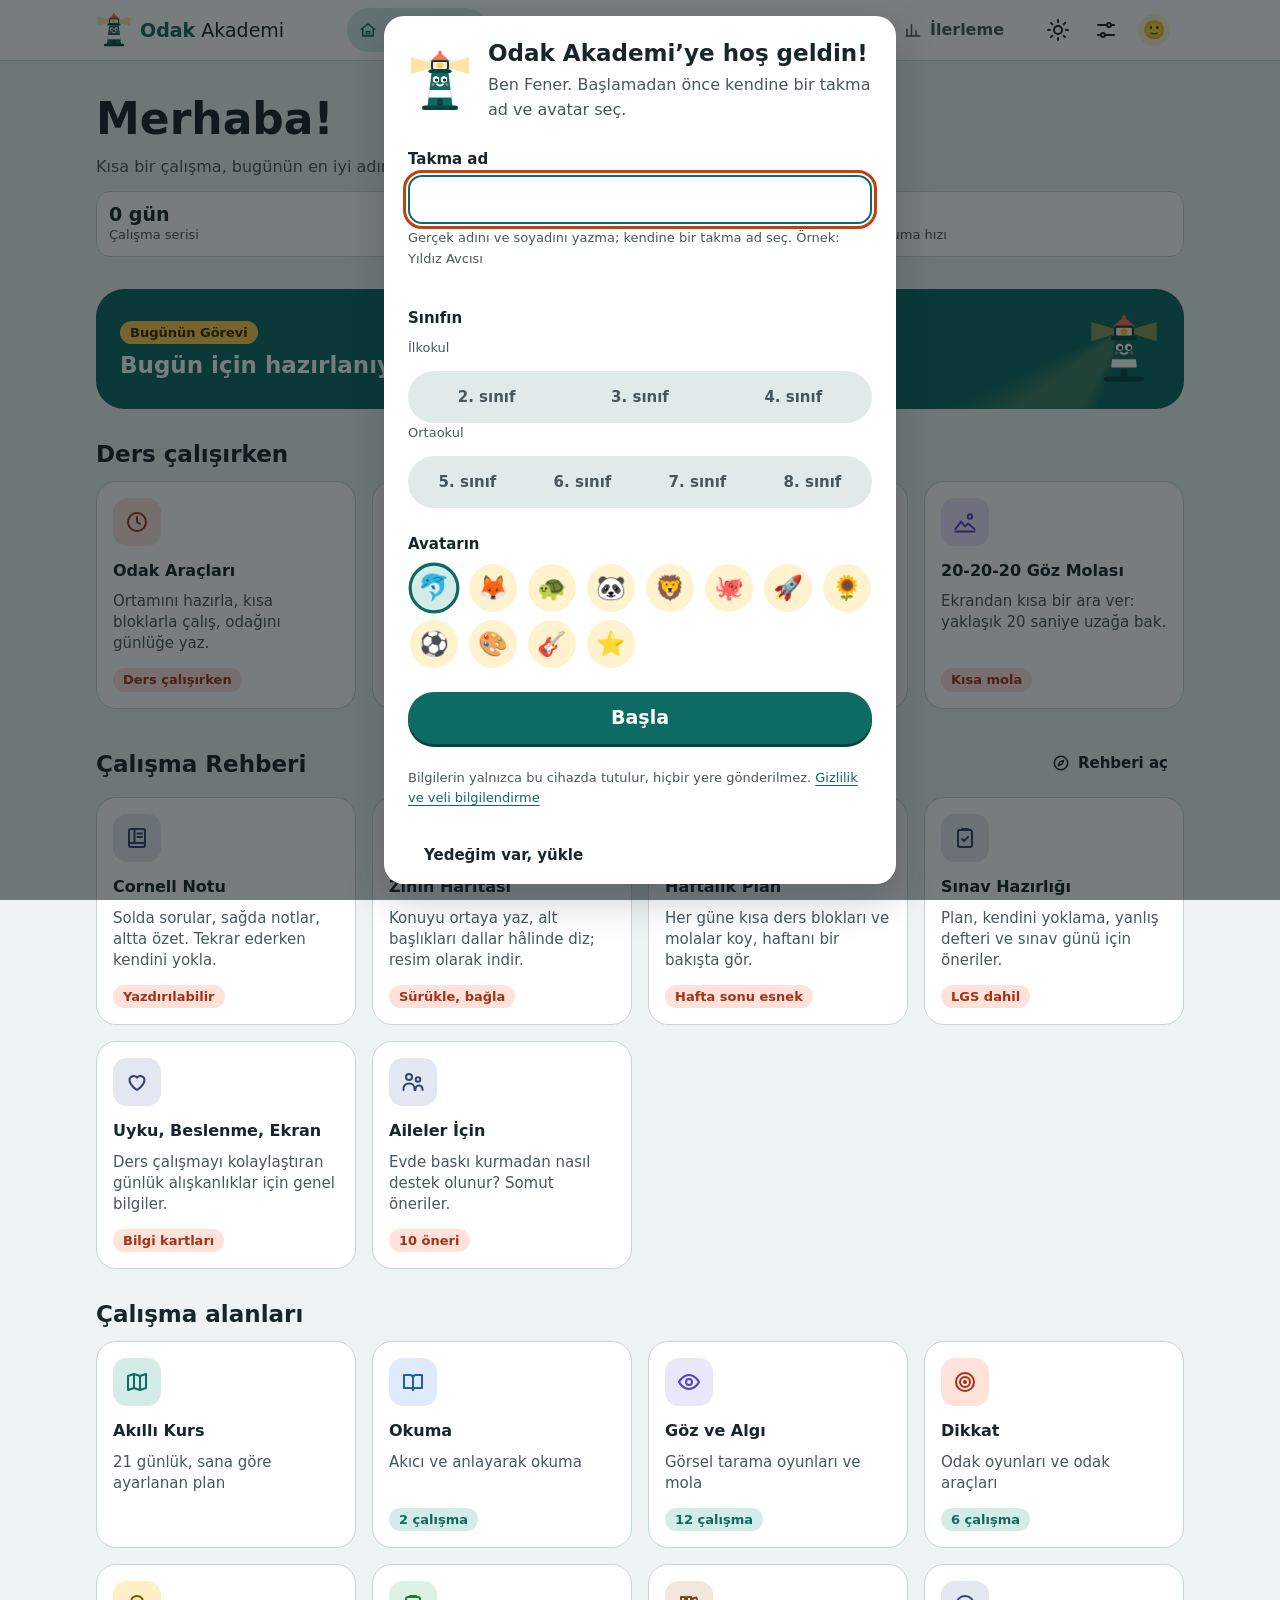
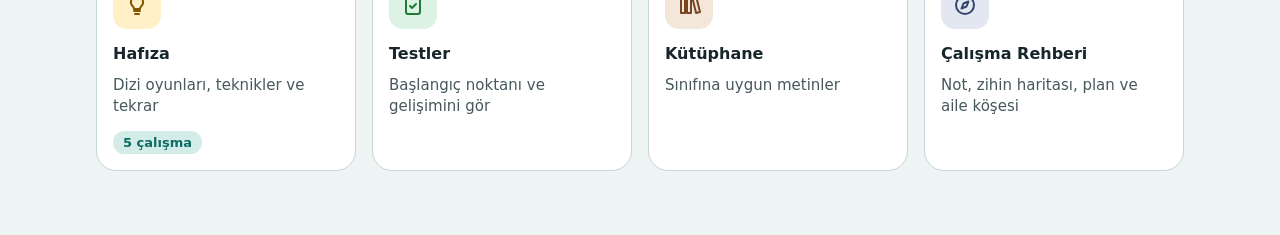
==== commit 4517125d: "Add files via upload" ====
--- a/index.html
+++ b/index.html
@@ -1,4 +1,4 @@
-<!-- Odak Akademi tek sayfa (S25: CSP, küresel hata yakalayıcı, gizlilik bağlantıları): üst çubuk, ana ekran, alan ve egzersiz listeleri, kütüphane, odak araçları (S12), hafıza teknikleri (S15), tekrar kartları (S16), seviye testi (S17), Akıllı Kurs ve rapor (S19), İlerleme ve veli raporu (S20), Çalışma Rehberi (S22), Veli/Öğretmen alanı (S24), ayarlar görünümü (S26: sürüm satırı), çocuk görünümü stili (S27), alt gezinme, profiller, yedek, PWA bağlantıları -->
+<!-- Odak Akademi tek sayfa (S25: CSP, küresel hata yakalayıcı, gizlilik bağlantıları): üst çubuk, ana ekran, alan ve egzersiz listeleri, kütüphane, odak araçları (S12), hafıza teknikleri (S15), tekrar kartları (S16), seviye testi (S17), Akıllı Kurs ve rapor (S19), İlerleme ve veli raporu (S20), Çalışma Rehberi (S22), Veli/Öğretmen alanı (S24), ayarlar görünümü (S26: sürüm satırı; S33: çocukta “Dinamik” tema seçeneği), çocuk görünümü stili (S27), sınıfa uygun olmayan çalışma sayfası (S34a), Bugünün Görevi kartı (S35c), alt gezinme, profiller, yedek, PWA bağlantıları -->
 <!doctype html>
 <html lang="tr">
 <head>
@@ -9,7 +9,7 @@
   <meta name="referrer" content="no-referrer">
   <meta name="viewport" content="width=device-width, initial-scale=1, viewport-fit=cover">
   <title>Odak Akademi</title>
-  <meta name="description" content="Ortaokul öğrencileri için okuma, anlama, dikkat ve hafıza çalışmaları.">
+  <meta name="description" content="İlkokul ve ortaokul öğrencileri (2-8. sınıf) için okuma, anlama, dikkat ve hafıza çalışmaları.">
   <meta name="theme-color" content="#ffffff" media="(prefers-color-scheme: light)">
   <meta name="theme-color" content="#172529" media="(prefers-color-scheme: dark)">
   <link rel="icon" href="icons/fener.svg" type="image/svg+xml">
@@ -148,62 +148,14 @@
         </ul>
       </section>
 
-      <!-- S20: günlük hedef, “bugünlük yeter” ve seviye; app.js gunlukHedefiGuncelle() doldurur -->
-      <section class="kart gunluk-hedef" id="gunluk-hedef" aria-labelledby="gunluk-hedef-baslik" hidden>
-        <div class="gunluk-hedef__ust">
-          <h2 id="gunluk-hedef-baslik">Bugün</h2>
-          <a class="btn btn--hayalet btn--kucuk" href="#/ilerleme"><svg class="ikon ikon--kucuk" aria-hidden="true"><use href="#grafik"/></svg>İlerlemem</a>
-        </div>
-        <div>
-          <div class="ilerleme-etiket"><span id="hedef-etiket">Günlük hedef</span><span id="hedef-metin">0 / 15 dk</span></div>
-          <div class="ilerleme ilerleme--basari" id="hedef-cubugu" role="progressbar" aria-labelledby="hedef-etiket" aria-valuemin="0" aria-valuemax="100" aria-valuenow="0">
-            <span class="ilerleme__dolgu" style="--deger: 0%"></span>
-          </div>
-        </div>
-        <div id="hedef-not" class="soluk"></div>
-        <p class="soluk" id="hafta-ozet" hidden></p><!-- S24: veli/öğretmenin haftalık hedefi -->
-        <p class="gunluk-hedef__seviye" id="seviye-ozet"></p>
-      </section>
-
-      <section class="gorev-karti" aria-labelledby="gorev-baslik">
+      <!-- S35c: Bugünün Görevi (S20 “Bugün” kartı buna katıldı: günlük hedef, “bugünlük yeter”, seviye, seri, haftalık hedef); içini js/modules/gorev/gorev-karti.js çizer -->
+      <section class="gorev-karti" id="gorev-karti" aria-labelledby="gorev-baslik" aria-busy="true">
         <div class="gorev-karti__ust">
           <div class="yigin" style="--yigin-bosluk: var(--b-2)">
             <span class="rozet rozet--gunes">Bugünün Görevi</span>
-            <h2 id="gorev-baslik">Üç kısa adım, yaklaşık 15 dakika</h2>
-            <p>Örnek plan. Seviye testinden sonra sana özel hazırlanacak.</p>
+            <h2 id="gorev-baslik">Bugün için hazırlanıyor…</h2>
           </div>
           <img class="gorev-karti__maskot" src="icons/fener.svg" alt="" width="72" height="72">
-        </div>
-
-        <ol class="gorev-listesi" aria-label="Görev adımları">
-          <li data-durum="sirada">
-            <span class="gorev-listesi__durum" aria-hidden="true">1</span>
-            <span class="gorev-listesi__metin">Isınma: sayı tablosu</span>
-            <span class="gorev-listesi__sure">3 dk</span>
-          </li>
-          <li data-durum="sirada">
-            <span class="gorev-listesi__durum" aria-hidden="true">2</span>
-            <span class="gorev-listesi__metin">Okuma ve anlama soruları</span>
-            <span class="gorev-listesi__sure">10 dk</span>
-          </li>
-          <li data-durum="sirada">
-            <span class="gorev-listesi__durum" aria-hidden="true">3</span>
-            <span class="gorev-listesi__metin">Göz dinlendirme molası</span>
-            <span class="gorev-listesi__sure">2 dk</span>
-          </li>
-        </ol>
-
-        <div class="gorev-karti__alt">
-          <div>
-            <div class="ilerleme-etiket"><span id="gorev-ilerleme-etiket">İlerleme</span><span>0 / 3</span></div>
-            <div class="ilerleme ilerleme--gunes" role="progressbar" aria-labelledby="gorev-ilerleme-etiket" aria-valuemin="0" aria-valuemax="3" aria-valuenow="0" aria-valuetext="3 adımdan 0 tamamlandı">
-              <span class="ilerleme__dolgu" style="--deger: 0%"></span>
-            </div>
-          </div>
-          <button class="btn btn--gunes btn--buyuk" type="button" data-yakinda="Bugünün görevi">
-            Göreve başla<span class="ekran-okuyucu"> (yakında)</span>
-            <svg class="ikon" aria-hidden="true"><use href="#ok-sag"/></svg>
-          </button>
         </div>
       </section>
 
@@ -293,6 +245,8 @@
     <!-- D03: Alan sayfası (#/modul/<ad>) ve tüm egzersizler (#/egzersizler); içerik egzersiz-listesi.js ile çizilir -->
     <div class="yigin" id="modul-sayfasi" data-rota="/modul/:ad" hidden style="--yigin-bosluk: var(--b-5)"></div>
     <div class="yigin" id="egzersizler-sayfasi" data-rota="/egzersizler" hidden style="--yigin-bosluk: var(--b-6)"></div>
+    <!-- S34a: sınıfa uygun olmayan çalışma (#/sinif-disi/<ad>); içerik js/modules/egzersiz-listesi.js sinifDisiSayfasiCiz() -->
+    <div class="yigin" id="sinif-disi-sayfasi" data-rota="/sinif-disi/:ad" hidden style="--yigin-bosluk: var(--b-5)"></div>
     <!-- S07: Kütüphane (#/kutuphane); içerik js/modules/kutuphane/kutuphane.js ile çizilir -->
     <div class="yigin" id="kutuphane-sayfasi" data-rota="/kutuphane" hidden style="--yigin-bosluk: var(--b-5)"></div>
     <!-- S12: Odak Araçları (#/odak); içerik js/modules/odak/odak-araclari.js ile çizilir -->
@@ -335,7 +289,10 @@
               <label><input type="radio" name="tema" value="sistem"><span>Cihaz</span></label>
               <label><input type="radio" name="tema" value="acik"><span>Açık</span></label>
               <label><input type="radio" name="tema" value="koyu"><span>Koyu</span></label>
+              <!-- S33: yalnız çocuk görünümünde; a11y.js ayarFormuBagla seçenekleri görünüme göre dizer (çocukta “Cihaz” yerine) -->
+              <label><input type="radio" name="tema" value="dinamik"><span>Dinamik</span></label>
             </div>
+            <p class="alan__ipucu" data-tema-not hidden>Dinamik: saate göre gündüz açık, gece koyu renkler; gökte güneş ve ay ilerler.</p>
           </fieldset>
 
           <div class="alan">
--- a/css/tokens.css
+++ b/css/tokens.css
@@ -1,4 +1,4 @@
-/* Tasarım belirteçleri: renk, tipografi, boşluk, gölge, köşe, hareket (açık + koyu tema, "Fener" paleti; S19: yazdırmada açık renkler; S25: form kenarı kontrastı) */
+/* Tasarım belirteçleri: renk, tipografi, boşluk, gölge, köşe, hareket (açık + koyu tema, "Fener" paleti; S19: yazdırmada açık renkler; S25: form kenarı kontrastı; S33-d3: açılışta uygulama hazır olana kadar siyah ekran) */
 
 /* Okuma dostu yerel yazı tipi (SIL OFL 1.1, fonts/ klasöründe; Türkçe harflerin tamamı var). Yalnızca seçilince indirilir. */
 @font-face {
@@ -270,3 +270,18 @@
     --modul-kurs: #d3ece8;   --modul-kurs-ikon: #0e6b63;
   }
 }
+
+/* S33-d3: Açılış perdesi. Sayfa yüklenirken (app.js görünümü ve temayı uygulayıp data-uygulama="hazir" yazana kadar)
+   yanlış görünüm/tema bir an görünmesin: ekran siyah, içerik gizli. Bu dosya ilk yüklenen stil olduğu için ilk çizimde geçerlidir.
+   Güvence: uygulama 3 sn’de hazır olmazsa ya da hata ekranı açılırsa (hata-yakala.js, .hata-ekrani) içerik yine görünür.
+   :not(#_) seçiciyi çocuk görünümünün kök arka planından (cocuk.css) güçlü yapar. */
+:root:not([data-uygulama="hazir"]):not(#_) {
+  color-scheme: dark;
+  background: #000;
+}
+:root:not([data-uygulama="hazir"]) body {
+  visibility: hidden;
+  animation: acilis-perdesi 0s linear 3s forwards;
+}
+:root:not([data-uygulama="hazir"]):has(.hata-ekrani) body { visibility: visible; }
+@keyframes acilis-perdesi { to { visibility: visible; } }
--- a/css/components.css
+++ b/css/components.css
@@ -1,4 +1,4 @@
-/* Bileşenler: buton, kart, görev kartı, rozet, madalya, ilerleme, sekme, modal, form, bildirim, toast, avatar; S25: hata ekranı, hata bandı, belge sayfası */
+/* Bileşenler: buton, kart, görev kartı (S35c: gerçek içerik), rozet, madalya, ilerleme, sekme, modal, form, bildirim, toast, avatar; S25: hata ekranı, hata bandı, belge sayfası; S31: egzersizler sayfasının açılır alan kartları */
 
 /* ---------- Buton ---------- */
 .btn {
@@ -126,15 +126,15 @@
   position: relative;
   overflow: hidden;
   display: grid;
-  gap: var(--b-4);
-  padding: var(--b-5);
+  gap: var(--b-3);
+  padding: var(--b-4);
   border-radius: var(--kose-xl);
   background: var(--gorev-zemin);
   color: var(--gorev-metin);
   isolation: isolate;
   --renk-odak: #ffffff; /* odak halkası koyu yeşil zeminde görünsün */
-  --isik-x: calc(100% - 3.75rem);
-  --isik-y: 2.65rem;
+  --isik-x: calc(100% - 2.9rem); /* S35c-d: 60 px maskotun lambası */
+  --isik-y: 1.9rem;
 }
 /* Işık huzmesi: maskotun lambasından sola-aşağı yayılan yumuşak ışık (tek açılış animasyonu) */
 .gorev-karti::before {
@@ -154,29 +154,30 @@
 }
 .gorev-karti h2 { margin-bottom: 0; color: inherit; }
 .gorev-karti p { margin-bottom: 0; }
-.gorev-karti__ust { display: flex; align-items: flex-start; justify-content: space-between; gap: var(--b-3); }
-.gorev-karti__maskot { width: 4.5rem; height: 4.5rem; flex: none; }
+.gorev-karti__ust { display: flex; align-items: center; justify-content: space-between; gap: var(--b-3); }
+.gorev-karti__maskot { width: 3.75rem; height: 3.75rem; flex: none; } /* S35c-d: 60 px (geniş ekranda 72 px) */
 .gorev-karti__alt { display: grid; gap: var(--b-3); }
 
 .gorev-listesi { list-style: none; margin: 0; padding: 0; display: grid; gap: var(--b-2); }
 .gorev-listesi li {
   display: flex;
   align-items: center;
-  gap: var(--b-3);
-  padding: var(--b-2) var(--b-3);
+  gap: var(--b-2);
+  min-height: var(--dokunma-min);
+  padding: var(--b-2); /* S35c-d6: dar ekranda ad ve neden sıkışmasın */
   border-radius: var(--kose-m);
   background: var(--gorev-ic);
 }
 .gorev-listesi__durum {
   display: grid;
   place-items: center;
-  width: 2rem;
-  height: 2rem;
+  width: 1.75rem;
+  height: 1.75rem;
   flex: none;
   border: 2px solid currentColor;
   border-radius: 50%;
   font-weight: 800;
-  font-size: var(--fs-s);
+  font-size: var(--fs-xs);
 }
 .gorev-listesi li[data-durum="tamam"] .gorev-listesi__durum {
   background: var(--renk-gunes);
@@ -186,10 +187,62 @@
 .gorev-listesi__metin { flex: 1; min-width: 0; line-height: 1.35; }
 .gorev-listesi__sure { flex: none; font-size: var(--fs-xs); font-weight: 700; white-space: nowrap; }
 
+/* S35c: Bugünün Görevi’nin gerçek içeriği. S35c-d: kompakt düzen (tek satır başlık ve hedef, ince satırlar). S35c-d2: tek sütun; hedef listenin üstünde; son satırda solda kurs düğmesi, sağında seviye ve bağlantılar */
+.gorev-karti__maskot { display: block; }
+.gorev-karti__baslik-kap { display: grid; gap: var(--b-1); min-width: 0; }
+.gorev-karti__baslik-satir { display: flex; flex-wrap: wrap; align-items: center; gap: var(--b-1) var(--b-2); }
+.gorev-karti__baslik-satir h2 { font-size: var(--fs-l); line-height: 1.2; }
+.gorev-karti__yonerge { font-weight: 700; }
+.gorev-karti__hedef { display: grid; gap: var(--b-1); }
+.gorev-karti__ana { display: grid; gap: var(--b-2); min-width: 0; }
+.gorev-karti__son { display: flex; flex-wrap: wrap; align-items: center; gap: var(--b-2) var(--b-3); }
+.gorev-karti__son > .btn { flex: none; }
+/* S35c-d4: yerler sabit: düğme (varsa) ve seviye solda; bağlantılar hep sağda (margin auto), “İlerlemem” en sağda. Kayan öğe yok, ortalama yok */
+.gorev-karti__son .gorev-karti__seviye { flex: 0 1 auto; min-width: 0; }
+/* S35c-d5: seviye rozeti ve iki satırlık yazı; dar ekranda seviye üstte tam satır, altında düğme solda, bağlantılar sağda */
+.gorev-karti__seviye { display: flex; align-items: center; gap: var(--b-2); }
+.gorev-karti__seviye-yazi { display: grid; margin: 0; font-size: var(--fs-s); line-height: 1.3; }
+.gorev-karti__seviye-yazi span { font-size: var(--fs-xs); }
+.seviye-rozeti {
+  --deger: 0;
+  position: relative;
+  display: grid;
+  place-items: center;
+  width: 2.75rem;
+  height: 2.75rem;
+  flex: none;
+  border-radius: 50%;
+  background: conic-gradient(var(--renk-gunes) calc(var(--deger) * 1%), rgb(255 255 255 / 0.28) 0);
+}
+.seviye-rozeti::before { content: ""; position: absolute; inset: 4px; border-radius: 50%; background: var(--gorev-zemin); box-shadow: inset 0 0 0 2px var(--renk-gunes); }
+.seviye-rozeti__no { position: relative; font-weight: 800; font-size: var(--fs-m); line-height: 1; color: var(--gorev-metin); }
+@media (max-width: 559px) {
+  .gorev-karti__son .gorev-karti__seviye { order: -1; flex-basis: 100%; }
+}
+.gorev-karti__son .gorev-karti__baglantilar { margin-inline-start: auto; justify-content: flex-end; }
+.gorev-karti__hedef-satir { display: flex; align-items: center; gap: var(--b-2); font-size: var(--fs-s); font-weight: 700; }
+.gorev-karti__hedef-satir .ilerleme { flex: 1; min-width: 3rem; }
+.gorev-karti__dk { white-space: nowrap; }
+.gorev-karti__not, .gorev-karti__toplam { margin: 0; font-size: var(--fs-s); line-height: 1.4; }
+.gorev-karti__not[data-tur="uyari"] { font-weight: 700; }
+.gorev-karti__toplam { font-weight: 700; }
+/* S35c-d6: ad üstte, neden altında sade küçük yazı (etiket çerçevesi kalktı: dar ekranda iç içe görünüyordu) */
+.gorev-listesi__metin { display: flex; flex-direction: column; align-items: flex-start; gap: 0.25rem; }
+.gorev-listesi__ad { font-weight: 700; line-height: 1.3; overflow-wrap: anywhere; }
+.gorev-listesi__neden { font-size: var(--fs-xs); font-weight: 400; line-height: 1.35; }
+.gorev-listesi__baglanti { min-height: var(--dokunma-min); color: inherit; text-decoration: none; border-radius: var(--kose-s, 0.375rem); }
+.gorev-listesi__baglanti .gorev-listesi__ad { text-decoration: underline; text-underline-offset: 0.2em; text-decoration-thickness: 1.5px; }
+.gorev-listesi__baglanti:hover .gorev-listesi__ad { text-decoration-thickness: 2.5px; }
+.gorev-listesi li[data-durum="tamam"] .gorev-listesi__ad { text-decoration-style: dotted; }
+.gorev-listesi li[data-durum="atlandi"] .gorev-listesi__durum { border-style: dashed; }
+.gorev-karti__baglantilar { display: flex; flex-wrap: wrap; gap: var(--b-2); }
+/* Koyu kart üstünde ikincil bağlantı: kartın iç zemini ve yazı rengi (kontrast kartın kendisiyle aynı) */
+.btn.gorev-karti__ikincil { background: var(--gorev-ic); color: var(--gorev-metin); border-color: currentColor; }
+.btn.gorev-karti__ikincil:hover { background: rgb(255 255 255 / 0.24); }
+
 @media (min-width: 720px) {
-  .gorev-karti { padding: var(--b-6); --isik-x: calc(100% - 5.5rem); --isik-y: 3.8rem; }
-  .gorev-karti__maskot { width: 7rem; height: 7rem; }
-  .gorev-karti__alt { grid-template-columns: 1fr auto; align-items: end; }
+  .gorev-karti { padding: var(--b-5); --isik-x: calc(100% - 3.5rem); --isik-y: 2.3rem; }
+  .gorev-karti__maskot { width: 4.5rem; height: 4.5rem; }
 }
 
 /* ---------- Mini istatistik ---------- */
@@ -772,6 +825,75 @@
   border: 2px dashed var(--renk-kenar);
   border-radius: var(--kose-l);
   color: var(--renk-metin-soluk);
+}
+
+/* ---------- S31: Egzersizler sayfası: açılır alan kartları (egzersiz-listesi.js) ---------- */
+/* Telefonda 2×2, 900 px’ten 4 yan yana. Panel DOM’da kartının hemen ardından gelir (klavye sırası),
+   order ile kartın satırının altına yerleşir. Sıra kuralları 4 alan içindir; 5. alan eklenirse buraya eklenir. */
+.alan-izgara {
+  display: grid;
+  grid-template-columns: repeat(2, minmax(0, 1fr));
+  gap: var(--b-3);
+}
+.alan-karti {
+  width: 100%;
+  margin: 0;
+  font: inherit;
+  text-align: start;
+  cursor: pointer;
+  overflow-wrap: anywhere;
+  transition: border-color var(--sure-hizli), box-shadow var(--sure-hizli), background-color var(--sure-hizli);
+}
+.alan-karti:hover { border-color: var(--renk-birincil); box-shadow: var(--golge-2); }
+/* Açık kart: kenar, zemin ve ok yönü birlikte değişir (yalnız renkle gösterilmez) */
+.alan-karti[aria-expanded="true"] {
+  border-color: var(--renk-birincil);
+  background: var(--renk-birincil-zemin);
+  box-shadow: inset 0 0 0 1px var(--renk-birincil);
+}
+.alan-karti__ust { display: flex; align-items: flex-start; justify-content: space-between; gap: var(--b-2); }
+.alan-karti__ok { flex: none; color: var(--renk-metin-soluk); transform: rotate(90deg); transition: transform var(--sure-hizli) var(--egri); }
+.alan-karti[aria-expanded="true"] .alan-karti__ok { transform: rotate(-90deg); color: var(--renk-metin); }
+
+.alan-paneli {
+  grid-column: 1 / -1;
+  min-width: 0;
+  padding: var(--b-3);
+  background: var(--renk-yuzey);
+  border: 1px solid var(--renk-kenar);
+  border-top: 4px solid var(--renk-birincil);
+  border-radius: var(--kose-l);
+  animation: alan-ac 250ms var(--egri) both;
+}
+.alan-paneli > h2 { margin: 0 0 var(--b-3); }
+.alan-paneli > h3 { margin: var(--b-5) 0 var(--b-2); font-size: var(--fs-m); }
+@keyframes alan-ac { from { opacity: 0; transform: translateY(-0.5rem); } to { opacity: 1; transform: none; } }
+
+.alan-izgara > .alan-karti { order: 7; }
+.alan-izgara > .alan-paneli { order: 8; }
+.alan-izgara > .alan-karti[data-sira="1"] { order: 1; }
+.alan-izgara > .alan-karti[data-sira="2"] { order: 2; }
+.alan-izgara > .alan-paneli[data-sira="1"],
+.alan-izgara > .alan-paneli[data-sira="2"] { order: 3; }
+.alan-izgara > .alan-karti[data-sira="3"] { order: 4; }
+.alan-izgara > .alan-karti[data-sira="4"] { order: 5; }
+.alan-izgara > .alan-paneli[data-sira="3"],
+.alan-izgara > .alan-paneli[data-sira="4"] { order: 6; }
+@media (min-width: 600px) {
+  .alan-paneli { padding: var(--b-4); }
+}
+@media (min-width: 900px) {
+  .alan-izgara { grid-template-columns: repeat(4, minmax(0, 1fr)); gap: var(--b-4); }
+  .alan-izgara > .alan-karti[data-sira="3"] { order: 3; }
+  .alan-izgara > .alan-karti[data-sira="4"] { order: 4; }
+  .alan-izgara > .alan-paneli[data-sira] { order: 5; }
+}
+:root[data-hareket="azalt"] .alan-paneli { animation: none; }
+:root[data-hareket="azalt"] .alan-karti,
+:root[data-hareket="azalt"] .alan-karti__ok { transition: none; }
+@media (prefers-reduced-motion: reduce) {
+  .alan-paneli { animation: none; }
+  .alan-karti, .alan-karti__ok { transition: none; }
 }
 
 /* ---------- S25: Hata ekranı ve hata bandı (js/core/hata-yakala.js) ---------- */
--- a/css/testler.css
+++ b/css/testler.css
@@ -1,4 +1,4 @@
-/* Seviye Belirleme Testi (S17): giriş kartı, adım akışı, okuma ve öz değerlendirme ekranı, profil radarı, karşılaştırma tablosu. Renkler yalnız tokens.css belirteçlerinden */
+/* Seviye Belirleme Testi (S17): giriş kartı, adım akışı, okuma ve öz değerlendirme ekranı, profil radarı, karşılaştırma tablosu (S35a: eşdeğer metin ve yeniden okuma kartları, Fener). Renkler yalnız tokens.css belirteçlerinden */
 
 #testler-sayfasi [hidden] { display: none !important; }
 .test-giris { display: grid; gap: var(--b-2); max-inline-size: 42rem; }
@@ -72,6 +72,15 @@
 .test-ozet h3 { margin: 0; font-size: var(--fs-m); }
 .test-ozet p { margin: 0; line-height: 1.5; }
 .test-ozet .btn { justify-self: start; }
+/* S35a: eşdeğer metin (asıl karşılaştırma) ve aynı metni yeniden okuma (ayrı ölçüm, kesik kenar: renge dayanmaz) */
+.test-ozet li[data-tur="esdeger"] { border-inline-start-color: var(--renk-birincil); }
+.test-ozet li[data-tur="tekrar"] { border-inline-start-style: dashed; background: var(--renk-yuzey-2); }
+.test-degisim { display: grid; gap: var(--b-1); margin: 0; }
+.test-degisim__satir { display: flex; flex-wrap: wrap; align-items: baseline; justify-content: space-between; gap: 0 var(--b-3); padding-block: var(--b-1); border-block-end: 1px solid var(--renk-kenar); }
+.test-degisim__satir:last-child { border-block-end: 0; }
+.test-degisim dt { font-weight: 700; }
+.test-degisim dd { margin: 0; font-variant-numeric: tabular-nums; overflow-wrap: anywhere; }
+.test-sonuc__fener { margin-block-start: var(--b-2); }
 .test-olcek > summary { display: flex; align-items: center; min-block-size: var(--dokunma-min); cursor: pointer; font-weight: 700; }
 .test-olcek ul { margin: 0; padding-inline-start: 1.25rem; line-height: 1.6; font-size: var(--fs-s); }
 .test-olcek p { margin: var(--b-2) 0 0; font-size: var(--fs-s); color: var(--renk-metin-soluk); }
--- a/css/kurs.css
+++ b/css/kurs.css
@@ -1,4 +1,4 @@
-/* Akıllı Kurs (S19): özet, plan notu, gün haritası, bugünün dersleri, dersler arası mola, çerçevedeki kurs bandı, rapor, sertifika ve yazdırma. Renkler yalnız tokens.css belirteçlerinden */
+/* Akıllı Kurs (S19): özet, plan notu, gün haritası, bugünün dersleri, dersler arası mola, çerçevedeki kurs bandı, rapor, sertifika ve yazdırma; S35b: kurs karnesi (Kurs raporu ve İlerleme sayfası) ve yalnız karneyi yazdırma (html.yazdir-karne). Renkler yalnız tokens.css belirteçlerinden */
 
 #kurs-sayfasi [hidden], #kurs-rapor-sayfasi [hidden] { display: none !important; }
 .kurs-kart { display: grid; grid-template-columns: minmax(0, 1fr); gap: var(--b-4); padding: var(--b-5); border: 1px solid var(--renk-kenar); border-radius: var(--kose-l); background: var(--renk-yuzey); min-inline-size: 0; }
@@ -78,6 +78,35 @@
 .kurs-sertifika__mesaj { max-inline-size: 32rem; }
 .kurs-sertifika__tarih { font-size: var(--fs-s); color: var(--renk-metin-soluk); }
 
+/* ---------- S35b: Kurs karnesi: ilk gün ve son sonuç yan yana (360 px’te de iki sütun; değerler kısa) ---------- */
+.kurs-karne__ust { display: flex; flex-wrap: wrap; align-items: flex-start; justify-content: space-between; gap: var(--b-3); }
+.kurs-karne__ust > div { display: grid; gap: var(--b-1); min-inline-size: 0; }
+.kurs-karne__kim { font-weight: 700; }
+.kurs-karne__liste { display: grid; gap: var(--b-3); margin: 0; padding: 0; list-style: none; }
+.kurs-karne__oge {
+  display: grid; gap: var(--b-2); padding: var(--b-3) var(--b-4); min-inline-size: 0;
+  border-radius: var(--kose-m); background: var(--renk-yuzey-2); border-inline-start: 6px solid var(--renk-kenar-guclu);
+}
+/* Renk tek başına bilgi taşımaz: işaret (▲ ≈ •) ve cümle de yazılır; “henüz altında” kesik kenarla */
+.kurs-karne__oge[data-yon="artti"] { border-inline-start-color: var(--renk-basari); }
+.kurs-karne__oge[data-yon="benzer"] { border-inline-start-color: var(--renk-birincil); }
+.kurs-karne__oge[data-yon="azaldi"] { border-inline-start-style: dashed; }
+.kurs-karne__ad { margin: 0; font-size: var(--fs-m); overflow-wrap: anywhere; }
+.kurs-karne__modul { font-weight: 400; font-size: var(--fs-s); color: var(--renk-metin-soluk); }
+.kurs-karne p { margin: 0; }
+.kurs-karne__olcu { font-size: var(--fs-s); color: var(--renk-metin-soluk); }
+.kurs-karne__ikili { display: grid; grid-template-columns: repeat(2, minmax(0, 1fr)); gap: var(--b-2); }
+.kurs-karne__hucre { display: grid; gap: 2px; align-content: start; min-inline-size: 0; padding: var(--b-2) var(--b-3); border-radius: var(--kose-s); background: var(--renk-yuzey); }
+.kurs-karne__hucre--bos { background: transparent; }
+.kurs-karne__etiket { font-size: var(--fs-xs); font-weight: 700; color: var(--renk-metin-soluk); }
+.kurs-karne__deger { font-size: var(--fs-xl); font-weight: 800; line-height: 1.2; color: var(--renk-birincil); font-variant-numeric: tabular-nums; }
+.kurs-karne__alt { font-size: var(--fs-xs); color: var(--renk-metin-soluk); overflow-wrap: anywhere; }
+.kurs-karne__degisim { display: flex; align-items: baseline; gap: var(--b-2); font-size: var(--fs-s); line-height: var(--sh-govde); }
+.kurs-karne__isaret { flex: none; font-weight: 800; }
+.kurs-karne__oge[data-yon="artti"] .kurs-karne__isaret { color: var(--renk-basari); }
+.kurs-karne__oge[data-yon="benzer"] .kurs-karne__isaret { color: var(--renk-birincil); }
+.kurs-karne__fener, .kurs-rapor__fener { margin: 0; }
+
 /* ---------- Yazdırma (rapor + sertifika; “Yalnız sertifika”: html.yazdir-sertifika) ---------- */
 @media print {
   @page { margin: 14mm; }
@@ -91,4 +120,8 @@
   .kurs-sertifika { break-before: page; break-inside: avoid; min-block-size: 70vh; align-content: center; }
   html.yazdir-sertifika .kurs-rapor > :not(.kurs-sertifika) { display: none !important; }
   html.yazdir-sertifika .kurs-sertifika { break-before: auto; min-block-size: 85vh; }
+  /* S35b: “Karneyi yazdır” (rehber yazdir('yazdir-karne')): karneyi içermeyen her şey gizlenir (Kurs raporunda da İlerleme’de de) */
+  html.yazdir-karne body *:not(:has(.kurs-karne)):not(.kurs-karne):not(.kurs-karne *) { display: none !important; }
+  html.yazdir-karne .kurs-karne { border: 0; padding: 0; print-color-adjust: exact; -webkit-print-color-adjust: exact; }
+  html.yazdir-karne .kurs-karne__oge { break-inside: avoid; }
 }
--- a/css/cocuk.css
+++ b/css/cocuk.css
@@ -1,5 +1,13 @@
 /* S27: Çocuk görünümü: canlı palet (açık + koyu), yuvarlak ve “basılabilir” bileşenler, akıcı animasyonlar, hareketli gökyüzü ve deniz arka planı.
    S28: renkli ikon paleti (--ck-*, icons/cocuk-ikonlar.svg), Fener’in ifadeleri ve konuşma balonu (.fener*, js/engine/fener.js), sonuçta Fener ve kutlama ekranı (.c-kutlama*, celebrate.js).
+   S30: ana sayfa balonu geniş ve sabit yükseklikte; kutlama ekranı 4 sn (hareket ilk 1,5 sn; süre çubuğu; sekme gizlenince durur), Fener’in 7. ifadesi “uykulu”, ana sayfada dokunulabilir Fener (ipucu).
+   S31: egzersizler sayfasının açılır alan kartları (.alan-karti, .alan-paneli); arka planda martı (gündüz) ve yarasa (gece) (.gokyuzu*, js/engine/gokyuzu.js); S31-d: yarasa yandan, kuşlar daha belirgin, bant daha yüksek.
+   S32: geniş ekranda sol altta kayalıklar üstünde Fener sahnesi (.fener-sahnesi*, js/engine/fener-sahnesi.js); ana sayfa balonu sahnedeki Fener’den çıkar.
+   S32-d: irili ufaklı kayalar, kum yok; hüzme yatay döner (11,7 sn), ekranın sağına uzanır; dokunmatik tablette (“dar”) içerik sütunu sahnenin sağına kayar.
+   S33: dinamik tema (data-gok="gunduz|gece"): güneş ve ay (.gok*, js/engine/gok-cisimleri.js), doğuş/batışta sıcak gök, gökyüzü ışığı cismin yerinde; gece yıldızlar ayla aynı yönde (soldan sağa) kayar.
+   S33-d: güneş/ay açık/koyu temada da (sabit yerde); balondaki Fener eski boyunda (çizim alanının boş kenarları dengelendi). S33-d2: ana sayfa balonunda Fener telefonda büyüdü, balonun yüksekliğini doldurur.
+   S35b: kurs bitişi kutlaması (.c-kutlama[data-tur="kurs"]): çift kenarlı kart; süre (4 sn), hareket (ilk 1,5 sn) ve kapanma kuralları aynı.
+   S35c: Bugünün Görevi kartında ifadeli Fener (mesajsız) ve ilkokulda kısa yönerge (S35c-d: kompakt kart, Fener 60 px).
    Yalnız <html data-gorunum="cocuk"> iken etkilidir (hesap.js yazar; kullanıcı seçemez). Profesyonel görünüm bu dosyadan etkilenmez.
    Hareketi azalt açıkken base.css tüm animasyonları durdurur; egzersiz açıkken (html.egz-acik) arka plan gizlenir. Kontrast WCAG AA denetlendi. */
 
@@ -244,9 +252,25 @@
   --fener-govde: #0e6b63;
   --fener-beyaz: #ffffff;
   --fener-gozbebek: #16262b;
-  /* Gökyüzü: üstte ışık (gündüz güneş, gece ay), aşağı doğru zemine iner */
+  /* S31: Gökyüzü kuşları (js/engine/gokyuzu.js; martı yalnız açık, yarasa yalnız koyu temada çıkar; S31-d: daha belirgin) */
+  --c-kus-opaklik: 0.8;
+  --c-kus-goz: #1b2340;
+  --c-kus-parilti: #ffffff;
+  --c-marti-govde: #ffffff;
+  --c-marti-kanat: #aebdd2;
+  --c-marti-uc: #5b6680;
+  --c-marti-gaga: #ffb547;
+  --c-marti-kontur: #4f6185;
+  --c-yarasa-govde: #8475d4;
+  --c-yarasa-zar: #6a5bbd;
+  --c-yarasa-zar-arka: #4a3d96;
+  --c-yarasa-karin: #c3b9f5;
+  --c-yarasa-goz: #ffffff;
+  --c-yarasa-yanak: #ff9ec4;
+  --c-yarasa-kontur: #2f2670;
+  /* Gökyüzü: üstte ışık (gündüz güneş, gece ay), aşağı doğru zemine iner. S33: dinamikte ışık güneşin/ayın yerinde (--gok-isik-x/y, gok-cisimleri.js) */
   background:
-    radial-gradient(circle at 92% 4%, var(--c-isik), transparent 22rem),
+    radial-gradient(circle at var(--gok-isik-x, 92%) var(--gok-isik-y, 4%), var(--c-isik), transparent 22rem),
     linear-gradient(180deg, var(--c-gok-ust) 0, var(--c-gok-alt) 45vh, var(--renk-zemin) 100vh) var(--renk-zemin);
   background-attachment: fixed;
 }
@@ -290,6 +314,12 @@
 /* Egzersiz sırasında arka plan durur ve gizlenir: dikkat çalışmanın kendisinde kalsın */
 :root[data-gorunum="cocuk"].egz-acik body::before,
 :root[data-gorunum="cocuk"].egz-acik body::after { display: none; }
+
+/* S33: Gece yıldızlar ayla aynı yönde (soldan sağa) kayar; hız aynı. Bulutlar güneşle aynı yönde (sağdan sola) kalır */
+:root[data-gorunum="cocuk"][data-tema="koyu"] body::before { animation-direction: reverse, alternate; }
+@media (prefers-color-scheme: dark) {
+  :root[data-gorunum="cocuk"]:not([data-tema="acik"]) body::before { animation-direction: reverse, alternate; }
+}
 
 @keyframes c-kay-900 { to { transform: translateX(-900px); } }
 @keyframes c-kay-1200 { to { transform: translateX(-1200px); } }
@@ -414,6 +444,13 @@
 }
 :root[data-gorunum="cocuk"] .gorev-karti__maskot { transform-origin: 50% 100%; animation: c-suzul 3.6s ease-in-out infinite; }
 :root[data-gorunum="cocuk"] .gorev-listesi li { border-radius: var(--kose-m); }
+/* S35c: kartta ifadeli Fener (mesajsız; ana sayfa balonu konuşur, çakışmaz) ve ilkokulda kısa yazılı yönerge */
+:root[data-gorunum="cocuk"] .gorev-karti__fener { overflow: visible; }
+:root[data-gorunum="cocuk"] .gorev-karti__fener > .fener { width: 100%; height: 100%; }
+:root[data-gorunum="cocuk"] .gorev-karti__yonerge { font-size: var(--fs-m); font-weight: 800; }
+:root[data-gorunum="cocuk"] .seviye-rozeti { width: 3rem; height: 3rem; } /* S35c-d5: çocukta biraz büyük */
+:root[data-gorunum="cocuk"] .seviye-rozeti::before { background: var(--c-gorev-golge); } /* S35c-d: kompakt kartta etiket */
+:root[data-gorunum="cocuk"] .gorev-listesi__durum { border-width: 3px; }
 
 /* ---------- Mini istatistik: her kutu kendi renginde ---------- */
 :root[data-gorunum="cocuk"] .mini-istatistik li { border: 0; box-shadow: 0 4px 0 var(--c-kart-golge); }
@@ -506,13 +543,21 @@
 :root[data-gorunum="cocuk"] .fener__saskin { fill: none; stroke: var(--c-baslik); stroke-width: 1.8; stroke-linecap: round; stroke-linejoin: round; }
 /* Mola: ışık söner, lamba loş */
 :root[data-gorunum="cocuk"] .fener--mola .fener__huzme { display: none; }
+/* S30: uykulu (gece): ışık sönük, hilal ve küçük yıldız */
+:root[data-gorunum="cocuk"] .fener--uykulu .fener__huzme { display: none; }
+:root[data-gorunum="cocuk"] .fener--uykulu .fener__lamba { fill: var(--fener-lamba-sonuk); animation: c-fener-nefes 4s ease-in-out infinite alternate; }
+:root[data-gorunum="cocuk"] .fener__ay { fill: var(--fener-isik); stroke: var(--fener-isik-kenar); stroke-width: 0.6; }
 :root[data-gorunum="cocuk"] .fener--mola .fener__lamba { fill: var(--fener-lamba-sonuk); }
 
 /* Fener hareketleri: yavaş ve yumuşak (saniyede 3 parlama sınırının çok altında; yanıp sönme yerine hafif parlama) */
 :root[data-gorunum="cocuk"] .fener__goz,
 :root[data-gorunum="cocuk"] .fener__parilti,
 :root[data-gorunum="cocuk"] .fener__z,
-:root[data-gorunum="cocuk"] .fener__saskin { transform-box: fill-box; transform-origin: center; }
+:root[data-gorunum="cocuk"] .fener__saskin,
+:root[data-gorunum="cocuk"] .fener__esneme { transform-box: fill-box; transform-origin: center; }
+/* S30: uykulu Fener yavaşça esner, yıldız yavaşça parlar (yanıp sönme yok) */
+:root[data-gorunum="cocuk"] .fener__esneme { animation: c-fener-esne 5s ease-in-out 1s infinite; }
+:root[data-gorunum="cocuk"] .fener__parilti--gece { animation: c-fener-parilti 3s ease-in-out infinite alternate; }
 :root[data-gorunum="cocuk"] .fener__huzme { animation: c-fener-isik 2.8s ease-in-out infinite alternate; }
 :root[data-gorunum="cocuk"] .fener__gozler--kirp .fener__goz { animation: c-fener-kirp 5s ease-in-out 1.2s infinite; }
 :root[data-gorunum="cocuk"] .fener--sevinc .fener__beden { animation: c-fener-zipla 800ms var(--c-yay) 300ms 2; }
@@ -537,11 +582,16 @@
 @keyframes c-fener-dusunce { 0%, 100% { opacity: 0.35; } 40% { opacity: 1; } }
 @keyframes c-fener-z { 0% { opacity: 0; transform: translate(0, 3px); } 30% { opacity: 1; } 100% { opacity: 0; transform: translate(2px, -4px); } }
 @keyframes c-fener-nefes { from { opacity: 0.7; } to { opacity: 1; } }
+@keyframes c-fener-esne { 0%, 70%, 100% { transform: scale(1); } 80%, 88% { transform: scale(1.25, 1.6); } }
 
 /* ---------- Fener konuşma balonu (ana sayfa, boş durumlar) ---------- */
 :root[data-gorunum="cocuk"] .fener-balon { display: flex; align-items: flex-end; gap: var(--b-2); margin: 0; }
 :root[data-gorunum="cocuk"] .fener-balon[hidden] { display: none; }
 :root[data-gorunum="cocuk"] .fener-balon__fener { flex: none; width: 5.25rem; }
+/* S33-d: fenerCiz() çizim alanı ekler için kenarlarda boşluk taşır (viewBox -6 -8 76 72); balonda Fener 64 birimlik ızgarayla (icons/fener.svg) çizilsin:
+   çizim %118,75 genişlikte, solda %9,375 ve üstte %12,5 taşar (yükseklik yine sütun genişliği kadar). Sahnedeki balon kendi ölçüsünü kullanır (aşağıda) */
+:root[data-gorunum="cocuk"] .fener-balon__fener { overflow: visible; }
+:root[data-gorunum="cocuk"] .fener-balon__fener > .fener { width: 118.75%; max-width: none; margin: -12.5% 0 0 -9.375%; }
 :root[data-gorunum="cocuk"] .fener-balon__balon {
   position: relative;
   flex: 1 1 auto;
@@ -568,13 +618,67 @@
   border-radius: 0 0 0 4px;
   transform: rotate(45deg);
 }
-:root[data-gorunum="cocuk"] .fener-balon__baslik { margin: 0 0 var(--b-1); font-weight: 900; color: var(--c-baslik); }
+:root[data-gorunum="cocuk"] .fener-balon__baslik { font-weight: 900; color: var(--c-baslik); } /* S30: metnin başında, aynı satırda */
 :root[data-gorunum="cocuk"] .fener-balon__metin { margin: 0; font-weight: 700; color: var(--renk-metin); overflow-wrap: anywhere; }
+/* S30: ana sayfada Fener bir düğme: dokununca ipucu verir (en az 44 px, odak çerçevesi base.css’ten) */
+:root[data-gorunum="cocuk"] .fener-balon__dugme {
+  display: block;
+  min-width: 44px;
+  min-height: 44px;
+  padding: 0;
+  border: 0;
+  border-radius: var(--kose-l);
+  background: none;
+  color: inherit;
+  cursor: pointer;
+  position: relative;
+  transition: transform 200ms var(--c-yay);
+}
+/* Fener’in ayağındaki küçük “İpucu” etiketi (dokunulabildiğini gösterir; ekran okuyucu düğme adını okur) */
+:root[data-gorunum="cocuk"] .fener-balon__etiket {
+  position: absolute;
+  left: 50%;
+  bottom: 0;
+  transform: translateX(-50%);
+  padding: 0.0625rem var(--b-2);
+  border-radius: var(--kose-tam);
+  background: var(--renk-birincil);
+  color: var(--renk-birincil-uzeri);
+  font-size: var(--fs-xs);
+  font-weight: 800;
+  line-height: 1.4;
+  white-space: nowrap;
+  box-shadow: 0 2px 0 var(--renk-birincil-golge);
+}
+:root[data-gorunum="cocuk"] .fener-balon__dugme:hover { transform: translateY(-3px) rotate(-3deg); }
+:root[data-gorunum="cocuk"] .fener-balon__dugme:active { transform: scale(0.94); }
 :root[data-gorunum="cocuk"] .fener-balon--bos { padding-block: var(--b-2); }
 :root[data-gorunum="cocuk"] .fener-balon--bos .fener-balon__balon { border-style: dashed; box-shadow: none; }
+/* S30 düzeltme: ana sayfa balonu boş alana doğru genişler ve sabit yükseklikte durur (mesaj uzayınca alttaki içerik kaymaz).
+   Yükseklik ~90 karakterlik en uzun mesaja göre: telefonda 4, orta genişlikte 3, geniş ekranda 2 satır; metin dikeyde ortalanır.
+   Satır sayısı yazı boyutu ayarıyla birlikte büyür (em). Bundan uzun bir metin olursa balon yine büyür, metin kesilmez. */
+:root[data-gorunum="cocuk"] .fener-balon--selam { --fb-satir: 1.45; --fb-satir-sayisi: 4; }
+:root[data-gorunum="cocuk"] .fener-balon--selam .fener-balon__fener { width: 6.25rem; }
+/* S33-d2: ana sayfa balonunda Fener balonun yüksekliğini doldursun: çizim %130 genişlikte (ışık kanatları sütunun içinde kalır), boş üst pay kırpılır */
+:root[data-gorunum="cocuk"] .fener-balon--selam .fener-balon__fener > .fener { width: 130%; margin: -16% 0 0 -15%; }
+@media (max-width: 599px) {
+  :root[data-gorunum="cocuk"] .fener-balon--selam .fener-balon__balon { margin-bottom: 0.75rem; }
+}
+:root[data-gorunum="cocuk"] .fener-balon--selam .fener-balon__balon {
+  display: flex;
+  flex-direction: column;
+  justify-content: center;
+  min-height: calc(var(--fb-satir-sayisi) * var(--fb-satir) * 1em + 2 * var(--b-3) + 4px);
+  padding-inline: var(--b-3);
+}
+:root[data-gorunum="cocuk"] .fener-balon--selam .fener-balon__metin { line-height: var(--fb-satir); }
 @media (min-width: 600px) {
+  :root[data-gorunum="cocuk"] .fener-balon--selam { --fb-satir-sayisi: 3; }
   :root[data-gorunum="cocuk"] .fener-balon--selam .fener-balon__fener { width: 6rem; }
-  :root[data-gorunum="cocuk"] .fener-balon--selam .fener-balon__balon { flex: 0 1 34rem; }
+  :root[data-gorunum="cocuk"] .fener-balon--selam .fener-balon__balon { padding-inline: var(--b-4); }
+}
+@media (min-width: 900px) {
+  :root[data-gorunum="cocuk"] .fener-balon--selam { --fb-satir-sayisi: 2; }
 }
 
 /* ---------- Sonuç ekranında Fener ve bir kez açılan yıldızlar (exercise-frame.js) ---------- */
@@ -602,7 +706,7 @@
   100% { opacity: 0; transform: scale(0.9) rotate(70deg); }
 }
 
-/* ---------- Kutlama ekranı (celebrate.js cocukKutla): en çok 1,5 sn, dokununca kapanır ---------- */
+/* ---------- Kutlama ekranı (celebrate.js cocukKutla): S30: 4 sn (--kutlama-ms, JS yazar), hareket ilk 1,5 sn; dokununca kapanır ---------- */
 :root[data-gorunum="cocuk"] .c-kutlama {
   position: fixed;
   inset: 0;
@@ -613,8 +717,12 @@
   overflow: hidden;
   cursor: pointer;
   background: rgb(18 26 61 / 0.28);
-  animation: c-kutlama-perde 1500ms ease both;
-}
+  /* S30: giriş hemen, çıkış sürenin sonunda (iki ayrı animasyon: aradaki bekleme süreye göre uzar) */
+  animation: c-kutlama-perde-gir 220ms ease both, c-kutlama-perde-cik 320ms ease-in calc(var(--kutlama-ms, 4000ms) - 320ms) forwards;
+}
+/* S30: sekme arka plandayken süre ve bütün hareketler durur */
+:root[data-gorunum="cocuk"] .c-kutlama--durdu,
+:root[data-gorunum="cocuk"] .c-kutlama--durdu * { animation-play-state: paused; }
 :root[data-gorunum="cocuk"] .c-kutlama__konfeti { position: absolute; inset: 0; pointer-events: none; }
 :root[data-gorunum="cocuk"] .c-kutlama__parca {
   position: absolute;
@@ -646,8 +754,23 @@
   border: 3px solid var(--renk-gunes);
   border-radius: var(--kose-xl);
   box-shadow: 0 6px 0 var(--renk-gunes-golge), var(--golge-3);
-  animation: c-kutlama-kart 1500ms var(--c-yay) both;
-}
+  animation: c-kutlama-kart-gir 600ms var(--c-yay) both, c-kutlama-kart-cik 320ms ease-in calc(var(--kutlama-ms, 4000ms) - 320ms) forwards;
+}
+/* S30: Fener kutlamada bir kez zıplar (hareket ilk 1,5 sn’de biter) */
+:root[data-gorunum="cocuk"] .c-kutlama .fener--sevinc .fener__beden { animation-iteration-count: 1; }
+/* S30: kalan süre çubuğu: kartın altında sağdan sola doğru boşalır */
+:root[data-gorunum="cocuk"] .c-kutlama__sure {
+  position: absolute;
+  left: var(--b-5);
+  right: var(--b-5);
+  bottom: var(--b-2);
+  height: 0.375rem;
+  border-radius: var(--kose-tam);
+  background: var(--renk-gunes);
+  transform-origin: 0 50%;
+  animation: c-kutlama-sure var(--kutlama-ms, 4000ms) linear both;
+}
+:root[data-gorunum="cocuk"] .c-kutlama__dokun { margin: var(--b-2) 0 0; font-size: var(--fs-xs); font-weight: 700; color: var(--renk-metin-soluk); }
 /* Tek bir yıldız patlaması: ışınlar bir kez uzar ve söner (tekrar eden parlama yok) */
 :root[data-gorunum="cocuk"] .c-kutlama__patlama { position: absolute; left: 50%; top: 4.25rem; width: 0; height: 0; }
 :root[data-gorunum="cocuk"] .c-kutlama__isin {
@@ -698,13 +821,23 @@
   font-weight: 800;
 }
 
-@keyframes c-kutlama-perde { 0% { opacity: 0; } 12% { opacity: 1; } 82% { opacity: 1; } 100% { opacity: 0; } }
-@keyframes c-kutlama-kart {
+/* S35b: kurs bitişi: sertifika gibi çift kenarlı kart, süre çubuğu birincil renkte (yeni hareket ya da parlama eklenmez) */
+:root[data-gorunum="cocuk"] .c-kutlama[data-tur="kurs"] .c-kutlama__kart {
+  border: 6px double var(--renk-birincil);
+  box-shadow: 0 6px 0 var(--renk-birincil-golge), var(--golge-3);
+}
+:root[data-gorunum="cocuk"] .c-kutlama[data-tur="kurs"] .c-kutlama__sure { background: var(--renk-birincil); }
+:root[data-gorunum="cocuk"] .c-kutlama[data-tur="kurs"] .c-kutlama__ikon { border-color: var(--renk-birincil-golge); background: var(--renk-birincil-zemin); color: var(--renk-birincil); }
+
+@keyframes c-kutlama-perde-gir { from { opacity: 0; } to { opacity: 1; } }
+@keyframes c-kutlama-perde-cik { from { opacity: 1; } to { opacity: 0; } }
+@keyframes c-kutlama-kart-gir {
   0% { opacity: 0; transform: scale(0.6); }
-  20% { opacity: 1; transform: scale(1.04); }
-  30%, 82% { opacity: 1; transform: none; }
-  100% { opacity: 0; transform: translateY(-12px) scale(0.96); }
-}
+  65% { opacity: 1; transform: scale(1.04); }
+  100% { opacity: 1; transform: none; }
+}
+@keyframes c-kutlama-kart-cik { from { opacity: 1; transform: none; } to { opacity: 0; transform: translateY(-12px) scale(0.96); } }
+@keyframes c-kutlama-sure { from { transform: scaleX(1); } to { transform: scaleX(0); } }
 @keyframes c-isin {
   0% { opacity: 1; transform: rotate(var(--aci)) scaleY(0.2); }
   60% { opacity: 1; transform: rotate(var(--aci)) scaleY(1); }
@@ -719,12 +852,417 @@
 :root[data-gorunum="cocuk"] .fener--durgun,
 :root[data-gorunum="cocuk"] .fener--durgun * { animation: none; }
 :root[data-gorunum="cocuk"][data-hareket="azalt"] .fener *,
+:root[data-gorunum="cocuk"][data-hareket="azalt"] .gorev-karti__maskot,
 :root[data-gorunum="cocuk"][data-hareket="azalt"] .fener-balon__balon { animation: none; }
+:root[data-gorunum="cocuk"][data-hareket="azalt"] .fener-balon__dugme { transition: none; transform: none; }
 :root[data-gorunum="cocuk"][data-hareket="azalt"] .egz-sonuc__yildiz,
 :root[data-gorunum="cocuk"][data-hareket="azalt"] .c-kutlama { display: none; }
 @media (prefers-reduced-motion: reduce) {
   :root[data-gorunum="cocuk"] .fener *,
+  :root[data-gorunum="cocuk"] .gorev-karti__maskot,
   :root[data-gorunum="cocuk"] .fener-balon__balon { animation: none; }
+  :root[data-gorunum="cocuk"] .fener-balon__dugme { transition: none; transform: none; }
   :root[data-gorunum="cocuk"] .egz-sonuc__yildiz,
   :root[data-gorunum="cocuk"] .c-kutlama { display: none; }
 }
+
+/* =====================================================================
+   S31: Egzersizler sayfası alan kartları ve gökyüzü kuşları
+   ===================================================================== */
+
+/* ---------- Alan kartları (düğme): diğer kartlar gibi “basılabilir”, açık kart alan renginde ---------- */
+:root[data-gorunum="cocuk"] .alan-karti {
+  box-shadow: 0 4px 0 var(--c-kart-golge);
+  transition: transform 240ms var(--c-yay), box-shadow 240ms var(--c-yay), border-color var(--sure-hizli), background-color var(--sure-hizli);
+}
+:root[data-gorunum="cocuk"] .alan-karti:hover {
+  transform: translateY(-4px) rotate(-0.6deg);
+  border-color: var(--c-m, var(--renk-birincil));
+  box-shadow: 0 8px 0 var(--c-m, var(--renk-birincil)), var(--golge-2);
+}
+:root[data-gorunum="cocuk"] .alan-karti:hover .kart__ikon { animation: c-salla 560ms var(--c-yay); }
+:root[data-gorunum="cocuk"] .alan-karti:active { transform: translateY(2px) scale(0.98); box-shadow: 0 1px 0 var(--c-kart-golge); }
+:root[data-gorunum="cocuk"] .alan-karti[aria-expanded="true"] {
+  transform: translateY(-2px);
+  border-color: var(--c-m, var(--renk-birincil));
+  background: color-mix(in srgb, var(--c-m, var(--renk-birincil)) 14%, var(--renk-yuzey));
+  box-shadow: 0 5px 0 var(--c-m, var(--renk-birincil));
+}
+:root[data-gorunum="cocuk"] .alan-karti__ok { width: 1.5rem; height: 1.5rem; }
+:root[data-gorunum="cocuk"] .alan-paneli {
+  border-width: 2px;
+  border-top: 5px solid var(--c-m, var(--renk-birincil));
+  box-shadow: 0 4px 0 var(--c-kart-golge);
+  animation-timing-function: var(--c-yay);
+}
+:root[data-gorunum="cocuk"] .alan-paneli > h2 { color: var(--c-baslik); }
+:root[data-gorunum="cocuk"][data-hareket="azalt"] .alan-karti,
+:root[data-gorunum="cocuk"][data-hareket="azalt"] .alan-karti:hover,
+:root[data-gorunum="cocuk"][data-hareket="azalt"] .alan-karti[aria-expanded="true"] { transform: none; transition: none; }
+:root[data-gorunum="cocuk"][data-hareket="azalt"] .alan-karti:hover .kart__ikon { animation: none; }
+@media (prefers-reduced-motion: reduce) {
+  :root[data-gorunum="cocuk"] .alan-karti,
+  :root[data-gorunum="cocuk"] .alan-karti:hover,
+  :root[data-gorunum="cocuk"] .alan-karti[aria-expanded="true"] { transform: none; transition: none; }
+  :root[data-gorunum="cocuk"] .alan-karti:hover .kart__ikon { animation: none; }
+}
+
+/* ---------- Gökyüzü: üst bantta, içeriğin arkasında, düşük opaklıkla geçen kuşlar ---------- */
+/* Yalnız transform ve opacity canlanır. Kanat çırpma yavaş ve yumuşak (yanıp sönme yok). */
+:root[data-gorunum="cocuk"] .gokyuzu {
+  position: fixed;
+  top: 0;
+  left: 0;
+  z-index: -1;
+  width: 100%;
+  height: min(40vh, 300px);
+  overflow: hidden;
+  pointer-events: none;
+  contain: strict;
+}
+:root[data-gorunum="cocuk"] .gokyuzu__kus {
+  position: absolute;
+  top: var(--kus-y, 24px);
+  left: 0;
+  width: calc(4.75rem * var(--kus-olcek, 1));
+  animation: c-kus-gec var(--kus-sure, 12s) linear var(--kus-gecikme, 0ms) both;
+  will-change: transform, opacity;
+}
+:root[data-gorunum="cocuk"] .gokyuzu__kus--sola { animation-direction: reverse; }
+:root[data-gorunum="cocuk"] .gokyuzu__salin {
+  opacity: var(--c-kus-opaklik);
+  animation: c-kus-salin 3.4s ease-in-out infinite alternate;
+}
+:root[data-gorunum="cocuk"] .gokyuzu__cizim { display: block; width: 100%; height: auto; aspect-ratio: 64 / 40; overflow: visible; }
+:root[data-gorunum="cocuk"] .gokyuzu__kus--sola .gokyuzu__cizim { transform: scaleX(-1); }
+
+:root[data-gorunum="cocuk"] .kus__goz { fill: var(--c-kus-goz); }
+:root[data-gorunum="cocuk"] .kus__parilti { fill: var(--c-kus-parilti); }
+:root[data-gorunum="cocuk"] .marti__govde { fill: var(--c-marti-govde); stroke: var(--c-marti-kontur); stroke-width: 1; stroke-linejoin: round; }
+:root[data-gorunum="cocuk"] .marti__kanat-yuz { fill: var(--c-marti-kanat); stroke: var(--c-marti-kontur); stroke-width: 1; stroke-linejoin: round; }
+:root[data-gorunum="cocuk"] .marti__kanat--arka .marti__kanat-yuz { fill: var(--c-marti-uc); stroke: none; opacity: 0.5; }
+:root[data-gorunum="cocuk"] .marti__uc { fill: var(--c-marti-uc); }
+:root[data-gorunum="cocuk"] .marti__gaga { fill: var(--c-marti-gaga); }
+:root[data-gorunum="cocuk"] .marti__kanat,
+:root[data-gorunum="cocuk"] .yarasa__kanat {
+  transform-box: view-box;
+  transform-origin: 30px 22px;
+  animation: c-kus-kanat var(--kus-kanat, 1.15s) ease-in-out infinite alternate;
+}
+:root[data-gorunum="cocuk"] .yarasa__kanat { transform-origin: 33px 21px; }
+:root[data-gorunum="cocuk"] .yarasa__govde { fill: var(--c-yarasa-govde); stroke: var(--c-yarasa-kontur); stroke-width: 1; stroke-linejoin: round; }
+:root[data-gorunum="cocuk"] .yarasa__zar { fill: var(--c-yarasa-zar); stroke: var(--c-yarasa-kontur); stroke-width: 1; stroke-linejoin: round; }
+:root[data-gorunum="cocuk"] .yarasa__karin { fill: var(--c-yarasa-karin); }
+:root[data-gorunum="cocuk"] .yarasa__goz { fill: var(--c-yarasa-goz); stroke: var(--c-yarasa-kontur); stroke-width: 0.6; }
+:root[data-gorunum="cocuk"] .yarasa__yanak { fill: var(--c-yarasa-yanak); }
+:root[data-gorunum="cocuk"] .yarasa__agiz { fill: none; stroke: var(--c-yarasa-kontur); stroke-width: 1.1; stroke-linecap: round; }
+:root[data-gorunum="cocuk"] .yarasa__kanat--arka .yarasa__zar { fill: var(--c-yarasa-zar-arka); stroke: none; }
+:root[data-gorunum="cocuk"] .yarasa__kulak-ici { fill: var(--c-yarasa-yanak); }
+
+@keyframes c-kus-gec {
+  0% { opacity: 0; transform: translate3d(-5rem, 0, 0); }
+  8%, 92% { opacity: 1; }
+  100% { opacity: 0; transform: translate3d(calc(100vw + 1rem), 0, 0); }
+}
+@keyframes c-kus-salin { from { transform: translateY(-5px); } to { transform: translateY(5px); } }
+@keyframes c-kus-kanat { from { transform: scaleY(1); } to { transform: scaleY(-0.35); } }
+
+/* Egzersizde, hareketi azaltta ve yazdırırken kuş yok (gokyuzu.js de çıkarmaz; burası ikinci güvence) */
+:root[data-gorunum="cocuk"].egz-acik .gokyuzu,
+:root[data-gorunum="cocuk"][data-hareket="azalt"] .gokyuzu { display: none; }
+@media (prefers-reduced-motion: reduce) {
+  :root[data-gorunum="cocuk"] .gokyuzu { display: none; }
+}
+@media print {
+  :root[data-gorunum="cocuk"] .gokyuzu { display: none; }
+}
+
+/* =====================================================================
+   S32: Kayalıklar üstünde Fener sahnesi (js/engine/fener-sahnesi.js; S32-d)
+   Yalnız <html data-sahne="genis|dar"> iken (JS: çocuk görünümü + yer var). “dar”: dokunmatik tablette içerik sütunu sahnenin sağına kayar.
+   Ölçüler JS’ten CSS değişkeni: --sahne-g, --sahne-kaya-y, --sahne-fener-g, --sahne-fener-alt, --sahne-lamba-x, --sahne-lamba-alt.
+   Gündüz: lamba yanar, hüzme yok. Gece: parıltı büyür; tek kollu hüzme dikey eksende döner gibi yatayda sağa-sola süpürür
+   (11,7 sn’de bir tur; uzunluğu kosinüs gibi değişir, bize dönerken yavaşça kısılır: yanıp sönme yok).
+   Ana sayfa balonu uykulu iken (gece mesajı): parıltı kısılır, hüzme sağa dönük durur ve hafif kısılır. Hareketi azaltta hüzme durgun.
+   ===================================================================== */
+
+/* ---------- Sahne renkleri: gündüz (gece blokları aşağıda AYNI anahtarlarla) ---------- */
+:root[data-gorunum="cocuk"] {
+  --c-kaya-orta: #8f95b3;
+  --c-kaya-golge: #6c7194;
+  --c-kaya-isik: #b9bed6;
+  --c-kaya-cizgi: #565b7e;
+  --c-kaya-kontur: #3a456e;
+  --c-kaya-yosun: #4fb06d;
+  --c-sahne-parilti: rgb(255 214 92 / 0.6);
+  --c-sahne-huzme: rgb(255 228 140 / 0.42);
+  --c-sahne-huzme-uc: rgb(255 228 140 / 0.07);
+}
+:root[data-gorunum="cocuk"][data-tema="koyu"] {
+  --c-kaya-orta: #3d4677;
+  --c-kaya-golge: #2b3262;
+  --c-kaya-isik: #55609a;
+  --c-kaya-cizgi: #222850;
+  --c-kaya-kontur: #151a40;
+  --c-kaya-yosun: #2f6e55;
+  --c-sahne-parilti: rgb(255 214 92 / 0.8);
+  --c-sahne-huzme: rgb(255 232 150 / 0.42);
+  --c-sahne-huzme-uc: rgb(255 232 150 / 0.06);
+}
+@media (prefers-color-scheme: dark) {
+  :root[data-gorunum="cocuk"]:not([data-tema="acik"]) {
+    --c-kaya-orta: #3d4677;
+    --c-kaya-golge: #2b3262;
+    --c-kaya-isik: #55609a;
+    --c-kaya-cizgi: #222850;
+    --c-kaya-kontur: #151a40;
+    --c-kaya-yosun: #2f6e55;
+    --c-sahne-parilti: rgb(255 214 92 / 0.8);
+    --c-sahne-huzme: rgb(255 232 150 / 0.42);
+    --c-sahne-huzme-uc: rgb(255 232 150 / 0.06);
+  }
+}
+
+/* ---------- Katman: içeriğin arkasında, dokunmayı geçirir; dalgalar (body::after) önünden geçer ---------- */
+.fener-sahnesi { display: none; }
+@media screen {
+  :root[data-gorunum="cocuk"][data-sahne] .fener-sahnesi {
+    display: block;
+    position: fixed;
+    left: 0;
+    bottom: 0;
+    z-index: -1;
+    width: var(--sahne-g);
+    height: var(--sahne-kaya-y);
+    pointer-events: none;
+  }
+  :root[data-gorunum="cocuk"][data-sahne].egz-acik .fener-sahnesi { display: none; }
+
+  /* “dar” (dokunmatik tablet): içerik sütunu sahnenin sağından başlar */
+  :root[data-gorunum="cocuk"][data-sahne="dar"] .ana {
+    width: auto;
+    margin-left: calc(var(--sahne-g) + 8px);
+    margin-right: 0;
+  }
+
+  :root[data-gorunum="cocuk"] .fener-sahnesi__kaya {
+    position: absolute;
+    inset: 0;
+    display: block;
+    width: 100%;
+    height: 100%;
+    overflow: visible;
+  }
+  /* Kıyı kayaları: kayalığın sağ altından denize doğru alçalır; sol ucu kayalığın arkasında kalır */
+  :root[data-gorunum="cocuk"] .fener-sahnesi__kiyi {
+    position: absolute;
+    left: calc(100% - 70px);
+    bottom: 0;
+    display: block;
+    width: 420px;
+    max-width: none;
+    height: 130px;
+  }
+  :root[data-gorunum="cocuk"] .fener-sahnesi .kaya { stroke: var(--c-kaya-kontur); stroke-width: 2; stroke-linejoin: round; }
+  :root[data-gorunum="cocuk"] .fener-sahnesi .kaya--kontursuz { stroke: none; }
+  :root[data-gorunum="cocuk"] .fener-sahnesi .kaya--orta { fill: var(--c-kaya-orta); }
+  :root[data-gorunum="cocuk"] .fener-sahnesi .kaya--golge { fill: var(--c-kaya-golge); }
+  :root[data-gorunum="cocuk"] .fener-sahnesi .kaya--isik { fill: var(--c-kaya-isik); }
+  :root[data-gorunum="cocuk"] .fener-sahnesi .kaya__cizgi { fill: none; stroke: var(--c-kaya-cizgi); stroke-width: 2; stroke-linecap: round; opacity: 0.7; }
+  :root[data-gorunum="cocuk"] .fener-sahnesi .kaya__yosun { fill: var(--c-kaya-yosun); stroke: var(--c-kaya-kontur); stroke-width: 1.5; }
+  :root[data-gorunum="cocuk"] .fener-sahnesi .kaya__kontur { fill: none; stroke: var(--c-kaya-kontur); stroke-width: 2.5; stroke-linejoin: round; }
+
+  /* Fener: kayalığın düzlüğünde (ana sayfada yerine balonun Fener’i görünür) */
+  :root[data-gorunum="cocuk"] .fener-sahnesi__fener {
+    position: absolute;
+    left: calc(var(--sahne-lamba-x) - var(--sahne-fener-g) / 2);
+    bottom: var(--sahne-fener-alt);
+    width: var(--sahne-fener-g);
+  }
+  /* Sahnede Fener’in küçük ışık kanatları yok: ışığı sahnenin parıltısı ve hüzmesi verir */
+  :root[data-gorunum="cocuk"] .fener-sahnesi .fener__huzme,
+  :root[data-gorunum="cocuk"][data-sahne] #fener-selam .fener__huzme { display: none; }
+
+  /* Lambanın parıltısı: gündüz küçük, gece büyük ve parlak (durgun; yanıp sönmez) */
+  :root[data-gorunum="cocuk"] .fener-sahnesi__parilti {
+    position: absolute;
+    left: calc(var(--sahne-lamba-x) - var(--sahne-fener-g) / 2);
+    bottom: calc(var(--sahne-lamba-alt) - var(--sahne-fener-g) / 2);
+    width: var(--sahne-fener-g);
+    height: var(--sahne-fener-g);
+    border-radius: 50%;
+    background: radial-gradient(closest-side, var(--c-sahne-parilti), transparent);
+    opacity: 0.55;
+    transition: opacity var(--sure-yavas), transform var(--sure-yavas);
+  }
+
+  /* Hüzme: lambadan sağa uzanan, uca doğru genişleyip kısılan ışık; yalnız gece görünür.
+     Dönüş yatay: scaleX kosinüs gibi 1 → 0 → -1 → 0 → 1 (ışık önce bize döner, sonra sola, sonra arkadan sağa).
+     Bize dönükken (boyu 0’a yakın) ışık yavaşça kısılır, yoksa dikey bir şerit gibi görünürdü; 11,7 sn’lik yumuşak değişim, yanıp sönme değil. */
+  :root[data-gorunum="cocuk"] .fener-sahnesi__huzme {
+    --h: min(42vh, 24rem);
+    position: absolute;
+    left: var(--sahne-lamba-x);
+    bottom: calc(var(--sahne-lamba-alt) - var(--h) / 2);
+    width: calc(100vw - var(--sahne-lamba-x) - 3vw);
+    height: var(--h);
+    display: none;
+    background: linear-gradient(to right, var(--c-sahne-huzme), var(--c-sahne-huzme-uc));
+    clip-path: polygon(0 46%, 100% 4%, 100% 96%, 0 54%);
+    -webkit-mask-image: linear-gradient(to right, #000 75%, transparent);
+    mask-image: linear-gradient(to right, #000 75%, transparent);
+    transform-origin: 0 50%;
+    transform: scaleX(1);
+    animation: c-sahne-huzme 11.7s linear infinite;
+    transition: opacity var(--sure-yavas);
+    will-change: transform;
+  }
+  @keyframes c-sahne-huzme {
+    0% { transform: scaleX(1); opacity: 1; animation-timing-function: cubic-bezier(0.12, 0, 0.39, 0); }
+    25% { transform: scaleX(0); opacity: 0; animation-timing-function: cubic-bezier(0.61, 1, 0.88, 1); }
+    50% { transform: scaleX(-1); opacity: 0.75; animation-timing-function: cubic-bezier(0.12, 0, 0.39, 0); }
+    75% { transform: scaleX(0); opacity: 0; animation-timing-function: cubic-bezier(0.61, 1, 0.88, 1); }
+    100% { transform: scaleX(1); opacity: 1; }
+  }
+
+  /* Gece (kullanıcı koyu seçtiyse ya da “Cihaz”da cihaz koyuysa) */
+  :root[data-gorunum="cocuk"][data-tema="koyu"] .fener-sahnesi__huzme { display: block; }
+  :root[data-gorunum="cocuk"][data-tema="koyu"] .fener-sahnesi__parilti { opacity: 1; transform: scale(1.7); }
+  @media (prefers-color-scheme: dark) {
+    :root[data-gorunum="cocuk"]:not([data-tema="acik"]) .fener-sahnesi__huzme { display: block; }
+    :root[data-gorunum="cocuk"]:not([data-tema="acik"]) .fener-sahnesi__parilti { opacity: 1; transform: scale(1.7); }
+  }
+
+  /* Ana sayfada uykulu Fener (gece mesajı): parıltı kısılır, hüzme sağa dönük durur ve hafif kısılır */
+  body:has(> .ana > [data-rota="/"]:not([hidden]) #fener-selam[data-ifade="uykulu"]) > .fener-sahnesi .fener-sahnesi__parilti { opacity: 0.4; transform: none; }
+  body:has(> .ana > [data-rota="/"]:not([hidden]) #fener-selam[data-ifade="uykulu"]) > .fener-sahnesi .fener-sahnesi__huzme { animation: none; opacity: 0.55; }
+
+  /* Hareketi azalt: hüzme sağa dönük durgun (gece yine görünür) */
+  :root[data-gorunum="cocuk"][data-hareket="azalt"] .fener-sahnesi__huzme { animation: none; }
+  @media (prefers-reduced-motion: reduce) {
+    :root[data-gorunum="cocuk"] .fener-sahnesi__huzme { animation: none; }
+  }
+
+  /* ---------- Ana sayfa balonu: sahnedeki Fener’den çıkar (DOM’da yerinde; yalnız CSS ile konumlanır) ---------- */
+  /* Balonun Fener’i (ipucu düğmesi) sahnedeki Fener’in tam yerine oturur; sahnenin kendi Fener’i o sırada gizlenir */
+  body:has(> .ana > [data-rota="/"]:not([hidden]) #fener-selam) > .fener-sahnesi .fener-sahnesi__fener { visibility: hidden; }
+  :root[data-gorunum="cocuk"][data-sahne] #fener-selam {
+    --fb-satir-sayisi: 4;
+    position: fixed;
+    z-index: 1;
+    left: 8px;
+    bottom: var(--sahne-fener-alt);
+    width: calc(var(--sahne-g) - 16px);
+    flex-direction: column-reverse;
+    align-items: center;
+    gap: 0.875rem;
+    margin: 0;
+  }
+  :root[data-gorunum="cocuk"][data-sahne] #fener-selam .fener-balon__fener { width: var(--sahne-fener-g); }
+  :root[data-gorunum="cocuk"][data-sahne] #fener-selam .fener-balon__fener > .fener { width: 100%; margin: 0; } /* S33-d: sahne ölçüsü (fener-sahnesi.js) tüm çizim alanına göre */
+  :root[data-gorunum="cocuk"][data-sahne] #fener-selam .fener-balon__balon {
+    flex: none;
+    align-self: stretch;
+    margin: 0;
+    padding-inline: var(--b-3);
+  }
+  /* Kuyruk aşağıda, Fener’i gösterir */
+  :root[data-gorunum="cocuk"][data-sahne] #fener-selam .fener-balon__balon::before {
+    left: calc(50% - 8px);
+    bottom: -9px;
+    transform: rotate(-45deg);
+  }
+  /* Sayfa geçişindeki kayma (transform) sabit konumlu balonu sayfayla birlikte oynatmasın: ana sayfa yalnız belirerek gelir */
+  :root[data-gorunum="cocuk"][data-sahne] .ana > [data-rota="/"]:not([hidden]) { animation-name: c-sayfa-belir; }
+  @keyframes c-sayfa-belir { from { opacity: 0; } to { opacity: 1; } }
+}
+
+/* =====================================================================
+   S33: Dinamik tema: güneş ve ay (js/engine/gok-cisimleri.js)
+   Yalnız <html data-gok="gunduz|gece"> iken (a11y.js yazar: çocuk görünümünde her temada; S33-d: açık/koyu temada cisim sabit yerde). Gündüz/gece renkleri data-tema ile gelir (acik/koyu).
+   Katman z-index -2: bulutların (body::before), kuşların ve Fener sahnesinin arkasında; içerik her zaman önde.
+   Konum JS’ten CSS değişkeni: --gok-x, --gok-y, --gok-gorunur (cisim), --gok-sicak (katman); dakikada bir değişir, arada 60 sn doğrusal kayar.
+   Kontrast: güneş sarısı ve sıcak gök üzerinde başlık ve soluk metin ≥ 4,5:1; gece ay açık renkli olduğu için başlık ve soluk metne zemin renginde hale.
+   ===================================================================== */
+:root[data-gorunum="cocuk"] {
+  --c-gunes-yuz: #ffc93c;
+  --c-gunes-ic: #ffe07a;
+  --c-gunes-isin: #ffc44a;
+  --c-gunes-hale: rgb(255 214 92 / 0.32);
+  --c-ay-isik: #f4f1dc;
+  --c-ay-golge: #3b477f;
+  --c-ay-krater: #dcd6b6;
+  --c-ay-kontur: rgb(244 241 220 / 0.5);
+  --c-ay-hale: rgb(200 210 255 / 0.2);
+  /* Doğuş/batış: sıcak turuncu gök (açık temanın gök renklerinin üstüne, yukarıdan aşağı söner) */
+  --c-gok-sicak-ust: #ffc49c;
+  --c-gok-sicak-orta: #ffd8b2;
+}
+
+.gok { display: none; }
+@media screen {
+  :root[data-gorunum="cocuk"][data-gok] .gok {
+    display: block;
+    position: fixed;
+    inset: 0 0 auto 0;
+    height: 100vh;
+    overflow: hidden;
+    z-index: -2;
+    pointer-events: none;
+  }
+  :root[data-gorunum="cocuk"][data-gok].egz-acik .gok { display: none; }
+
+  /* Doğuştan sonraki ve batıştan önceki 1 saat: sıcak gök (opaklık JS’ten, ufukta 1 → 0) */
+  :root[data-gorunum="cocuk"] .gok__sicak {
+    position: absolute;
+    inset: 0 0 auto 0;
+    height: min(60vh, 520px);
+    background: linear-gradient(180deg, var(--c-gok-sicak-ust) 0, var(--c-gok-sicak-orta) 45%, transparent 100%);
+    opacity: var(--gok-sicak, 0);
+    transition: opacity 60s linear;
+  }
+  :root[data-gorunum="cocuk"][data-gok="gece"] .gok__sicak { display: none; }
+
+  :root[data-gorunum="cocuk"] .gok__cisim {
+    position: absolute;
+    left: 0;
+    top: 0;
+    width: clamp(3rem, 2.2rem + 3vw, 5rem);
+    aspect-ratio: 1;
+    transform: translate3d(var(--gok-x, -200px), var(--gok-y, -200px), 0);
+    opacity: var(--gok-gorunur, 0);
+    transition: transform 60s linear, opacity 60s linear;
+    will-change: transform;
+  }
+  :root[data-gorunum="cocuk"] .gok__cisim--ay { width: clamp(2.5rem, 2rem + 2vw, 4rem); }
+  :root[data-gorunum="cocuk"][data-gok="gunduz"] .gok__cisim--ay,
+  :root[data-gorunum="cocuk"][data-gok="gece"] .gok__cisim--gunes { display: none; }
+  /* İlk çizimde, ay döngüsü başa sararken, boyut ya da gündüz/gece değişince geçişsiz yerine oturur */
+  :root[data-gorunum="cocuk"] .gok__cisim--atla,
+  :root[data-gorunum="cocuk"] .gok--atla .gok__sicak { transition: none; }
+  :root[data-gorunum="cocuk"] .gok__cizim { display: block; width: 100%; height: 100%; overflow: visible; }
+
+  :root[data-gorunum="cocuk"] .gok__gunes-hale { fill: var(--c-gunes-hale); }
+  :root[data-gorunum="cocuk"] .gok__gunes-isin { fill: none; stroke: var(--c-gunes-isin); stroke-width: 5; stroke-linecap: round; }
+  :root[data-gorunum="cocuk"] .gok__gunes-yuz { fill: var(--c-gunes-yuz); }
+  :root[data-gorunum="cocuk"] .gok__gunes-ic { fill: var(--c-gunes-ic); }
+  :root[data-gorunum="cocuk"] .gok__ay-hale { fill: var(--c-ay-hale); }
+  :root[data-gorunum="cocuk"] .gok__ay-golge { fill: var(--c-ay-golge); opacity: 0.55; }
+  :root[data-gorunum="cocuk"] .gok__ay-isik { fill: var(--c-ay-isik); }
+  :root[data-gorunum="cocuk"] .gok__ay-kraterler { fill: var(--c-ay-krater); }
+  :root[data-gorunum="cocuk"] .gok__ay-kontur { fill: none; stroke: var(--c-ay-kontur); stroke-width: 1.5; }
+
+  /* Gece (dinamik ya da koyu tema): ay açık renkli; ana sayfa başlığı ve soluk metin önünden geçerken okunur kalsın (zemin renginde hale) */
+  :root[data-gorunum="cocuk"][data-gok="gece"] .ana h1,
+  :root[data-gorunum="cocuk"][data-gok="gece"] .ana .soluk {
+    text-shadow: 0 0 0.15em var(--renk-zemin), 0 0 0.35em var(--renk-zemin), 0 0 0.6em var(--renk-zemin);
+  }
+
+  /* Hareketi azalt: güneş ve ay doğru yerde durur ama kaymaz (dakikalık atlamalar) */
+  :root[data-gorunum="cocuk"][data-hareket="azalt"] .gok__cisim,
+  :root[data-gorunum="cocuk"][data-hareket="azalt"] .gok__sicak { transition: none; }
+  @media (prefers-reduced-motion: reduce) {
+    :root[data-gorunum="cocuk"] .gok__cisim,
+    :root[data-gorunum="cocuk"] .gok__sicak { transition: none; }
+  }
+}
